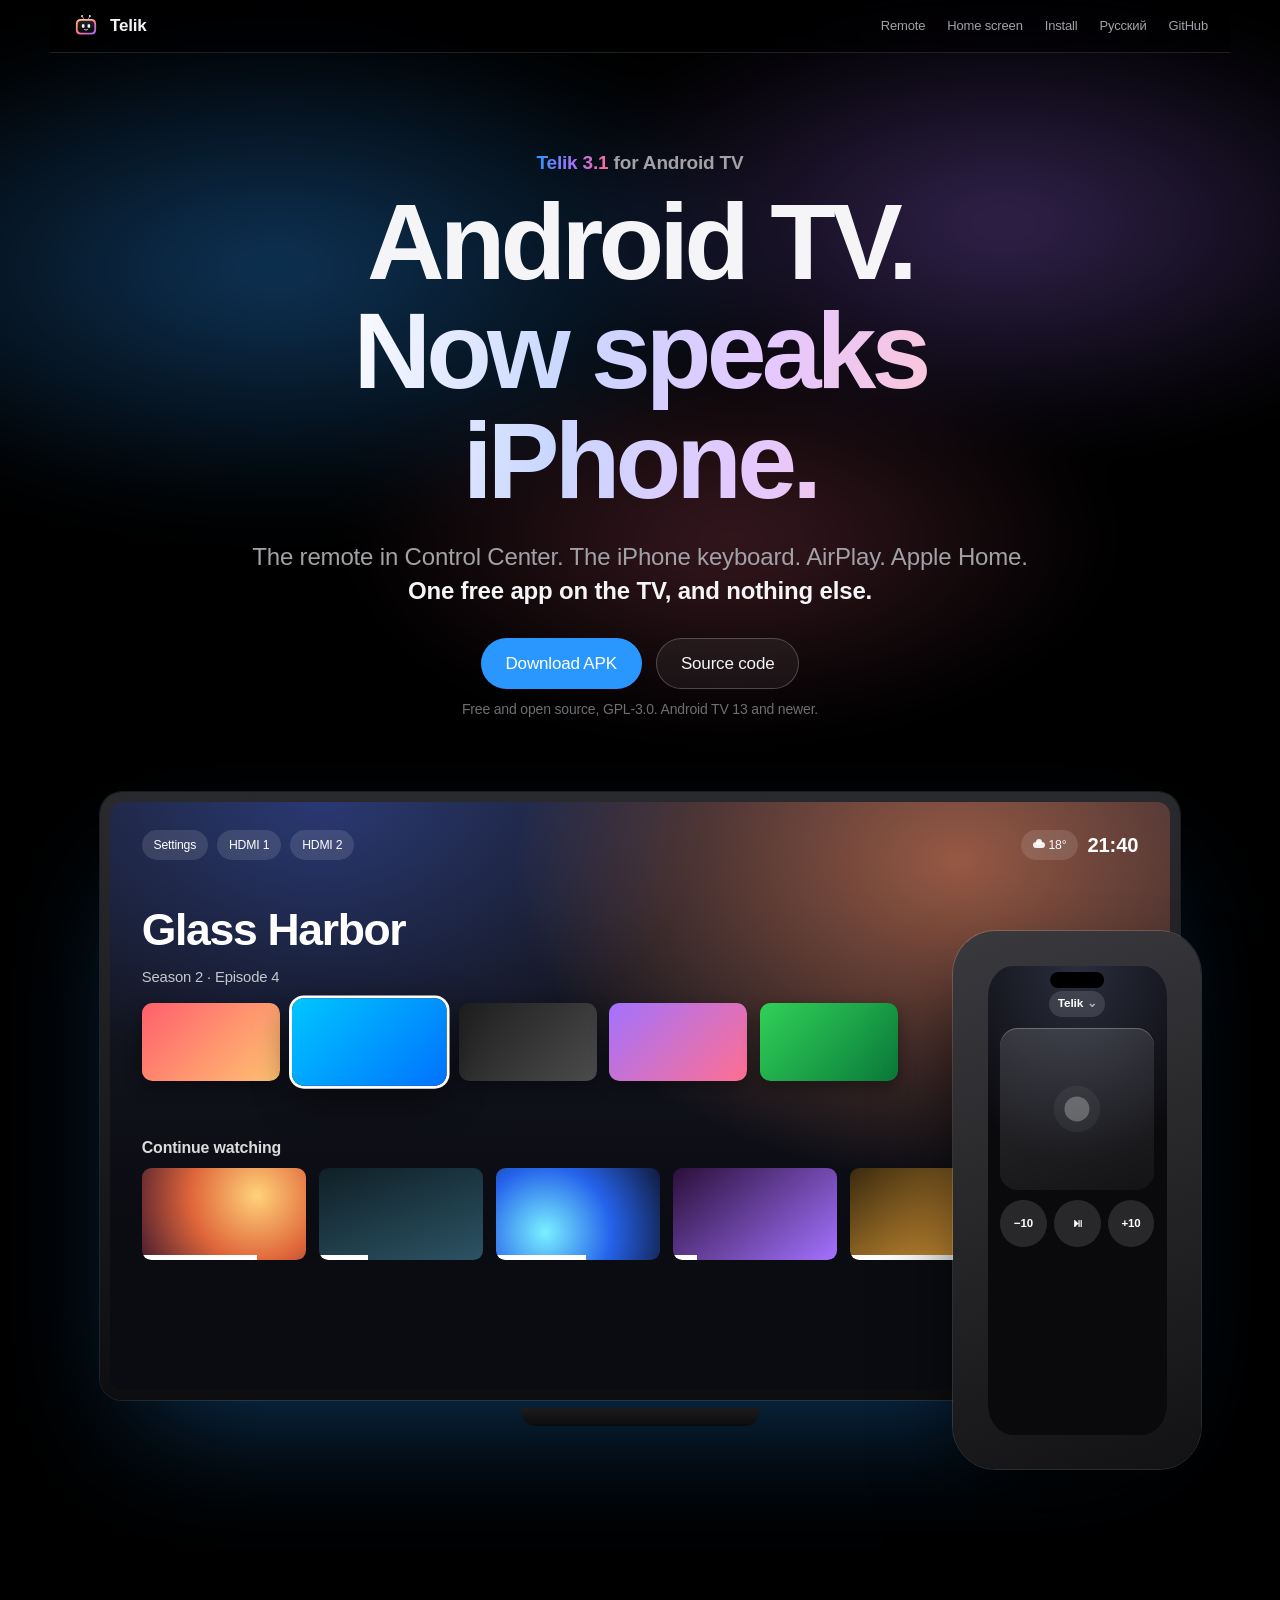
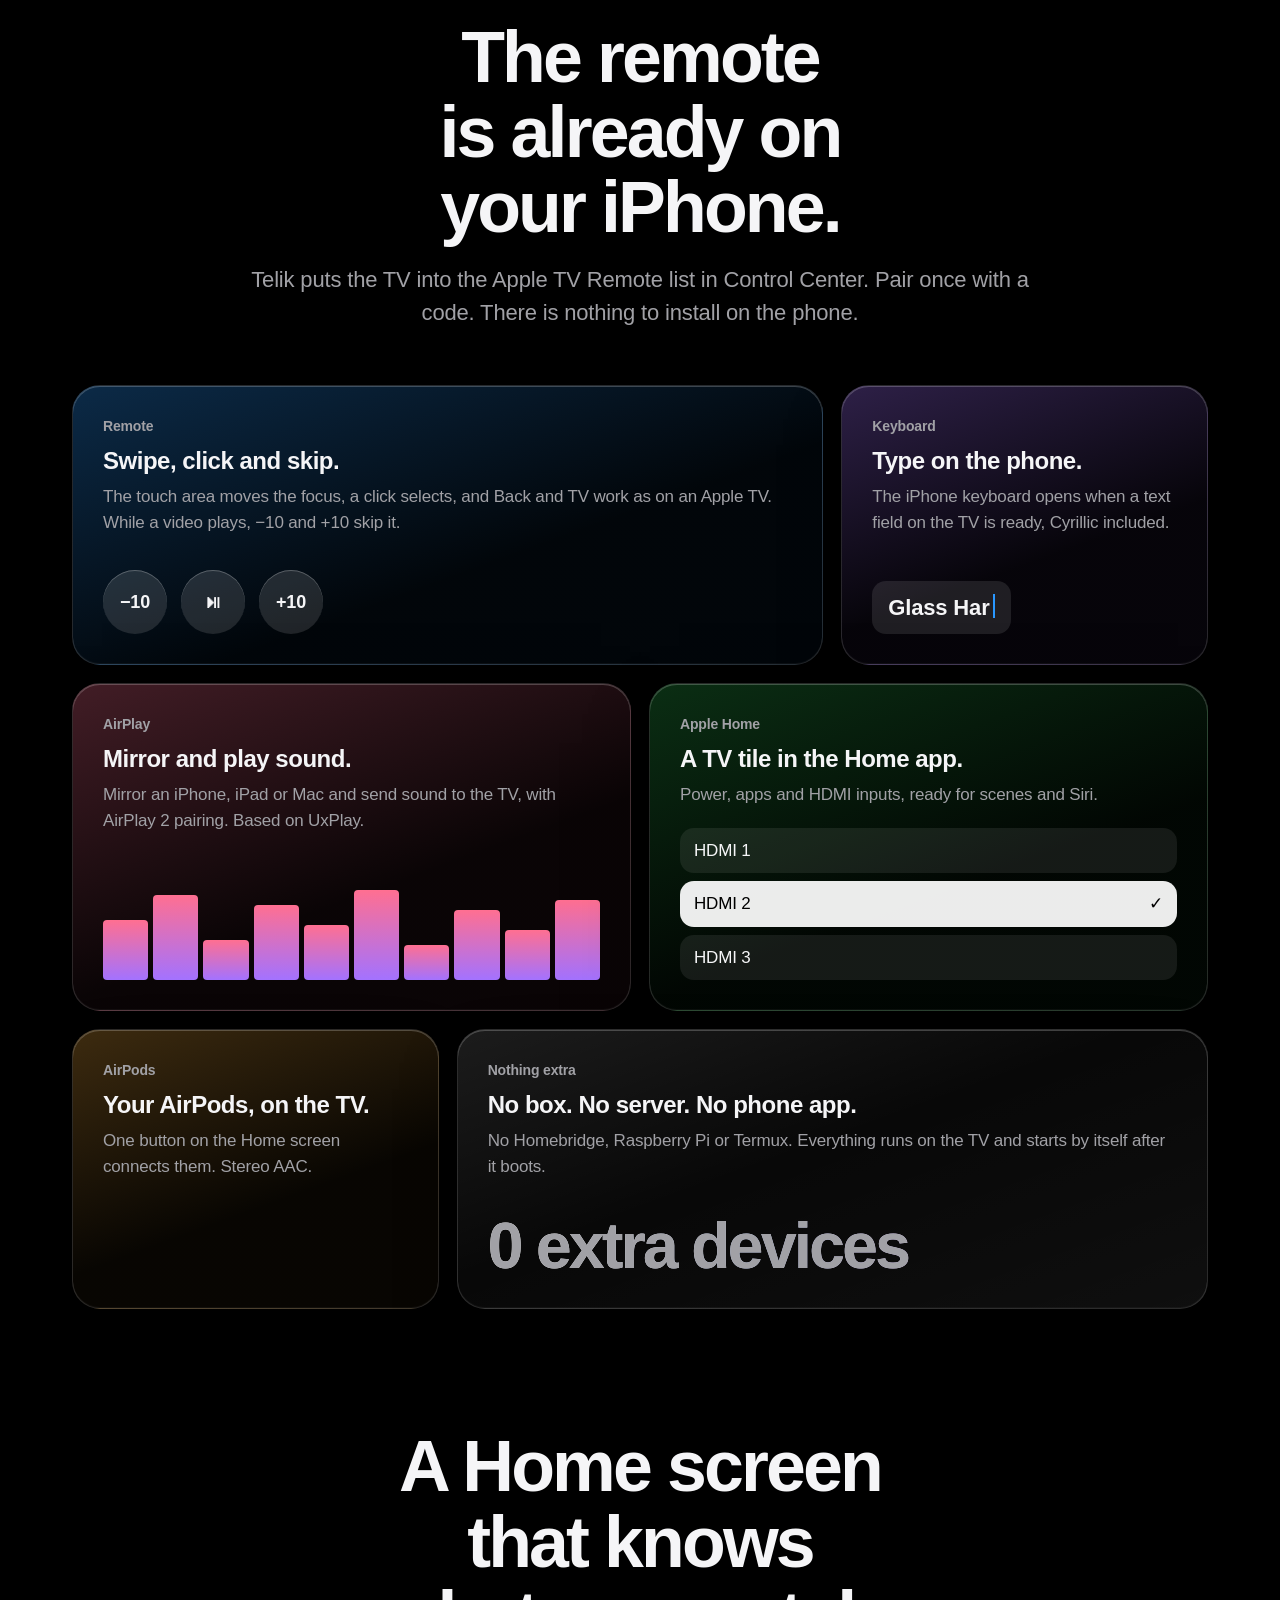
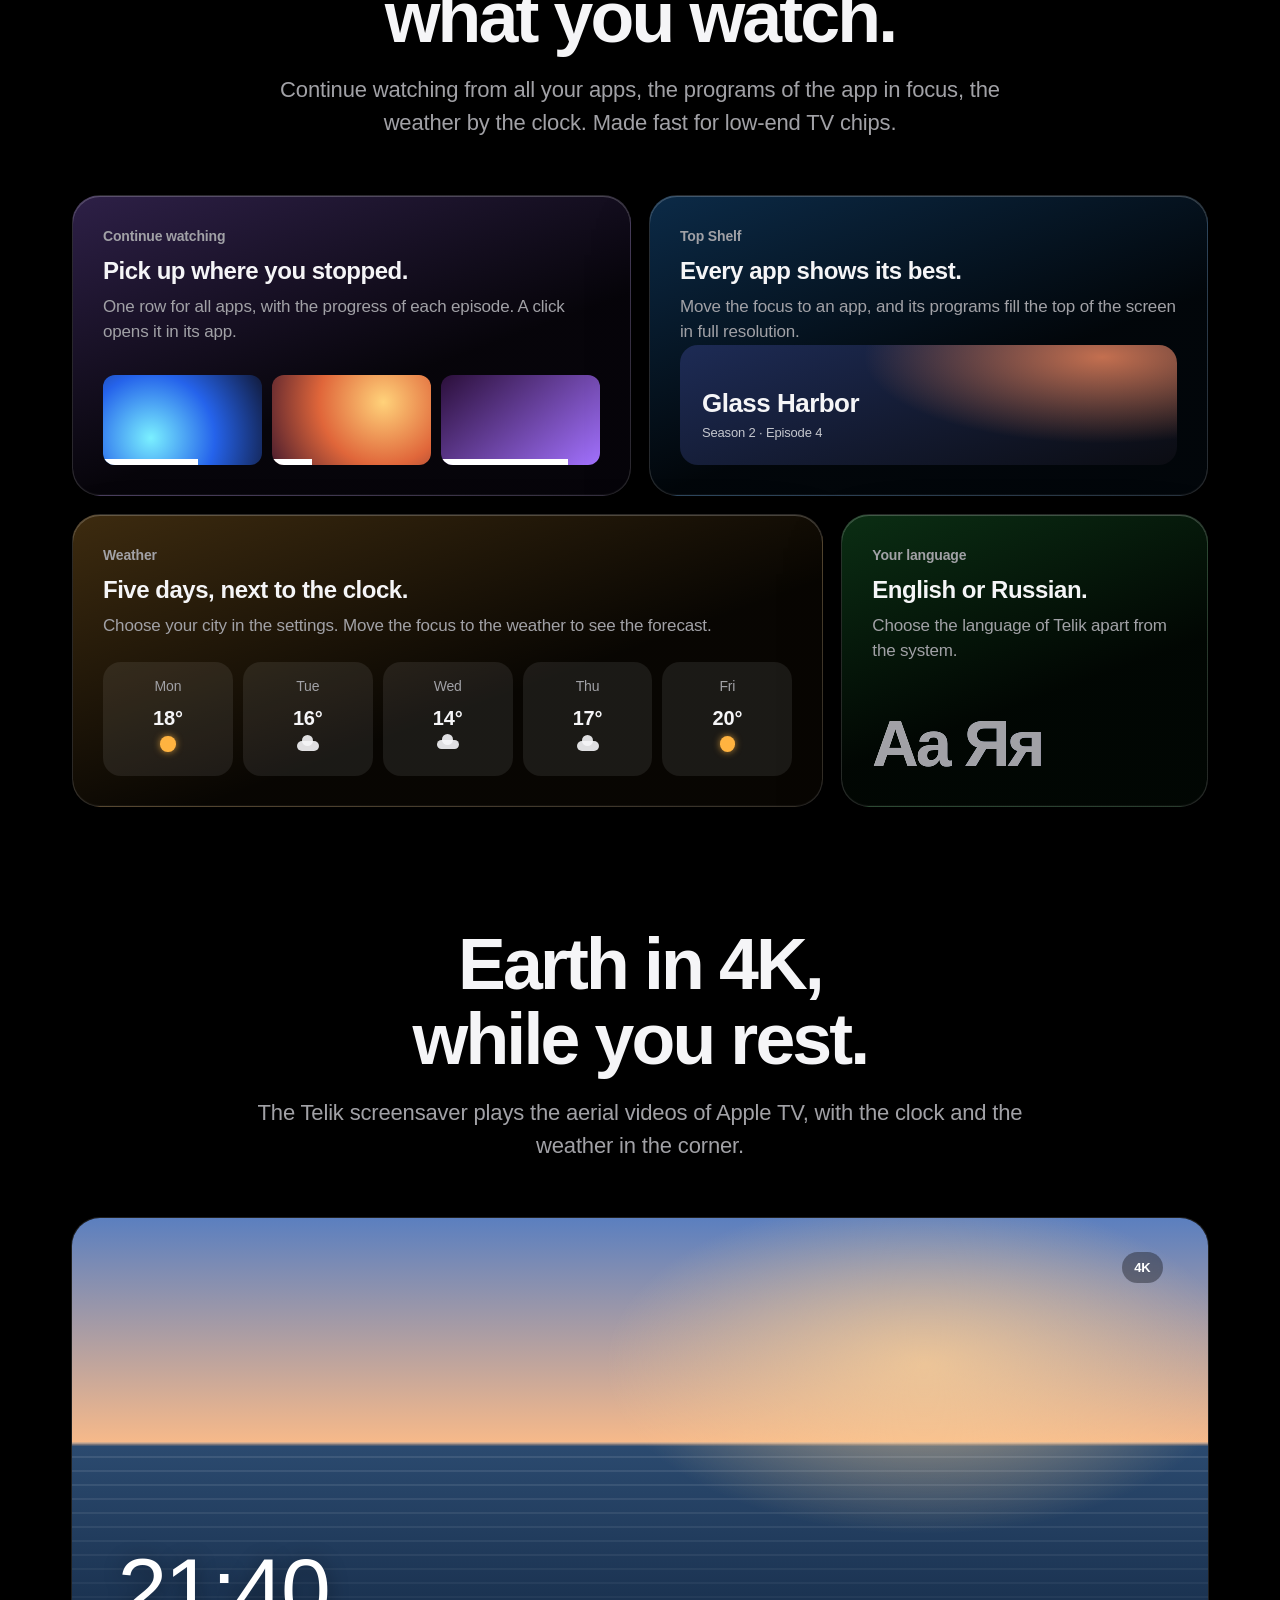
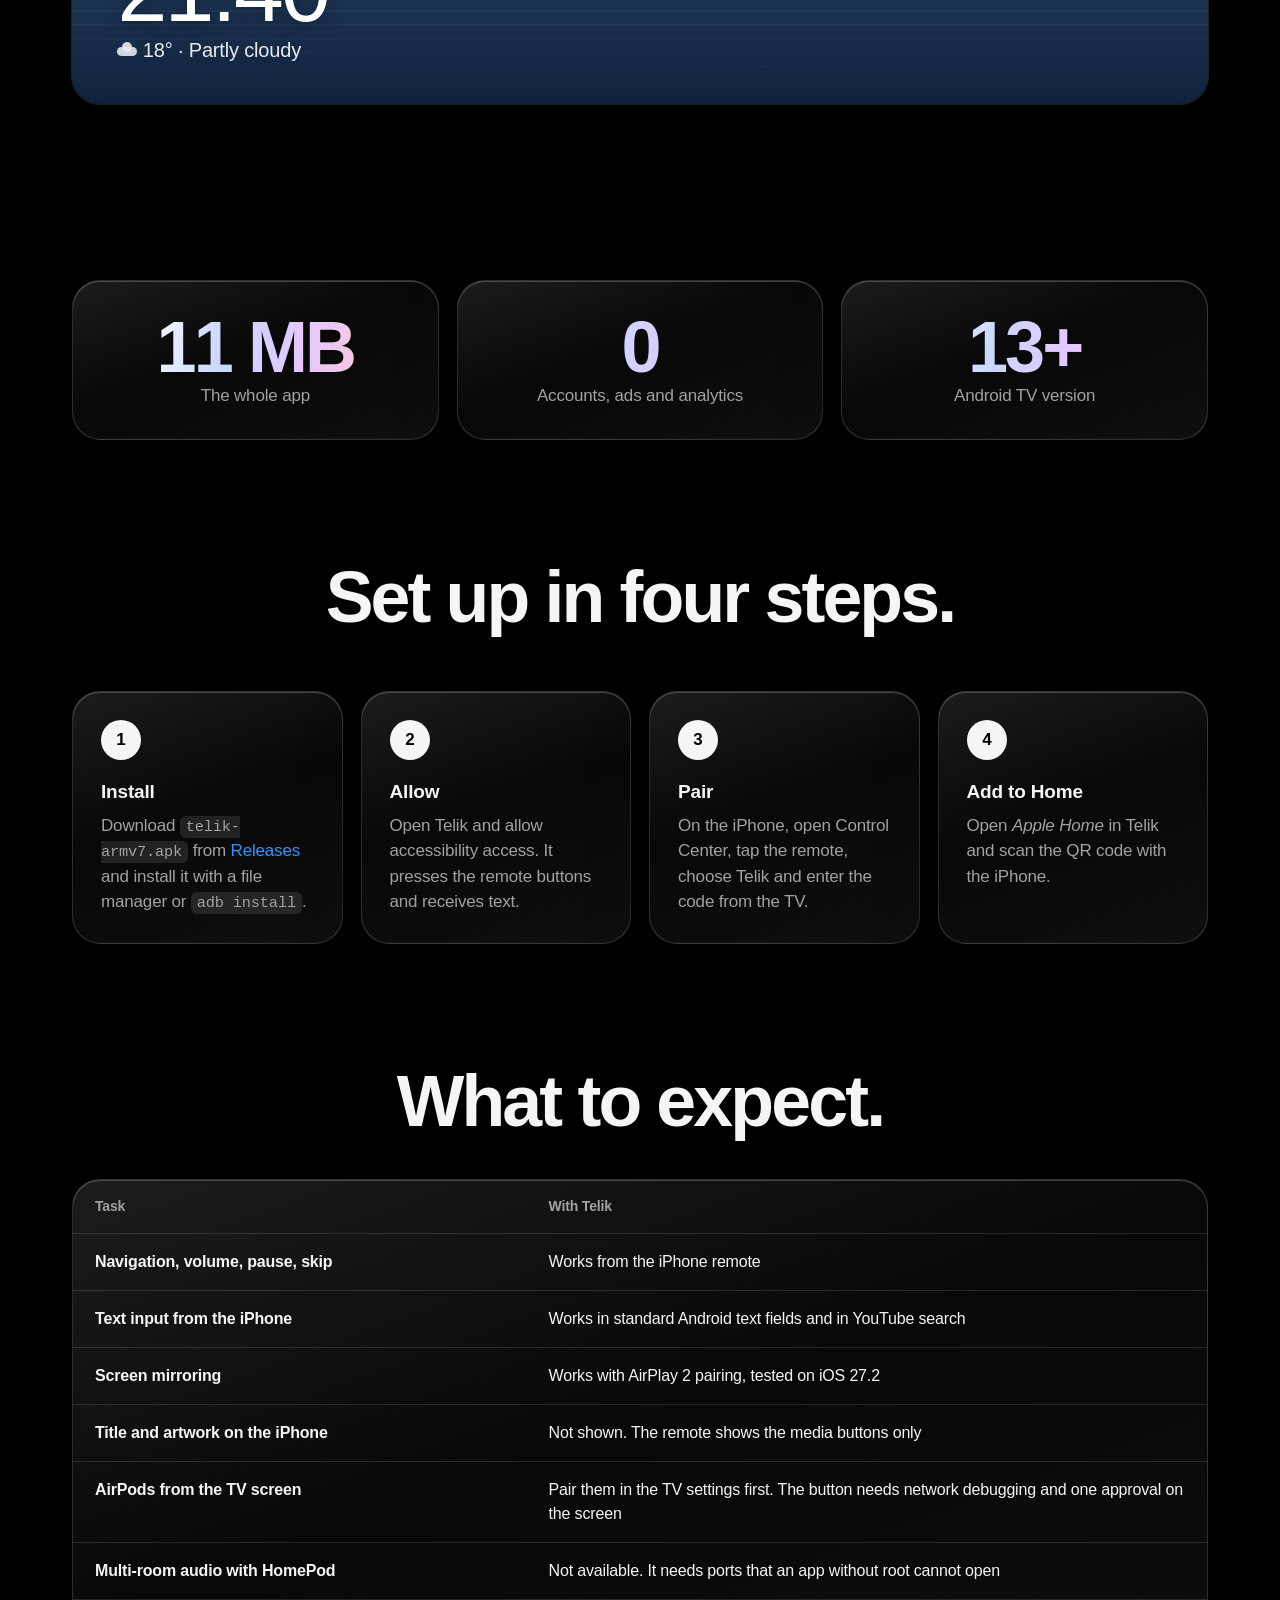
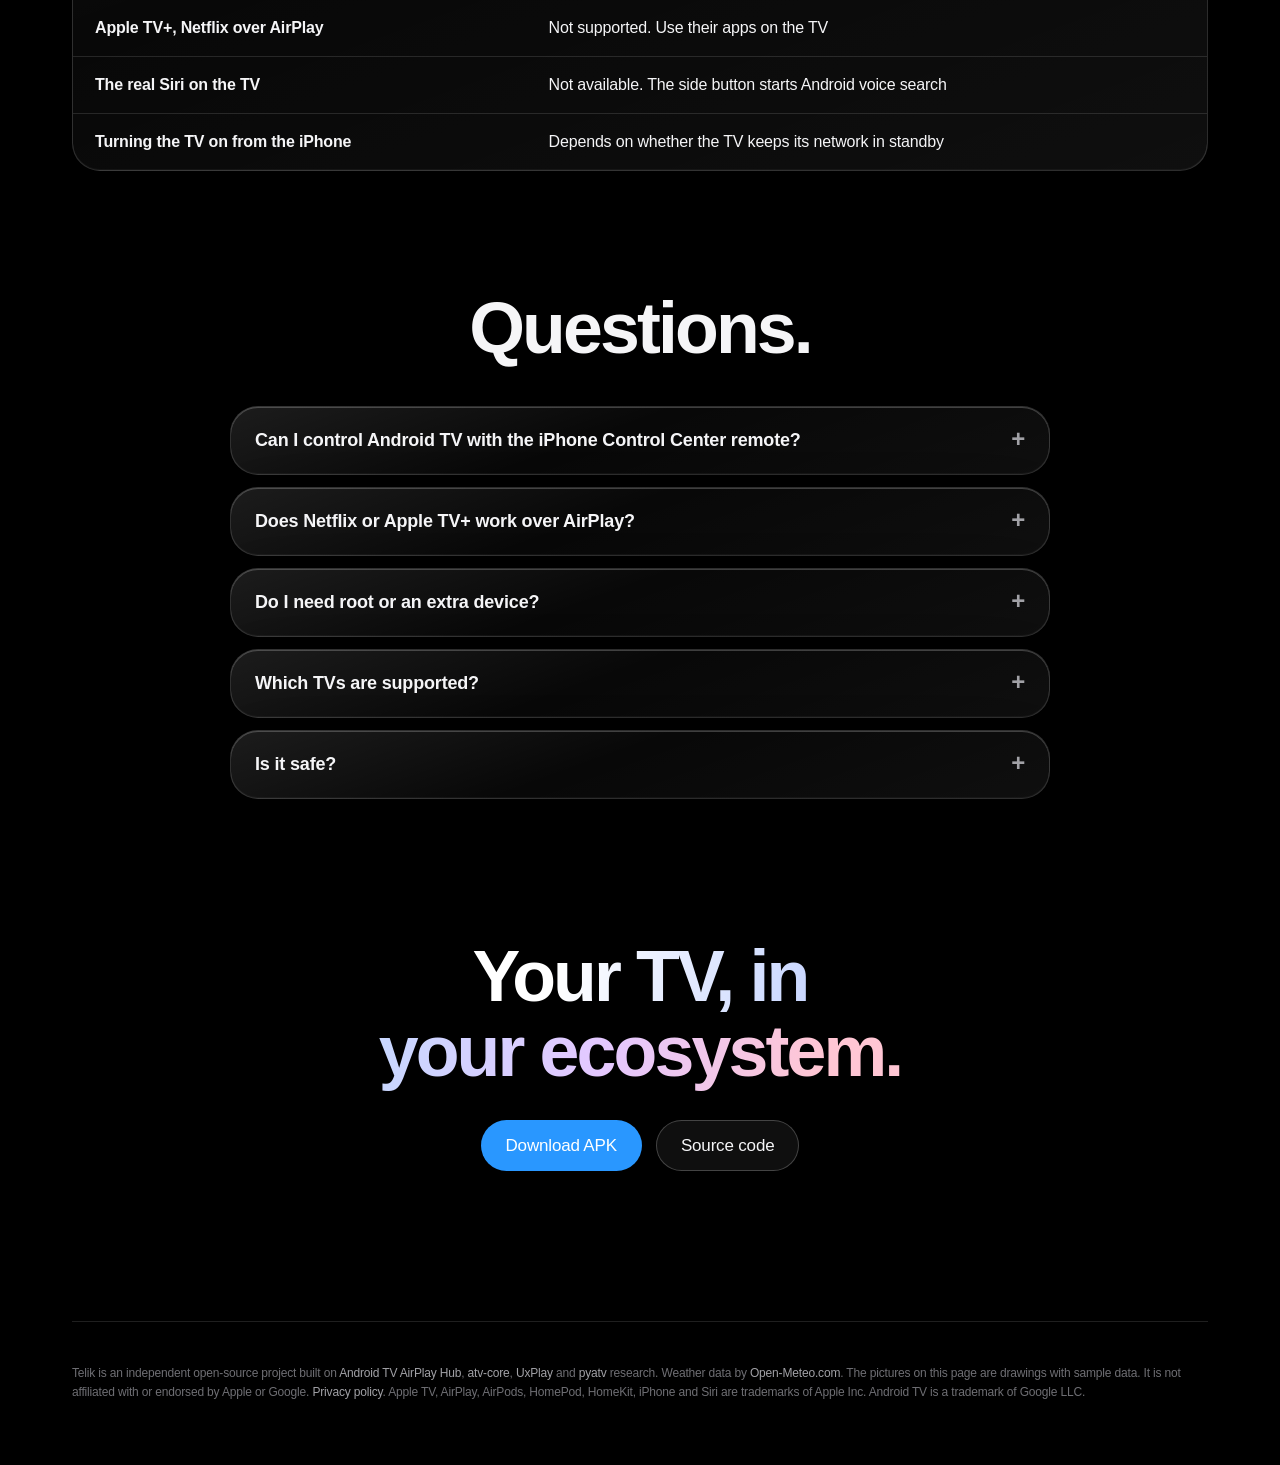
==== index.html @ 6d09947b "feat: add the telik product page" ====
<!doctype html>
<html lang="en">
<head>
<meta charset="utf-8">
<meta name="viewport" content="width=device-width, initial-scale=1">
<title>Telik: control Android TV from iPhone with the built-in Apple TV Remote</title>
<meta name="description" content="Free open-source Android TV app. Use the iPhone Control Center remote with skip, type with the iPhone keyboard, mirror over AirPlay, add the TV to Apple Home, and get a Home screen with Continue watching, weather and 4K aerial screensavers.">
<link rel="canonical" href="https://telikapp.github.io/">
<link rel="alternate" hreflang="en" href="https://telikapp.github.io/">
<link rel="alternate" hreflang="ru" href="https://telikapp.github.io/ru/">
<link rel="alternate" hreflang="x-default" href="https://telikapp.github.io/">
<link rel="icon" href="assets/mascot.svg" type="image/svg+xml">
<meta name="theme-color" content="#000000">
<meta property="og:type" content="website">
<meta property="og:title" content="Telik. Android TV, now speaks iPhone.">
<meta property="og:description" content="The iPhone remote, keyboard, AirPlay and Apple Home for Android TV. One free app on the TV.">
<meta property="og:url" content="https://telikapp.github.io/">
<meta property="og:image" content="https://telikapp.github.io/assets/og.jpg">
<meta property="og:image:width" content="1200">
<meta property="og:image:height" content="630">
<meta name="twitter:card" content="summary_large_image">
<link rel="stylesheet" href="style.css">
<script type="application/ld+json">
{
  "@context": "https://schema.org",
  "@graph": [
    {
      "@type": "SoftwareApplication",
      "name": "Telik",
      "applicationCategory": "UtilitiesApplication",
      "operatingSystem": "Android TV 13 or newer",
      "softwareVersion": "3.1.0",
      "description": "Control Android TV with the built-in iPhone Apple TV Remote and keyboard, mirror over AirPlay, add the TV to Apple Home, and use a Home screen with Continue watching, weather and 4K aerial screensavers.",
      "url": "https://telikapp.github.io/",
      "downloadUrl": "https://github.com/telikapp/telik/releases/latest",
      "license": "https://www.gnu.org/licenses/gpl-3.0.html",
      "offers": { "@type": "Offer", "price": "0", "priceCurrency": "USD" }
    },
    {
      "@type": "FAQPage",
      "mainEntity": [
        {
          "@type": "Question",
          "name": "Can I control Android TV with the iPhone Control Center remote?",
          "acceptedAnswer": { "@type": "Answer", "text": "Yes. Telik makes the TV appear in the Apple TV Remote list in iPhone Control Center. Pair once with the code on the TV screen." }
        },
        {
          "@type": "Question",
          "name": "Does Netflix or Apple TV+ work over AirPlay?",
          "acceptedAnswer": { "@type": "Answer", "text": "No. Telik does not decrypt protected video. Open those services in their own apps on the TV and control them from the iPhone remote." }
        },
        {
          "@type": "Question",
          "name": "Do I need root or an extra device?",
          "acceptedAnswer": { "@type": "Answer", "text": "No. The app runs on the TV without root, a server, Homebridge or an iPhone app." }
        }
      ]
    }
  ]
}
</script>
</head>
<body>
<div class="wrap">
  <header class="top">
    <a class="brand" href="./"><img src="assets/mascot.svg" alt="" width="28" height="28">Telik</a>
    <nav aria-label="Main">
      <a class="optional" href="#remote">Remote</a>
      <a class="optional" href="#home">Home screen</a>
      <a class="optional" href="#install">Install</a>
      <a href="ru/" hreflang="ru" lang="ru">Русский</a>
      <a href="https://github.com/telikapp/telik">GitHub</a>
    </nav>
  </header>

  <main>
    <div class="hero">
      <p class="eyebrow"><b>Telik 3.1</b> for Android TV</p>
      <h1>Android TV. <span class="grad">Now speaks iPhone.</span></h1>
      <p class="lead">The remote in Control Center. The iPhone keyboard. AirPlay. Apple Home. <strong>One free app on the TV, and nothing else.</strong></p>
      <div class="cta">
        <a class="button primary" href="https://github.com/telikapp/telik/releases/latest">Download APK</a>
        <a class="button" href="https://github.com/telikapp/telik">Source code</a>
      </div>
      <p class="note">Free and open source, GPL-3.0. Android TV 13 and newer.</p>

      <div class="scene" role="img" aria-label="A TV with the Telik Home screen and an iPhone with the Apple TV Remote in front of it">
        <div class="tv">
          <div class="screen">
            <div class="ui-bar"><span class="pill">Settings</span><span class="pill">HDMI 1</span><span class="pill">HDMI 2</span><span class="spacer"></span><span class="pill"><i class="wx cloud"></i> 18°</span><span class="clock">21:40</span></div>
            <div class="ui-title"><b>Glass Harbor</b><span>Season 2 · Episode 4</span></div>
            <div class="ui-apps"><div class="app a1"></div><div class="app a3 focus"></div><div class="app a2"></div><div class="app a4"></div><div class="app a5"></div></div>
            <div class="ui-row-label">Continue watching</div>
            <div class="ui-row"><div class="card16 c1" style="--p:70%"></div><div class="card16 c2" style="--p:30%"></div><div class="card16 c3" style="--p:55%"></div><div class="card16 c4" style="--p:15%"></div><div class="card16 c5" style="--p:85%"></div></div>
          </div>
        </div>
        <div class="phone">
          <div class="phone-screen">
            <span class="island"></span>
            <span class="device">Telik</span>
            <div class="touchpad"></div>
            <div class="keys"><span class="key">−10</span><span class="key">⏯︎</span><span class="key">+10</span></div>
          </div>
        </div>
      </div>
    </div>

    <section id="remote" class="chapter">
      <h2 class="reveal">The remote is already on your iPhone.</h2>
      <p class="sub reveal">Telik puts the TV into the Apple TV Remote list in Control Center. Pair once with a code. There is nothing to install on the phone.</p>
      <div class="bento">
        <article class="glass tile s4 t-blue reveal">
          <span class="k">Remote</span>
          <h3>Swipe, click and skip.</h3>
          <p>The touch area moves the focus, a click selects, and Back and TV work as on an Apple TV. While a video plays, −10 and +10 skip it.</p>
          <div class="skip" aria-hidden="true"><span>−10</span><span>⏯︎</span><span>+10</span></div>
        </article>
        <article class="glass tile s2 t-violet reveal">
          <span class="k">Keyboard</span>
          <h3>Type on the phone.</h3>
          <p>The iPhone keyboard opens when a text field on the TV is ready, Cyrillic included.</p>
          <div class="typing" aria-hidden="true"><span>Glass Har</span></div>
        </article>
        <article class="glass tile s3 t-pink reveal">
          <span class="k">AirPlay</span>
          <h3>Mirror and play sound.</h3>
          <p>Mirror an iPhone, iPad or Mac and send sound to the TV, with AirPlay 2 pairing. Based on UxPlay.</p>
          <div class="waves" aria-hidden="true"><i style="--h:60px;--d:0s"></i><i style="--h:85px;--d:.2s"></i><i style="--h:40px;--d:.4s"></i><i style="--h:75px;--d:.1s"></i><i style="--h:55px;--d:.3s"></i><i style="--h:90px;--d:.5s"></i><i style="--h:35px;--d:.15s"></i><i style="--h:70px;--d:.35s"></i><i style="--h:50px;--d:.25s"></i><i style="--h:80px;--d:.45s"></i></div>
        </article>
        <article class="glass tile s3 t-green reveal">
          <span class="k">Apple Home</span>
          <h3>A TV tile in the Home app.</h3>
          <p>Power, apps and HDMI inputs, ready for scenes and Siri.</p>
          <ul class="inputs" aria-hidden="true"><li>HDMI 1</li><li class="on">HDMI 2</li><li>HDMI 3</li></ul>
        </article>
        <article class="glass tile s2 t-amber reveal">
          <span class="k">AirPods</span>
          <h3>Your AirPods, on the TV.</h3>
          <p>One button on the Home screen connects them. Stereo AAC.</p>
        </article>
        <article class="glass tile s4 reveal">
          <span class="k">Nothing extra</span>
          <h3>No box. No server. No phone app.</h3>
          <p>No Homebridge, Raspberry Pi or Termux. Everything runs on the TV and starts by itself after it boots.</p>
          <p class="big grad">0 extra devices</p>
        </article>
      </div>
    </section>

    <section id="home" class="chapter">
      <h2 class="reveal">A Home screen that knows what you watch.</h2>
      <p class="sub reveal">Continue watching from all your apps, the programs of the app in focus, the weather by the clock. Made fast for low-end TV chips.</p>
      <div class="bento">
        <article class="glass tile s3 t-violet reveal">
          <span class="k">Continue watching</span>
          <h3>Pick up where you stopped.</h3>
          <p>One row for all apps, with the progress of each episode. A click opens it in its app.</p>
          <div class="ui-row" style="position:static;display:flex;gap:10px;margin-top:auto;padding-top:24px" aria-hidden="true"><div class="card16 c3" style="--p:60%;width:33%;border-radius:12px"></div><div class="card16 c1" style="--p:25%;width:33%;border-radius:12px"></div><div class="card16 c4" style="--p:80%;width:33%;border-radius:12px"></div></div>
        </article>
        <article class="glass tile s3 t-blue reveal">
          <span class="k">Top Shelf</span>
          <h3>Every app shows its best.</h3>
          <p>Move the focus to an app, and its programs fill the top of the screen in full resolution.</p>
          <div class="shelf" aria-hidden="true"><b>Glass Harbor</b><span>Season 2 · Episode 4</span></div>
        </article>
        <article class="glass tile s4 t-amber reveal">
          <span class="k">Weather</span>
          <h3>Five days, next to the clock.</h3>
          <p>Choose your city in the settings. Move the focus to the weather to see the forecast.</p>
          <div class="forecast" aria-hidden="true"><div>Mon<b>18°</b><i class="wx sun"></i></div><div>Tue<b>16°</b><i class="wx cloud"></i></div><div>Wed<b>14°</b><i class="wx rain"></i></div><div>Thu<b>17°</b><i class="wx cloud"></i></div><div>Fri<b>20°</b><i class="wx sun"></i></div></div>
        </article>
        <article class="glass tile s2 t-green reveal">
          <span class="k">Your language</span>
          <h3>English or Russian.</h3>
          <p>Choose the language of Telik apart from the system.</p>
          <p class="big grad" aria-hidden="true">Aa Яя</p>
        </article>
      </div>
    </section>

    <section id="screensaver" class="chapter">
      <h2 class="reveal">Earth in 4K, while you rest.</h2>
      <p class="sub reveal">The Telik screensaver plays the aerial videos of Apple TV, with the clock and the weather in the corner.</p>
      <div class="aerial reveal" role="img" aria-label="Screensaver with a coast at sunset, the clock and the weather">
        <span class="badge">4K</span>
        <div class="over"><b>21:40</b><span><i class="wx cloud"></i> 18° · Partly cloudy</span></div>
      </div>
    </section>

    <section class="chapter">
      <div class="stats">
        <div class="glass stat reveal"><b class="grad">11 MB</b><span>The whole app</span></div>
        <div class="glass stat reveal"><b class="grad">0</b><span>Accounts, ads and analytics</span></div>
        <div class="glass stat reveal"><b class="grad">13+</b><span>Android TV version</span></div>
      </div>
    </section>

    <section id="install" class="chapter">
      <h2 class="reveal">Set up in four steps.</h2>
      <ol class="steps">
        <li class="glass reveal"><strong>Install</strong>Download <code>telik-armv7.apk</code> from <a href="https://github.com/telikapp/telik/releases/latest">Releases</a> and install it with a file manager or <code>adb install</code>.</li>
        <li class="glass reveal"><strong>Allow</strong>Open Telik and allow accessibility access. It presses the remote buttons and receives text.</li>
        <li class="glass reveal"><strong>Pair</strong>On the iPhone, open Control Center, tap the remote, choose Telik and enter the code from the TV.</li>
        <li class="glass reveal"><strong>Add to Home</strong>Open <em>Apple Home</em> in Telik and scan the QR code with the iPhone.</li>
      </ol>
    </section>

    <section id="compare" class="chapter">
      <h2 class="reveal">What to expect.</h2>
      <div class="table-scroll glass reveal">
        <table>
          <thead><tr><th scope="col">Task</th><th scope="col">With Telik</th></tr></thead>
          <tbody>
            <tr><td>Navigation, volume, pause, skip</td><td>Works from the iPhone remote</td></tr>
            <tr><td>Text input from the iPhone</td><td>Works in standard Android text fields and in YouTube search</td></tr>
            <tr><td>Screen mirroring</td><td>Works with AirPlay 2 pairing, tested on iOS 27.2</td></tr>
            <tr><td>Title and artwork on the iPhone</td><td>Not shown. The remote shows the media buttons only</td></tr>
            <tr><td>AirPods from the TV screen</td><td>Pair them in the TV settings first. The button needs network debugging and one approval on the screen</td></tr>
            <tr><td>Multi-room audio with HomePod</td><td>Not available. It needs ports that an app without root cannot open</td></tr>
            <tr><td>Apple TV+, Netflix over AirPlay</td><td>Not supported. Use their apps on the TV</td></tr>
            <tr><td>The real Siri on the TV</td><td>Not available. The side button starts Android voice search</td></tr>
            <tr><td>Turning the TV on from the iPhone</td><td>Depends on whether the TV keeps its network in standby</td></tr>
          </tbody>
        </table>
      </div>
    </section>

    <section id="faq" class="chapter">
      <h2 class="reveal">Questions.</h2>
      <div class="faq">
        <details class="glass"><summary>Can I control Android TV with the iPhone Control Center remote?</summary><p>Yes. Telik makes the TV appear in the Apple TV Remote list. Pair once with the code on the TV screen.</p></details>
        <details class="glass"><summary>Does Netflix or Apple TV+ work over AirPlay?</summary><p>No. Telik does not decrypt protected video. Open those services in their own apps on the TV and control them from the iPhone remote.</p></details>
        <details class="glass"><summary>Do I need root or an extra device?</summary><p>No. The app runs on the TV without root, a server, Homebridge or an iPhone app.</p></details>
        <details class="glass"><summary>Which TVs are supported?</summary><p>Tested on a 32-bit 4K TV with Android 14 and an iPhone on iOS 27. Other Android TV 13+ models should work, and reports are welcome in the issue tracker.</p></details>
        <details class="glass"><summary>Is it safe?</summary><p>The source is public. Accessibility access lets the app operate the TV, so install only builds you trust. Telik has no analytics and needs no account. See the <a href="privacy.html">privacy policy</a>.</p></details>
      </div>
    </section>

    <section class="closing">
      <h2 class="reveal"><span class="grad">Your TV, in your ecosystem.</span></h2>
      <div class="cta reveal">
        <a class="button primary" href="https://github.com/telikapp/telik/releases/latest">Download APK</a>
        <a class="button" href="https://github.com/telikapp/telik">Source code</a>
      </div>
    </section>
  </main>

  <footer>
    <p>Telik is an independent open-source project built on <a href="https://github.com/henry753951/android-tv-airplay-hub">Android TV AirPlay Hub</a>, <a href="https://github.com/corvofeng/atv-core">atv-core</a>, <a href="https://github.com/FDH2/UxPlay">UxPlay</a> and <a href="https://github.com/postlund/pyatv">pyatv</a> research. Weather data by <a href="https://open-meteo.com/">Open-Meteo.com</a>. The pictures on this page are drawings with sample data. It is not affiliated with or endorsed by Apple or Google. <a href="privacy.html">Privacy policy</a>. Apple TV, AirPlay, AirPods, HomePod, HomeKit, iPhone and Siri are trademarks of Apple Inc. Android TV is a trademark of Google LLC.</p>
  </footer>
</div>
</body>
</html>
---- style.css ----
/* Telik site. Concept: an Apple-style product page in liquid glass (spec 009). */
:root {
  color-scheme: dark;
  --bg: #000;
  --ink: #f5f5f7;
  --muted: #a1a1a6;
  --dim: #6e6e73;
  --line: rgb(255 255 255 / 12%);
  --glass: rgb(255 255 255 / 6%);
  --glass-2: rgb(255 255 255 / 10%);
  --blue: #2997ff;
  --violet: #a372ff;
  --pink: #ff6f91;
  --amber: #ffb340;
  --green: #30d158;
  --radius: 28px;
  --font: -apple-system, BlinkMacSystemFont, "SF Pro Display", "SF Pro Text", "Inter", "Segoe UI", Roboto, sans-serif;
}

* { box-sizing: border-box; }
html { scroll-behavior: smooth; }
body {
  margin: 0;
  background: var(--bg);
  color: var(--ink);
  font: 400 17px/1.5 var(--font);
  letter-spacing: -0.01em;
  -webkit-font-smoothing: antialiased;
}
html, body { overflow-x: clip; }
a { color: var(--blue); text-decoration: none; }
a:hover { text-decoration: underline; }
img { max-width: 100%; height: auto; }
code { font: 0.9em ui-monospace, "SF Mono", Menlo, monospace; background: var(--glass-2); padding: 2px 6px; border-radius: 6px; }

.wrap { width: min(1180px, 100%); margin: 0 auto; padding: 0 22px; }

/* Glass: a blurred panel with an inner highlight and a light edge. */
.glass {
  position: relative;
  background: linear-gradient(160deg, rgb(255 255 255 / 11%), rgb(255 255 255 / 3%) 45%, rgb(255 255 255 / 6%));
  backdrop-filter: blur(24px) saturate(170%);
  -webkit-backdrop-filter: blur(24px) saturate(170%);
  border: 1px solid rgb(255 255 255 / 14%);
  box-shadow: inset 0 1px 0 rgb(255 255 255 / 22%), inset 0 -1px 0 rgb(255 255 255 / 4%), 0 30px 80px -30px rgb(0 0 0 / 80%);
  border-radius: var(--radius);
}

/* Navigation */
header.top {
  position: sticky;
  top: 0;
  z-index: 20;
  display: flex;
  align-items: center;
  justify-content: space-between;
  gap: 16px;
  padding: 12px 0;
  margin: 0 -22px;
  padding-inline: 22px;
  background: rgb(0 0 0 / 55%);
  backdrop-filter: blur(20px) saturate(180%);
  -webkit-backdrop-filter: blur(20px) saturate(180%);
  border-bottom: 1px solid var(--line);
}
.brand { display: flex; align-items: center; gap: 10px; font-weight: 600; color: var(--ink); }
.brand:hover { text-decoration: none; }
.brand img { width: 28px; height: 28px; }
header.top nav { display: flex; gap: 22px; font-size: 13px; }
header.top nav a { color: var(--muted); }
header.top nav a:hover { color: var(--ink); text-decoration: none; }

/* Buttons */
.cta { display: flex; flex-wrap: wrap; gap: 14px; justify-content: center; margin: 30px 0 10px; }
.button {
  display: inline-flex; align-items: center; gap: 8px;
  padding: 12px 24px; border-radius: 999px;
  font-size: 17px; font-weight: 500; color: var(--ink);
  border: 1px solid rgb(255 255 255 / 22%);
  background: rgb(255 255 255 / 6%);
}
.button:hover { text-decoration: none; background: rgb(255 255 255 / 12%); }
.button.primary { background: var(--blue); border-color: transparent; color: #fff; }
.button.primary:hover { background: #4aa8ff; }

/* Hero */
.hero { position: relative; text-align: center; padding: 96px 0 40px; }
.hero::before {
  content: "";
  position: absolute; inset: -10% -30% auto; height: 900px; z-index: -1;
  background:
    radial-gradient(40% 40% at 30% 40%, rgb(41 151 255 / 34%), transparent 70%),
    radial-gradient(35% 35% at 70% 35%, rgb(163 114 255 / 30%), transparent 70%),
    radial-gradient(30% 30% at 55% 70%, rgb(255 111 145 / 22%), transparent 70%);
  filter: blur(30px);
  animation: drift 18s ease-in-out infinite alternate;
}
@keyframes drift { to { transform: translate3d(3%, 2%, 0) scale(1.06); } }
.eyebrow { font-size: 19px; font-weight: 600; color: var(--muted); margin: 0 0 10px; }
.eyebrow b { background: linear-gradient(90deg, var(--blue), var(--violet), var(--pink)); -webkit-background-clip: text; background-clip: text; color: transparent; }
h1 {
  font-size: clamp(44px, 8.4vw, 112px);
  line-height: 1.02;
  letter-spacing: -0.045em;
  font-weight: 700;
  margin: 0 auto;
  max-width: 13ch;
}
.grad {
  background: linear-gradient(100deg, #fff 10%, #c9d7ff 40%, #e4c8ff 65%, #ffc6d4 90%);
  -webkit-background-clip: text; background-clip: text; color: transparent;
}
.lead { font-size: clamp(19px, 2.2vw, 24px); line-height: 1.4; color: var(--muted); max-width: 34em; margin: 24px auto 0; font-weight: 500; }
.lead strong { color: var(--ink); font-weight: 600; }
.note { font-size: 14px; color: var(--dim); margin: 6px 0 0; }

/* Scene: the TV and the iPhone */
.scene { position: relative; margin: 72px auto 0; width: min(1080px, 100%); padding-bottom: 60px; }
.tv {
  position: relative;
  aspect-ratio: 16 / 9;
  border-radius: 22px;
  padding: 10px;
  background: linear-gradient(180deg, #2a2a2e, #0e0e10);
  box-shadow: 0 0 0 1px rgb(255 255 255 / 10%), 0 60px 120px -40px rgb(41 151 255 / 35%), 0 40px 80px -20px rgb(0 0 0 / 90%);
}
.tv::after { content: ""; position: absolute; left: 50%; bottom: -26px; width: 22%; height: 18px; transform: translateX(-50%); border-radius: 0 0 14px 14px; background: linear-gradient(#1c1c1f, #0b0b0c); }
.screen {
  position: relative; width: 100%; height: 100%; border-radius: 13px; overflow: hidden;
  container-type: inline-size;
  background:
    radial-gradient(70% 90% at 80% 10%, rgb(255 140 90 / 55%), transparent 60%),
    radial-gradient(60% 80% at 20% 0%, rgb(60 90 200 / 45%), transparent 60%),
    linear-gradient(180deg, #1a1d2b, #0b0c12 70%);
  color: #fff; text-align: left;
}
/* The TV UI scales with the screen width (cqw). */
.ui-bar { position: absolute; left: 3cqw; right: 3cqw; top: 2.6cqw; display: flex; gap: 0.9cqw; align-items: center; }
.pill { font-size: 1.15cqw; padding: 0.55cqw 1.1cqw; border-radius: 99px; background: rgb(255 255 255 / 12%); backdrop-filter: blur(6px); white-space: nowrap; }
.ui-bar .spacer { flex: 1; }
.ui-bar .clock { font-size: 1.9cqw; font-weight: 600; }
.ui-title { position: absolute; left: 3cqw; top: 9cqw; }
.ui-title b { display: block; font-size: 4.2cqw; letter-spacing: -0.03em; }
.ui-title span { font-size: 1.4cqw; opacity: 0.75; }
.ui-apps { position: absolute; left: 3cqw; top: 19cqw; display: flex; gap: 1.2cqw; }
.app { width: 13cqw; aspect-ratio: 16 / 9; border-radius: 1cqw; box-shadow: 0 0.6cqw 1.6cqw rgb(0 0 0 / 40%); }
.app.focus { transform: scale(1.12); transform-origin: left center; margin-right: 1.5cqw; box-shadow: 0 0 0 0.25cqw #fff, 0 1cqw 3cqw rgb(0 0 0 / 60%); }
.a1 { background: linear-gradient(135deg, #ff5f6d, #ffc371); }
.a2 { background: linear-gradient(135deg, #1e1e1e, #4b4b4b); }
.a3 { background: linear-gradient(135deg, #00c6ff, #0072ff); }
.a4 { background: linear-gradient(135deg, #a372ff, #ff6f91); }
.a5 { background: linear-gradient(135deg, #30d158, #0a7a3a); }
.ui-row-label { position: absolute; left: 3cqw; top: 31.5cqw; font-size: 1.5cqw; font-weight: 600; opacity: 0.85; }
.ui-row { position: absolute; left: 3cqw; top: 34.5cqw; display: flex; gap: 1.2cqw; }
.card16 { position: relative; width: 15.5cqw; aspect-ratio: 16 / 9; border-radius: 0.9cqw; overflow: hidden; }
.card16::after { content: ""; position: absolute; left: 0; bottom: 0; height: 0.45cqw; width: var(--p, 40%); background: #fff; }
.c1 { background: radial-gradient(circle at 70% 30%, #ffd27a, #e0663a 50%, #4a1d2e); }
.c2 { background: linear-gradient(160deg, #0f2027, #2c5364); }
.c3 { background: radial-gradient(circle at 30% 70%, #7af0ff, #2563eb 50%, #111a3a); }
.c4 { background: linear-gradient(140deg, #2b0f3a, #a372ff); }
.c5 { background: linear-gradient(140deg, #3a2a0f, #ffb340); }

/* The iPhone */
.phone {
  position: absolute; right: -2%; bottom: -10px;
  width: clamp(150px, 23%, 250px); aspect-ratio: 9 / 19.5;
  border-radius: 17% / 8%;
  padding: 3.2%;
  background: linear-gradient(160deg, #3a3a3e, #121214);
  box-shadow: 0 0 0 1px rgb(255 255 255 / 16%), 0 50px 90px -20px rgb(0 0 0 / 95%);
  container-type: inline-size;
}
.phone-screen {
  position: relative; height: 100%; border-radius: 14% / 6.5%; overflow: hidden;
  background: radial-gradient(120% 60% at 50% 0%, #2a2d3d, #0a0a0d 70%);
  display: flex; flex-direction: column; align-items: center; padding: 14cqw 7cqw 8cqw; gap: 6cqw;
  color: #fff;
}
.island { position: absolute; top: 3.5cqw; left: 50%; transform: translateX(-50%); width: 30cqw; height: 9cqw; border-radius: 99px; background: #000; }
.device { font-size: 6.6cqw; font-weight: 600; display: flex; align-items: center; gap: 2cqw; padding: 2.4cqw 5cqw; border-radius: 99px; background: rgb(255 255 255 / 12%); }
.device::after { content: "⌄"; opacity: 0.6; }
.touchpad {
  width: 100%; aspect-ratio: 1 / 1.05; border-radius: 10cqw;
  background: linear-gradient(160deg, rgb(255 255 255 / 14%), rgb(255 255 255 / 4%));
  box-shadow: inset 0 1px 0 rgb(255 255 255 / 25%);
  position: relative;
}
.touchpad::after { content: ""; position: absolute; left: 50%; top: 50%; width: 14cqw; height: 14cqw; transform: translate(-50%, -50%); border-radius: 50%; background: rgb(255 255 255 / 30%); box-shadow: 0 0 0 6cqw rgb(255 255 255 / 5%); animation: tap 3.2s ease-out infinite; }
@keyframes tap { 0%, 60% { opacity: 0; transform: translate(-50%, -50%) scale(0.6); } 70% { opacity: 1; } 100% { opacity: 0; transform: translate(-50%, -50%) scale(1.3); } }
.keys { display: grid; grid-template-columns: repeat(3, 1fr); gap: 4cqw; width: 100%; }
.key { aspect-ratio: 1; border-radius: 50%; background: rgb(255 255 255 / 12%); display: grid; place-items: center; font-size: 6.4cqw; font-weight: 600; }

/* Sections */
section { padding: 120px 0 0; }
.chapter { text-align: center; }
h2 {
  font-size: clamp(36px, 5.6vw, 72px);
  line-height: 1.05; letter-spacing: -0.04em; font-weight: 700;
  margin: 0 auto 18px; max-width: 16ch;
}
h3 { font-size: 24px; letter-spacing: -0.02em; line-height: 1.2; margin: 0 0 8px; }
.sub { font-size: clamp(18px, 2vw, 22px); color: var(--muted); max-width: 36em; margin: 0 auto; font-weight: 500; }

/* Bento */
.bento { display: grid; grid-template-columns: repeat(6, 1fr); gap: 18px; margin-top: 56px; text-align: left; }
.tile { padding: 30px; overflow: hidden; min-height: 280px; display: flex; flex-direction: column; }
.tile p { color: var(--muted); margin: 0; }
.tile .k { font-size: 14px; font-weight: 600; text-transform: none; color: var(--muted); margin-bottom: 10px; display: block; }
.tile .big { font-size: clamp(40px, 5vw, 64px); font-weight: 700; letter-spacing: -0.04em; line-height: 1; margin: auto 0 0; }
.s2 { grid-column: span 2; } .s3 { grid-column: span 3; } .s4 { grid-column: span 4; } .s6 { grid-column: span 6; }
.t-blue { background: linear-gradient(160deg, rgb(41 151 255 / 28%), rgb(41 151 255 / 4%) 60%); }
.t-violet { background: linear-gradient(160deg, rgb(163 114 255 / 28%), rgb(163 114 255 / 4%) 60%); }
.t-pink { background: linear-gradient(160deg, rgb(255 111 145 / 26%), rgb(255 111 145 / 4%) 60%); }
.t-amber { background: linear-gradient(160deg, rgb(255 179 64 / 24%), rgb(255 179 64 / 3%) 60%); }
.t-green { background: linear-gradient(160deg, rgb(48 209 88 / 22%), rgb(48 209 88 / 3%) 60%); }

/* Mini visuals inside tiles */
.skip { display: flex; gap: 14px; margin-top: auto; padding-top: 24px; }
.skip span { width: 64px; height: 64px; border-radius: 50%; display: grid; place-items: center; font-weight: 700; font-size: 18px; background: rgb(255 255 255 / 12%); box-shadow: inset 0 1px 0 rgb(255 255 255 / 25%); }
.typing { margin-top: auto; padding-top: 24px; font-size: 22px; font-weight: 600; }
.typing span { display: inline-block; padding: 10px 16px; border-radius: 14px; background: rgb(255 255 255 / 10%); }
.typing span::after { content: ""; display: inline-block; width: 2px; height: 1.1em; margin-left: 3px; vertical-align: -3px; background: var(--blue); animation: blink 1s steps(1) infinite; }
@keyframes blink { 50% { opacity: 0; } }
.inputs { list-style: none; padding: 0; margin: auto 0 0; padding-top: 20px; display: grid; gap: 8px; }
.inputs li { display: flex; justify-content: space-between; padding: 10px 14px; border-radius: 14px; background: rgb(255 255 255 / 8%); font-weight: 500; }
.inputs li.on { background: rgb(255 255 255 / 92%); color: #000; }
.inputs li.on::after { content: "✓"; }
.waves { margin-top: auto; height: 90px; display: flex; align-items: flex-end; gap: 5px; padding-top: 20px; }
.waves i { flex: 1; border-radius: 4px; background: linear-gradient(var(--pink), var(--violet)); height: var(--h); animation: eq 1.4s ease-in-out infinite alternate; animation-delay: var(--d); }
@keyframes eq { to { height: calc(var(--h) * 0.35); } }

/* Home screen chapter */
.stage { margin-top: 56px; }
.stage .tv { max-width: 1080px; margin: 0 auto; }

/* Weather */
.forecast { display: grid; grid-template-columns: repeat(5, 1fr); gap: 10px; margin-top: auto; padding-top: 24px; text-align: center; }
.forecast div { padding: 14px 6px; border-radius: 18px; background: rgb(255 255 255 / 8%); font-size: 14px; color: var(--muted); }
.forecast b { display: block; color: var(--ink); font-size: 20px; margin: 6px 0 2px; }
.forecast .ic { font-size: 22px; }

/* Screensaver */
.aerial {
  position: relative; aspect-ratio: 21 / 9; border-radius: var(--radius); overflow: hidden; margin-top: 56px; text-align: left;
  background:
    radial-gradient(40% 50% at 75% 30%, rgb(255 210 150 / 70%), transparent 70%),
    linear-gradient(180deg, #5b7fbf 0%, #f6b98a 46%, #2b4a6f 47%, #10233d 100%);
  box-shadow: 0 0 0 1px var(--line);
}
.aerial::before {
  content: ""; position: absolute; inset: 46% -10% 0;
  background: repeating-linear-gradient(180deg, rgb(255 255 255 / 10%) 0 2px, transparent 2px 14px);
  mask-image: linear-gradient(180deg, #000, transparent);
  animation: swell 9s ease-in-out infinite alternate;
}
@keyframes swell { to { transform: translateY(10px) scaleY(1.08); } }
.aerial .over { position: absolute; left: 4%; bottom: 8%; color: #fff; text-shadow: 0 2px 20px rgb(0 0 0 / 40%); }
.aerial .over b { display: block; font-size: clamp(40px, 7vw, 96px); font-weight: 300; letter-spacing: -0.03em; line-height: 1; }
.aerial .over span { font-size: clamp(14px, 1.6vw, 20px); opacity: 0.9; }
.badge { position: absolute; right: 4%; top: 7%; font-size: 13px; font-weight: 700; padding: 6px 12px; border-radius: 99px; background: rgb(0 0 0 / 35%); backdrop-filter: blur(10px); color: #fff; }

/* Stats */
.stats { display: grid; grid-template-columns: repeat(3, 1fr); gap: 18px; margin-top: 56px; }
.stat { padding: 30px; text-align: center; }
.stat b { display: block; font-size: clamp(44px, 6vw, 72px); letter-spacing: -0.04em; line-height: 1; }
.stat span { color: var(--muted); }

/* Install */
.steps { list-style: none; counter-reset: s; padding: 0; margin: 56px 0 0; display: grid; grid-template-columns: repeat(4, 1fr); gap: 18px; text-align: left; }
.steps li { counter-increment: s; padding: 28px; color: var(--muted); }
.steps li::before { content: counter(s); display: grid; place-items: center; width: 40px; height: 40px; border-radius: 50%; background: var(--ink); color: #000; font-weight: 700; margin-bottom: 18px; }
.steps li strong { color: var(--ink); display: block; margin-bottom: 6px; font-size: 19px; }

/* Fine print table */
.table-scroll { overflow-x: auto; margin-top: 40px; border-radius: var(--radius); }
table { width: 100%; border-collapse: collapse; text-align: left; font-size: 16px; }
th, td { padding: 16px 22px; border-bottom: 1px solid var(--line); vertical-align: top; }
th { color: var(--muted); font-weight: 600; font-size: 14px; }
td:first-child { font-weight: 600; width: 40%; }
tr:last-child td { border-bottom: 0; }

/* FAQ */
.faq { max-width: 820px; margin: 40px auto 0; text-align: left; display: grid; gap: 12px; }
details { padding: 0 24px; border-radius: 20px; }
summary { cursor: pointer; padding: 20px 0; font-weight: 600; font-size: 18px; list-style: none; display: flex; justify-content: space-between; gap: 16px; }
summary::-webkit-details-marker { display: none; }
summary::after { content: "+"; color: var(--muted); font-size: 24px; line-height: 1; transition: transform 0.3s; }
details[open] summary::after { transform: rotate(45deg); }
details p { color: var(--muted); margin: 0 0 20px; }

/* Closing call */
.closing { text-align: center; padding: 140px 0 40px; }

footer { margin-top: 100px; padding: 30px 0 50px; border-top: 1px solid var(--line); font-size: 12px; color: var(--dim); line-height: 1.6; }
footer a { color: var(--muted); }

/* The privacy pages: plain document layout. */
main.doc { max-width: 760px; margin: 0 auto; padding: 60px 0 0; }
main.doc h1 { font-size: clamp(36px, 6vw, 56px); max-width: none; margin-bottom: 12px; }
main.doc h2 { font-size: 26px; max-width: none; margin: 40px 0 10px; letter-spacing: -0.02em; }
main.doc p, main.doc li { color: var(--muted); }

/* Motion on scroll, where the browser supports it. */
@supports (animation-timeline: view()) {
  .reveal { animation: rise linear both; animation-timeline: view(); animation-range: entry 0% cover 28%; }
  .scene .phone { animation: float-in linear both; animation-timeline: view(); animation-range: entry 10% cover 45%; }
}
@keyframes rise { from { opacity: 0; transform: translateY(48px) scale(0.98); } to { opacity: 1; transform: none; } }
@keyframes float-in { from { transform: translate(30%, 18%) rotate(6deg); opacity: 0; } to { transform: none; opacity: 1; } }

@media (prefers-reduced-motion: reduce) {
  *, *::before, *::after { animation: none !important; transition: none !important; }
  html { scroll-behavior: auto; }
}

/* Layout for narrow screens */
@media (max-width: 900px) {
  .bento { grid-template-columns: 1fr 1fr; }
  .s2, .s3 { grid-column: span 1; } .s4, .s6 { grid-column: span 2; }
  .steps { grid-template-columns: 1fr 1fr; }
}
@media (max-width: 640px) {
  .wrap { padding: 0 16px; }
  header.top { margin: 0 -16px; padding-inline: 16px; }
  header.top nav { gap: 14px; }
  header.top nav .optional { display: none; }
  .hero { padding-top: 56px; }
  section { padding-top: 88px; }
  .bento, .steps, .stats { grid-template-columns: 1fr; }
  .s2, .s3, .s4, .s6 { grid-column: span 1; }
  .tile { min-height: 0; padding: 24px; }
  .scene { padding-bottom: 150px; }
  .phone { right: 4%; bottom: 0; width: 34%; }
  .aerial { aspect-ratio: 4 / 5; }
  .forecast { gap: 6px; }
  .forecast div { padding: 10px 2px; }
  td:first-child { width: auto; }
}

/* Weather icons drawn in CSS. */
.wx { display: inline-block; position: relative; width: 1em; height: 0.8em; vertical-align: -0.05em; font-style: normal; }
.wx.sun::before { content: ""; position: absolute; inset: 0.05em 0.15em; border-radius: 50%; background: var(--amber); box-shadow: 0 0 0.35em rgb(255 179 64 / 70%); }
.wx.cloud::before, .wx.rain::before { content: ""; position: absolute; left: 0; right: 0; bottom: 0.1em; height: 0.45em; border-radius: 0.3em; background: currentColor; opacity: 0.9; }
.wx.cloud::after, .wx.rain::after { content: ""; position: absolute; left: 0.25em; bottom: 0.3em; width: 0.5em; height: 0.5em; border-radius: 50%; background: currentColor; opacity: 0.9; }
.wx.rain { height: 1em; }
.wx.rain::before { bottom: 0.35em; }
.wx.rain::after { bottom: 0.55em; box-shadow: none; }
.forecast .wx { font-size: 22px; color: var(--ink); }

h1 .grad { display: block; }
h1, h2, h3 { text-wrap: balance; }
.sub, .lead { text-wrap: pretty; }
.shelf {
  margin-top: auto; padding: 22px; border-radius: 18px; min-height: 120px; display: flex; flex-direction: column; justify-content: flex-end;
  background: radial-gradient(80% 120% at 85% 10%, rgb(255 140 90 / 75%), transparent 60%), linear-gradient(160deg, #1d2b55, #0b0c12);
}
.shelf b { font-size: 26px; letter-spacing: -0.02em; }
.shelf span { font-size: 13px; color: rgb(255 255 255 / 75%); }
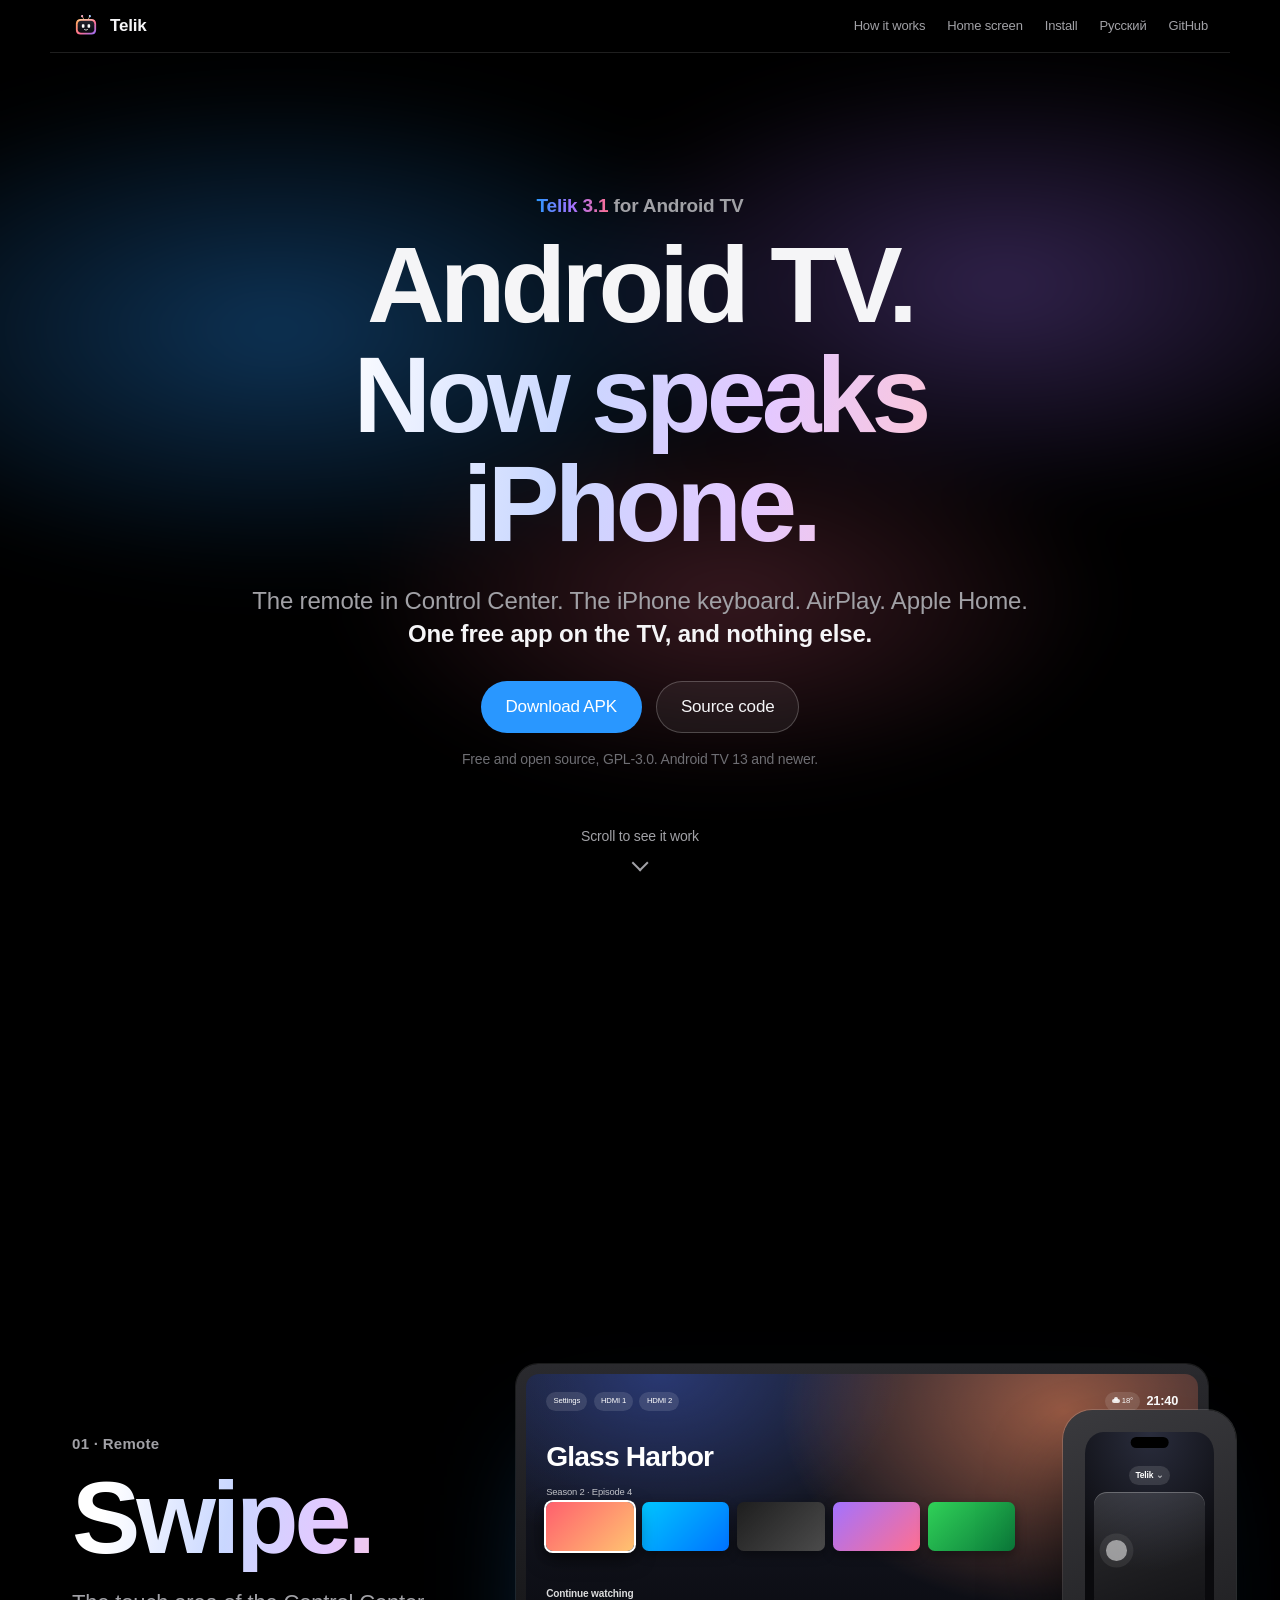
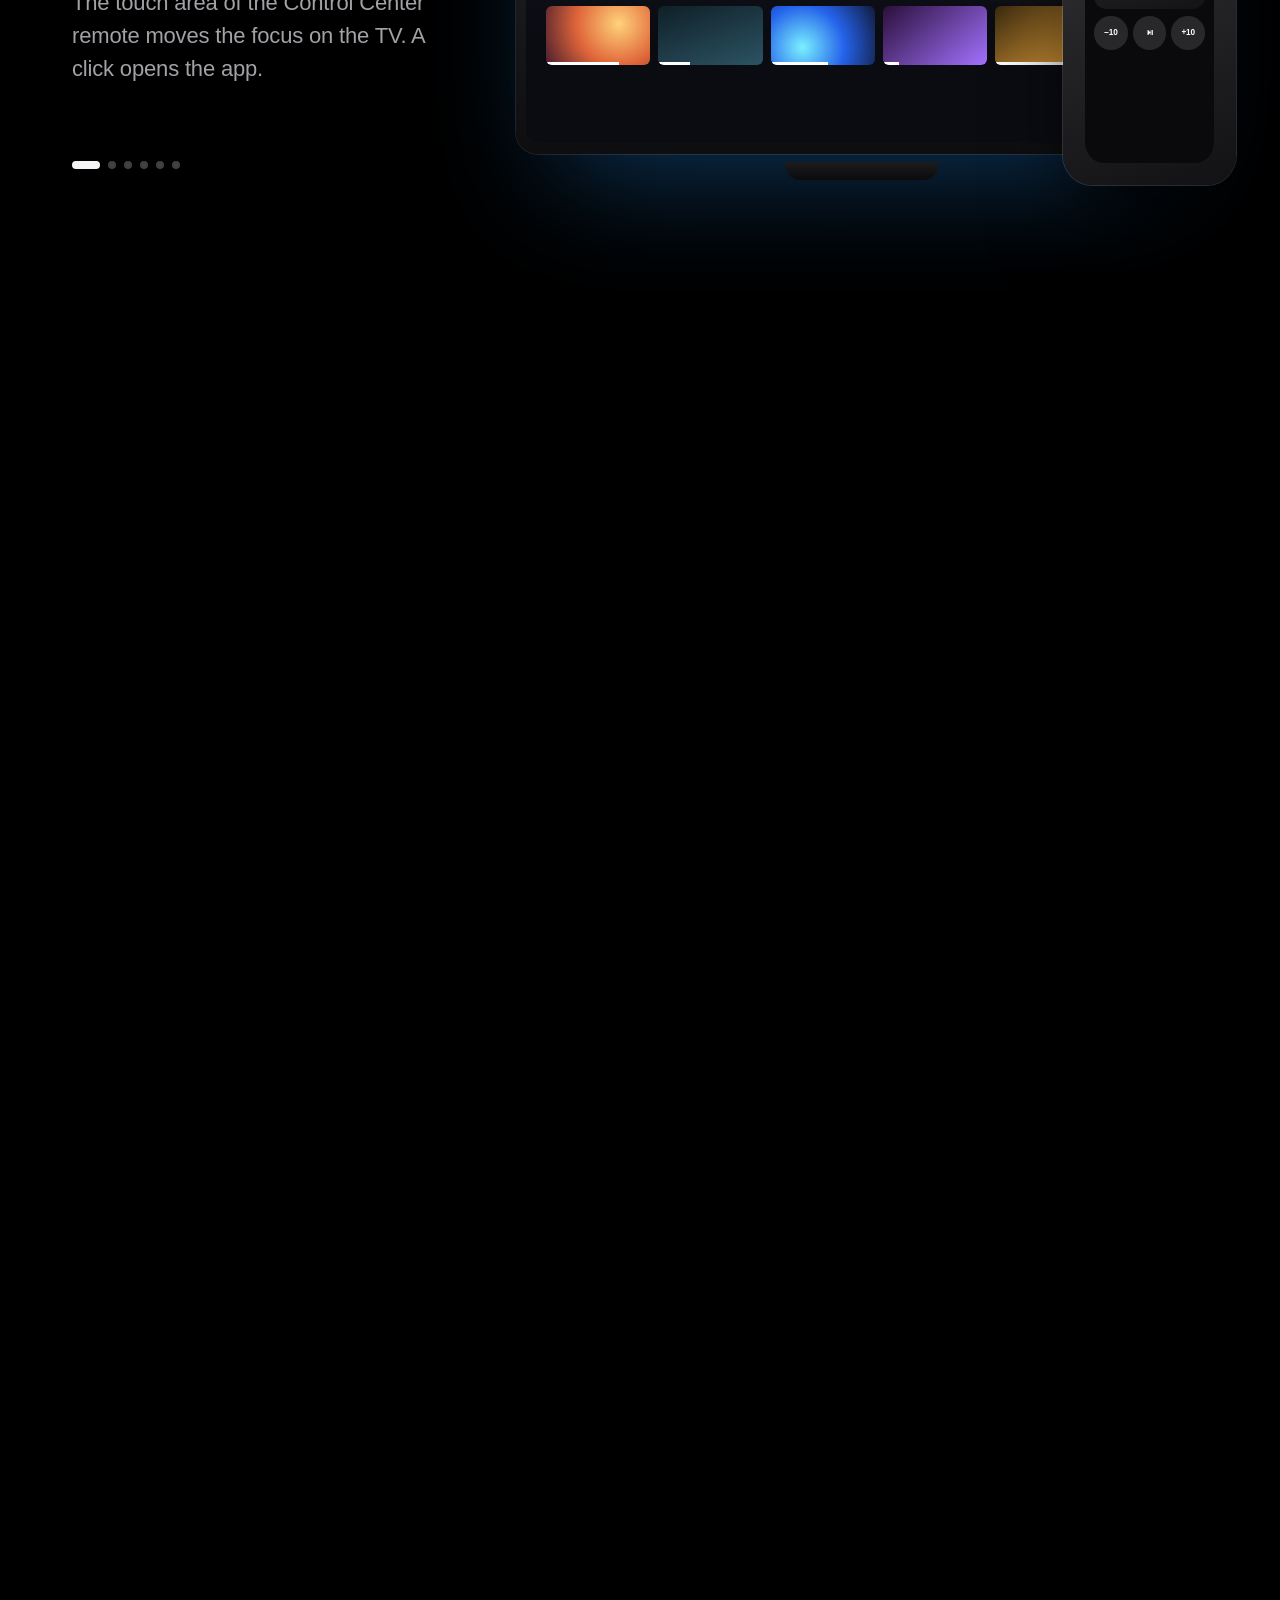
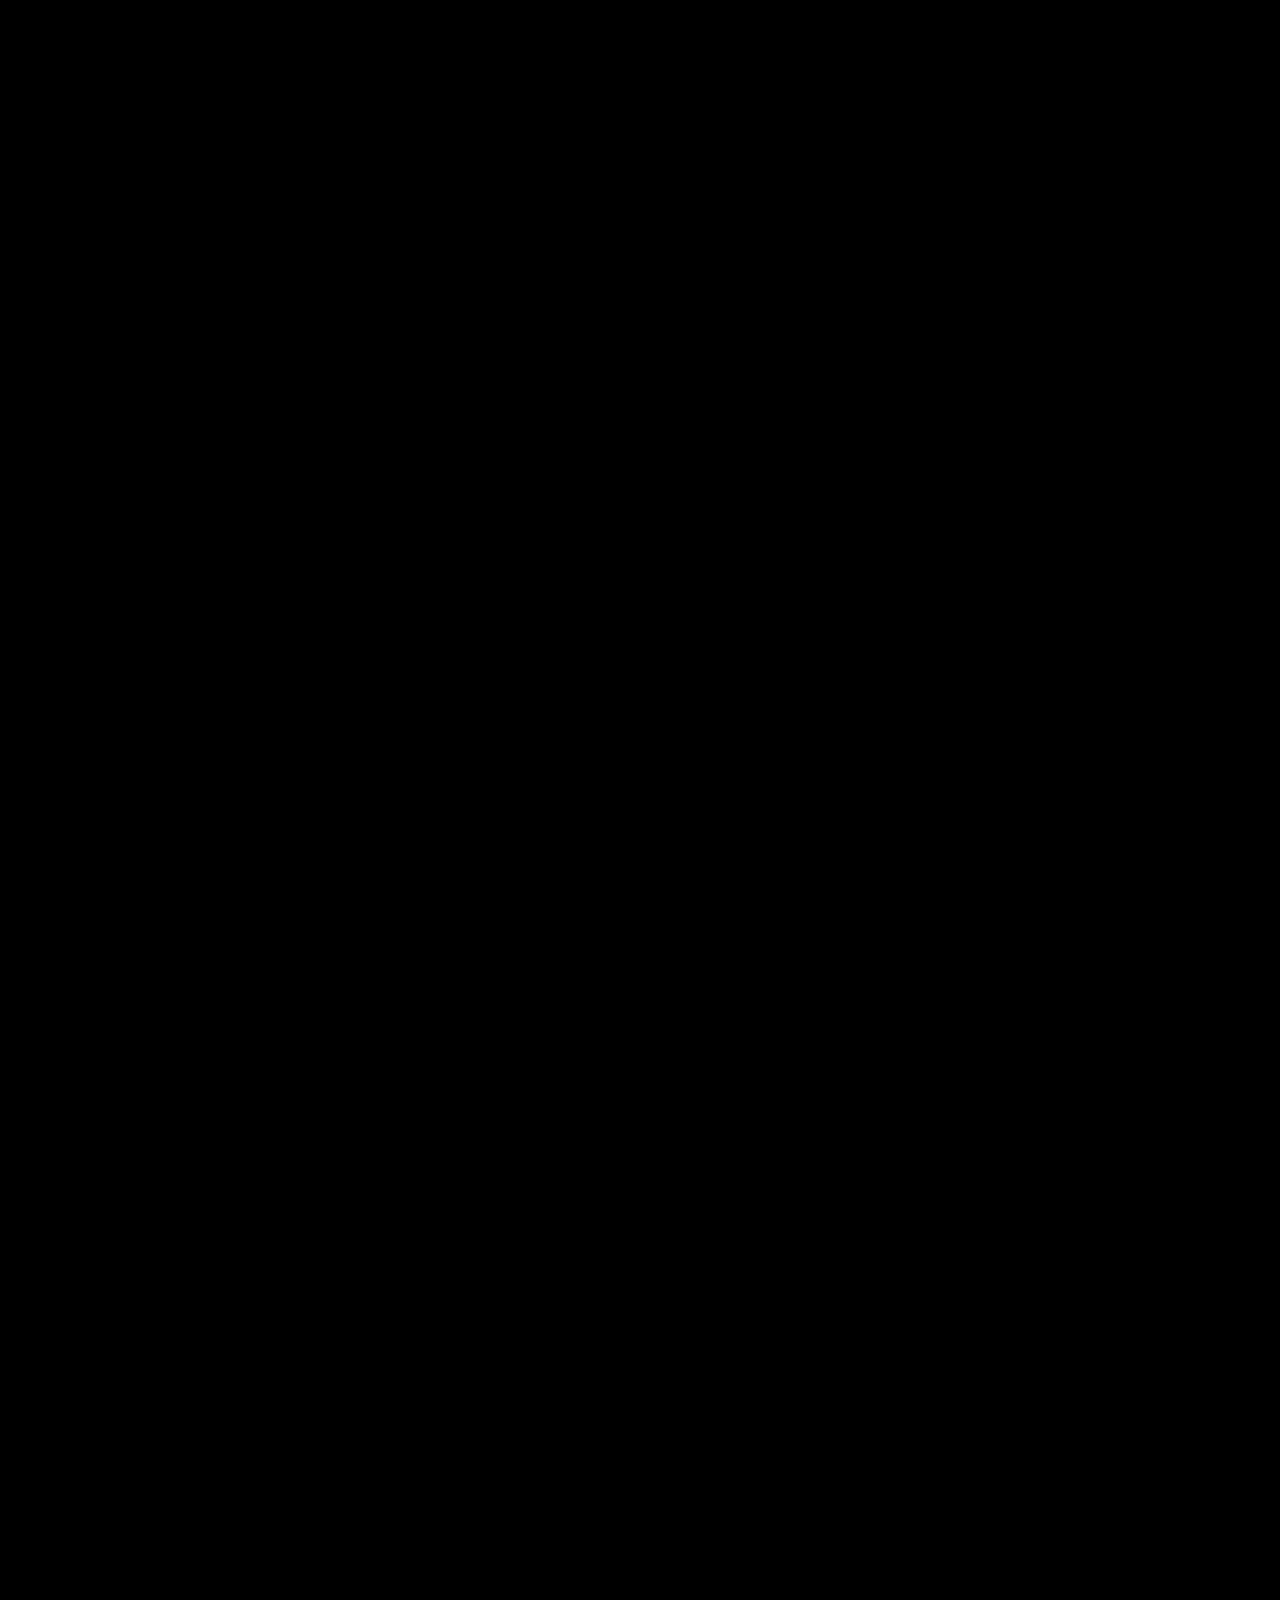
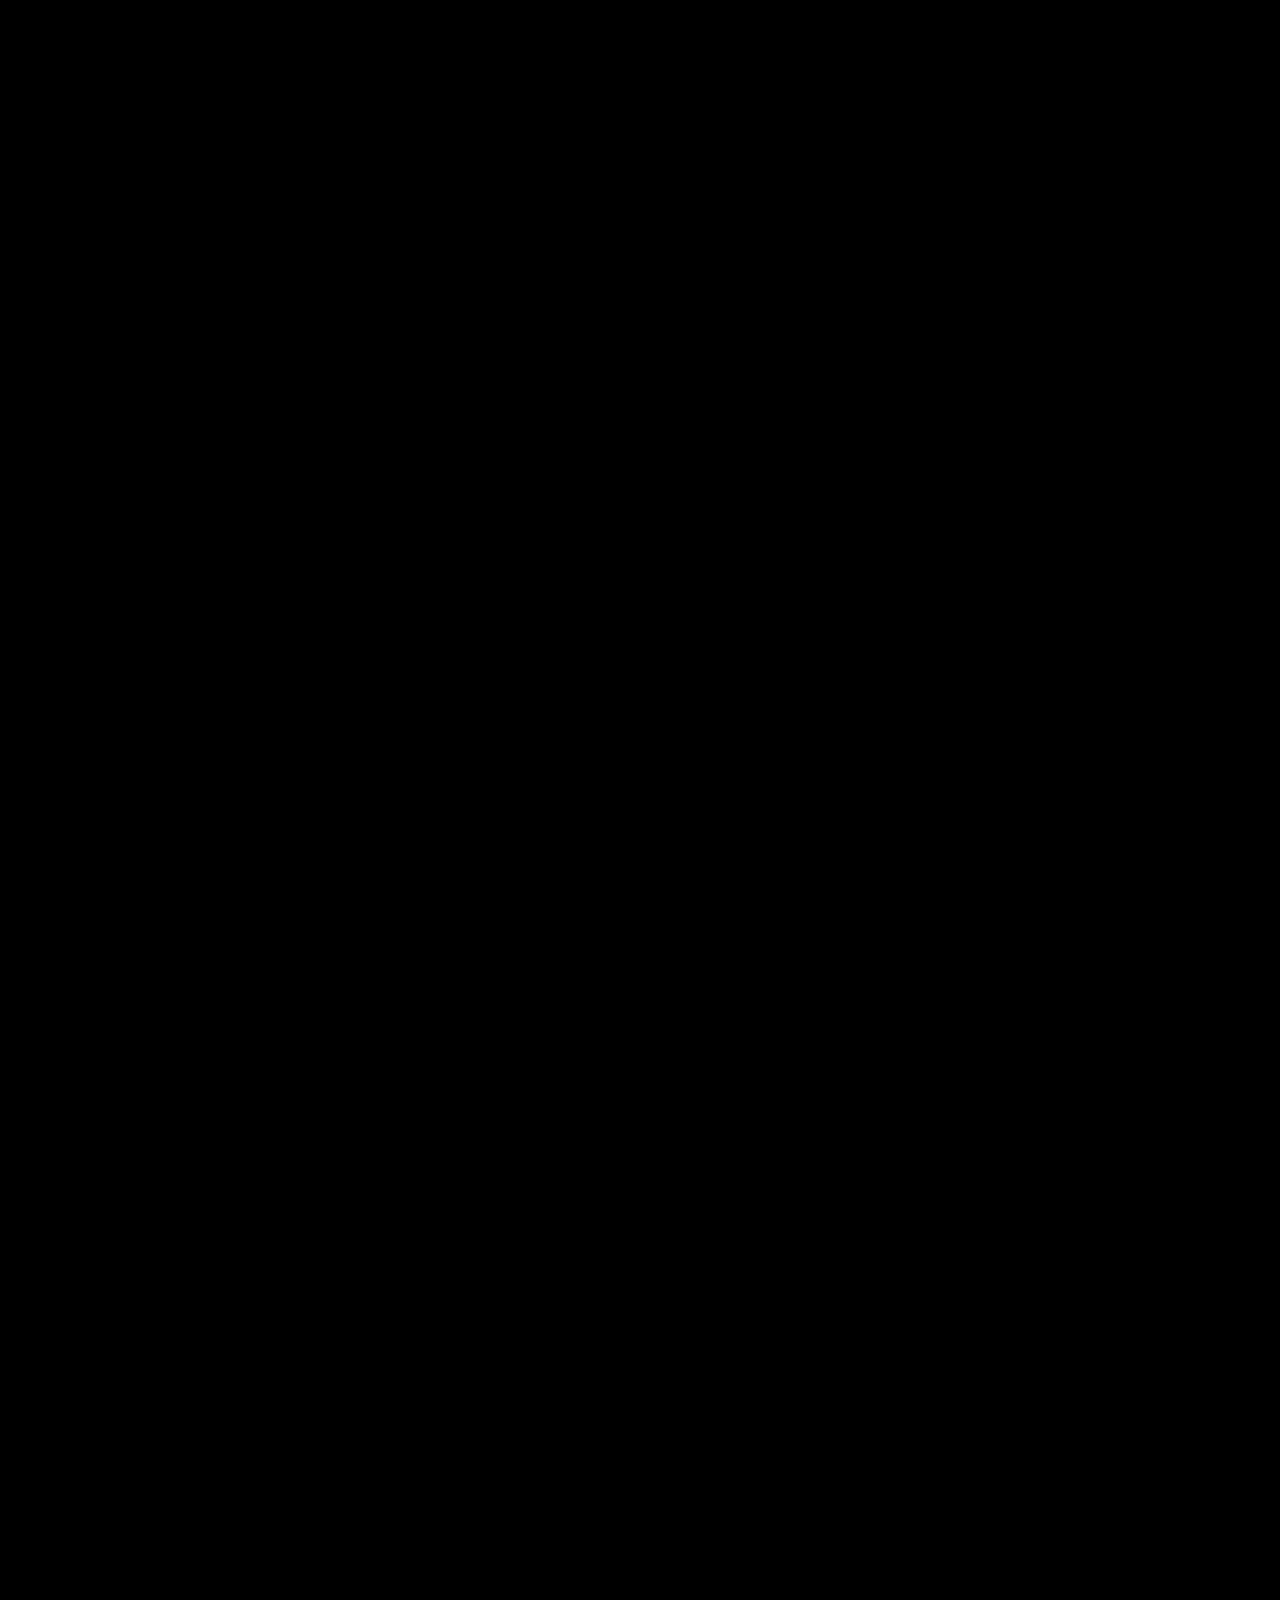
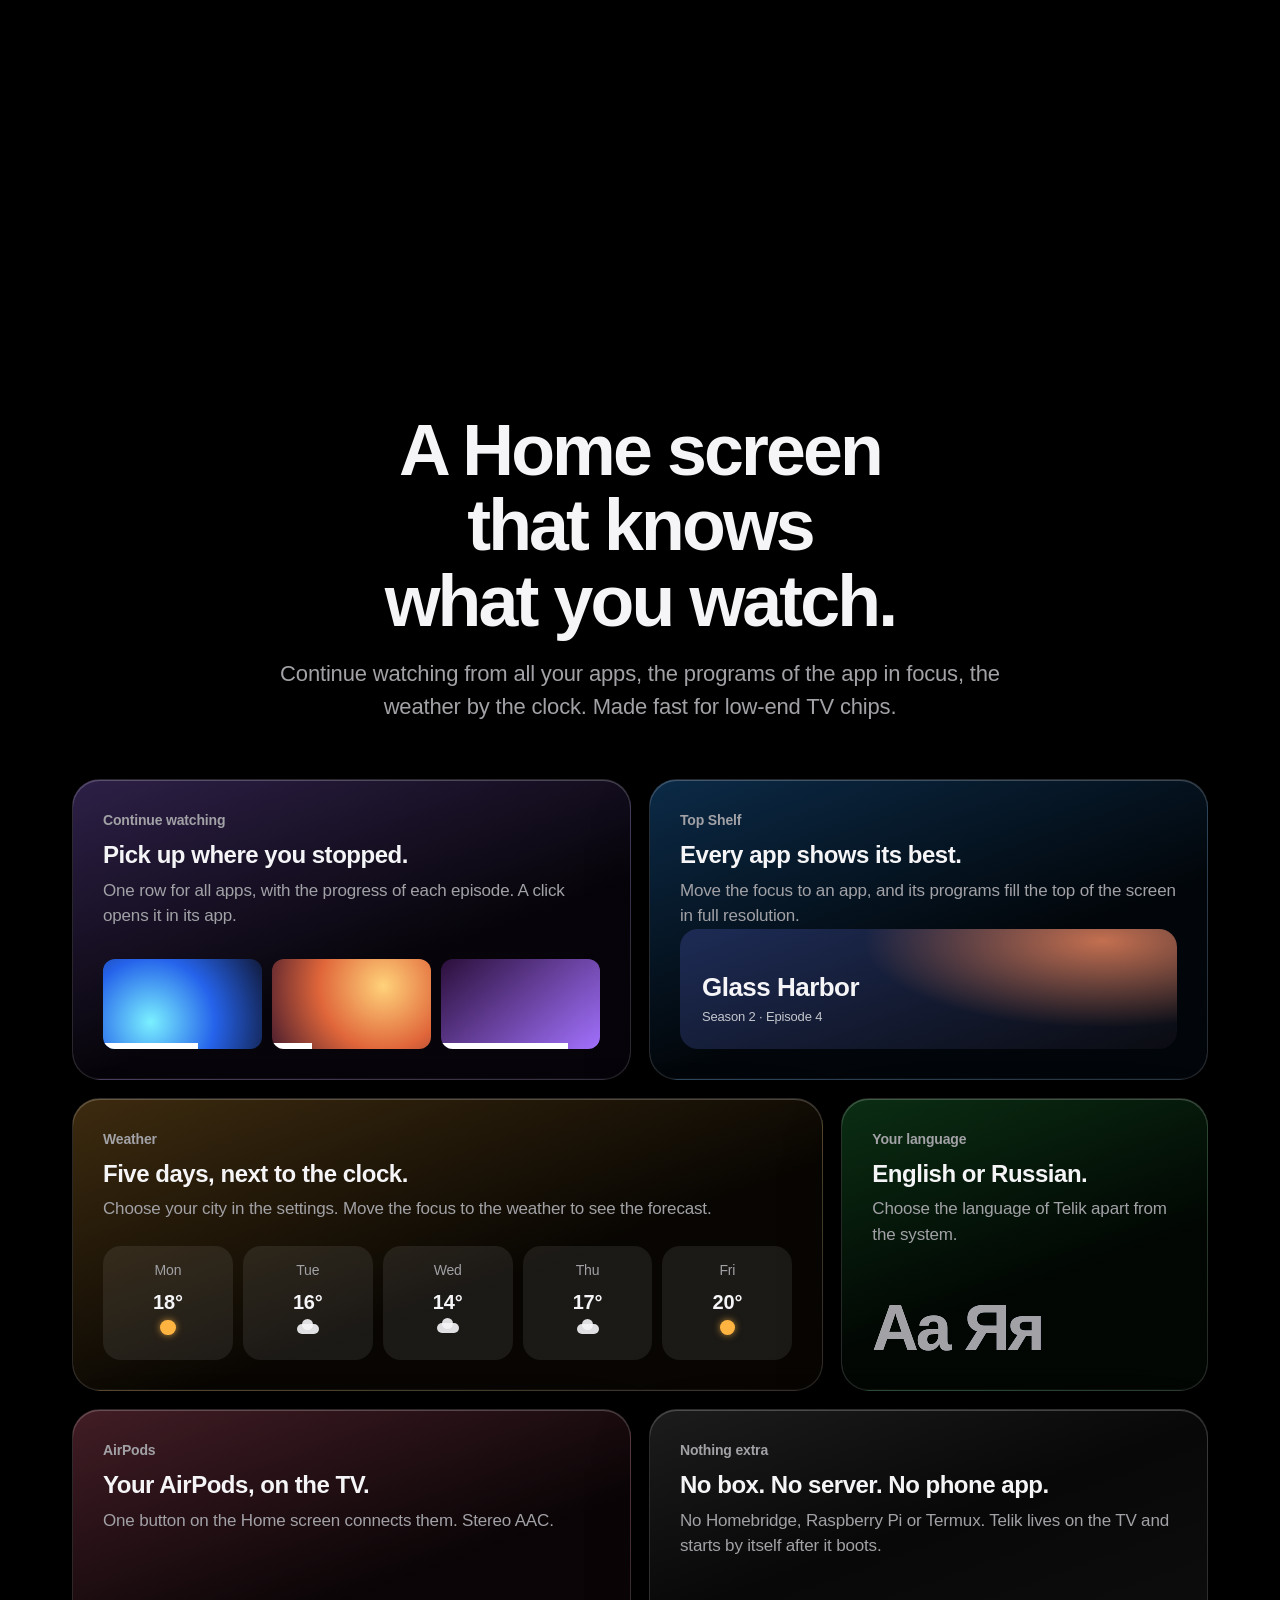
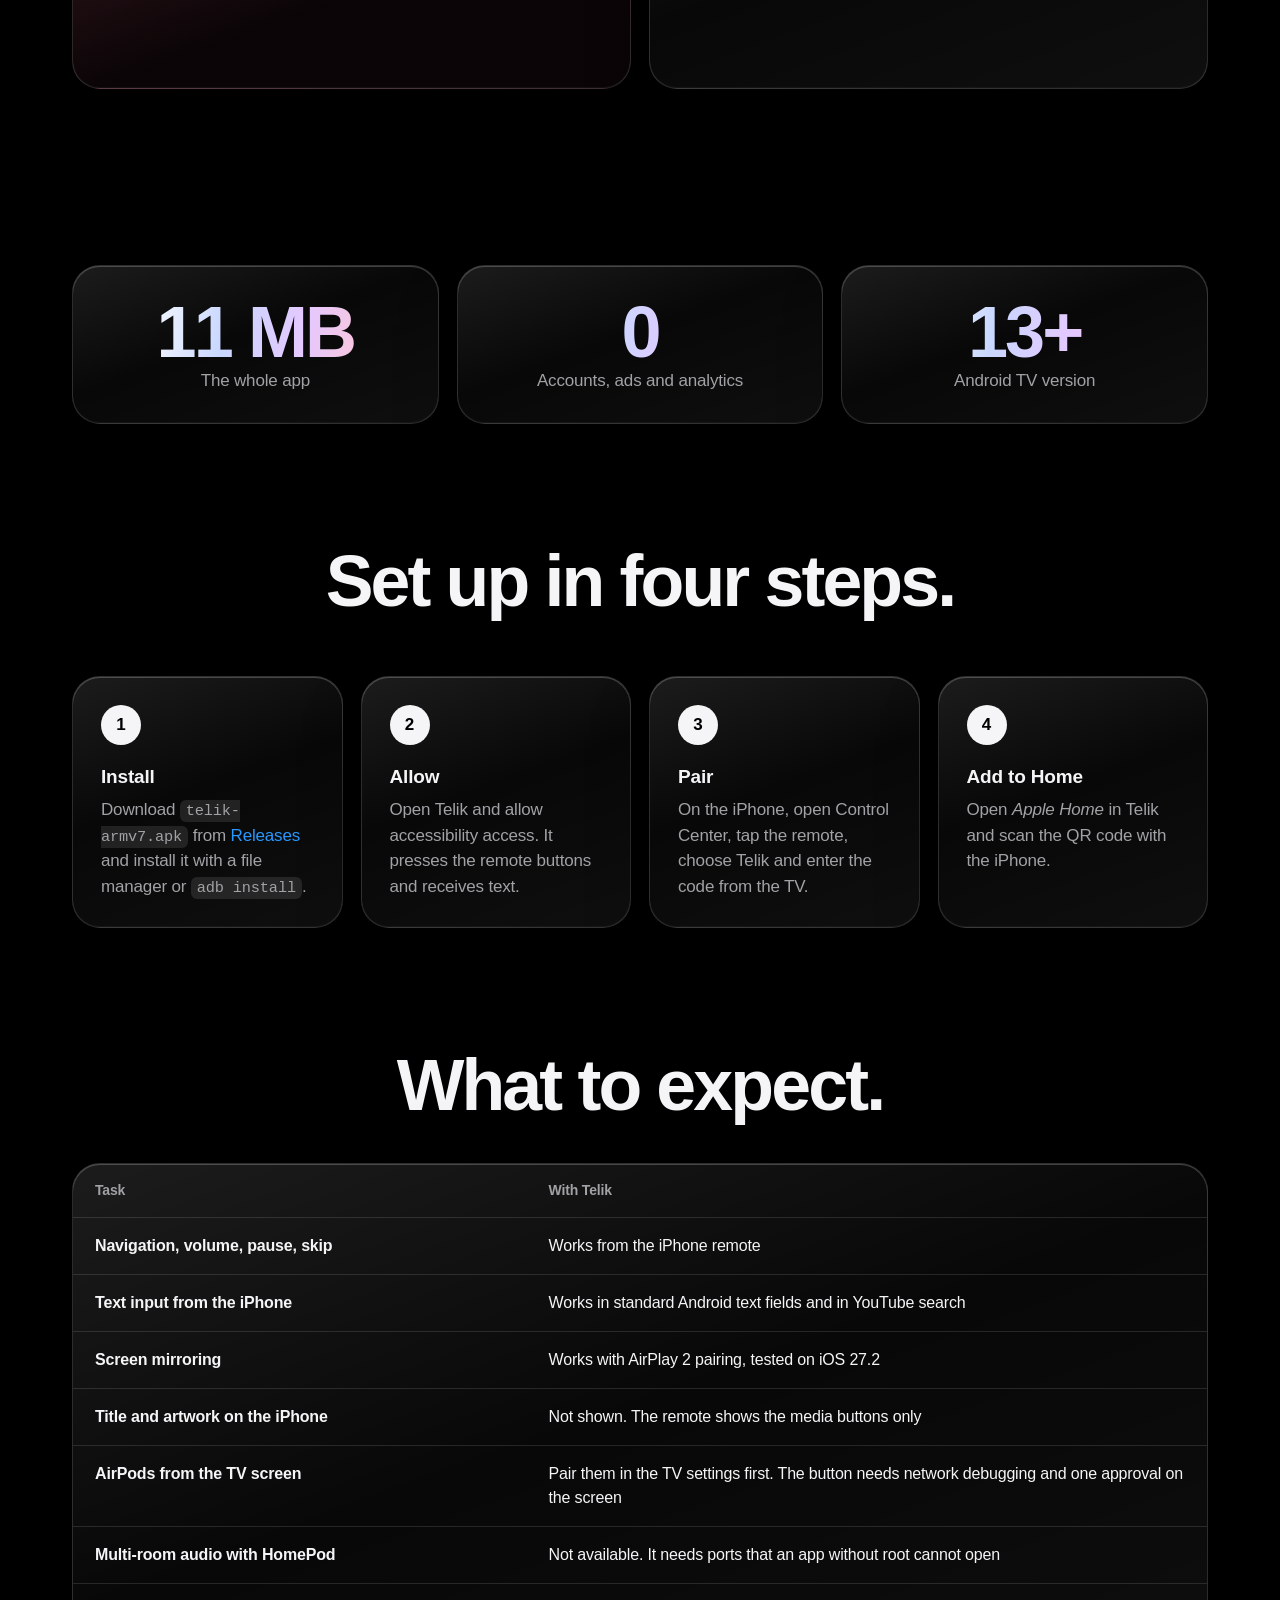
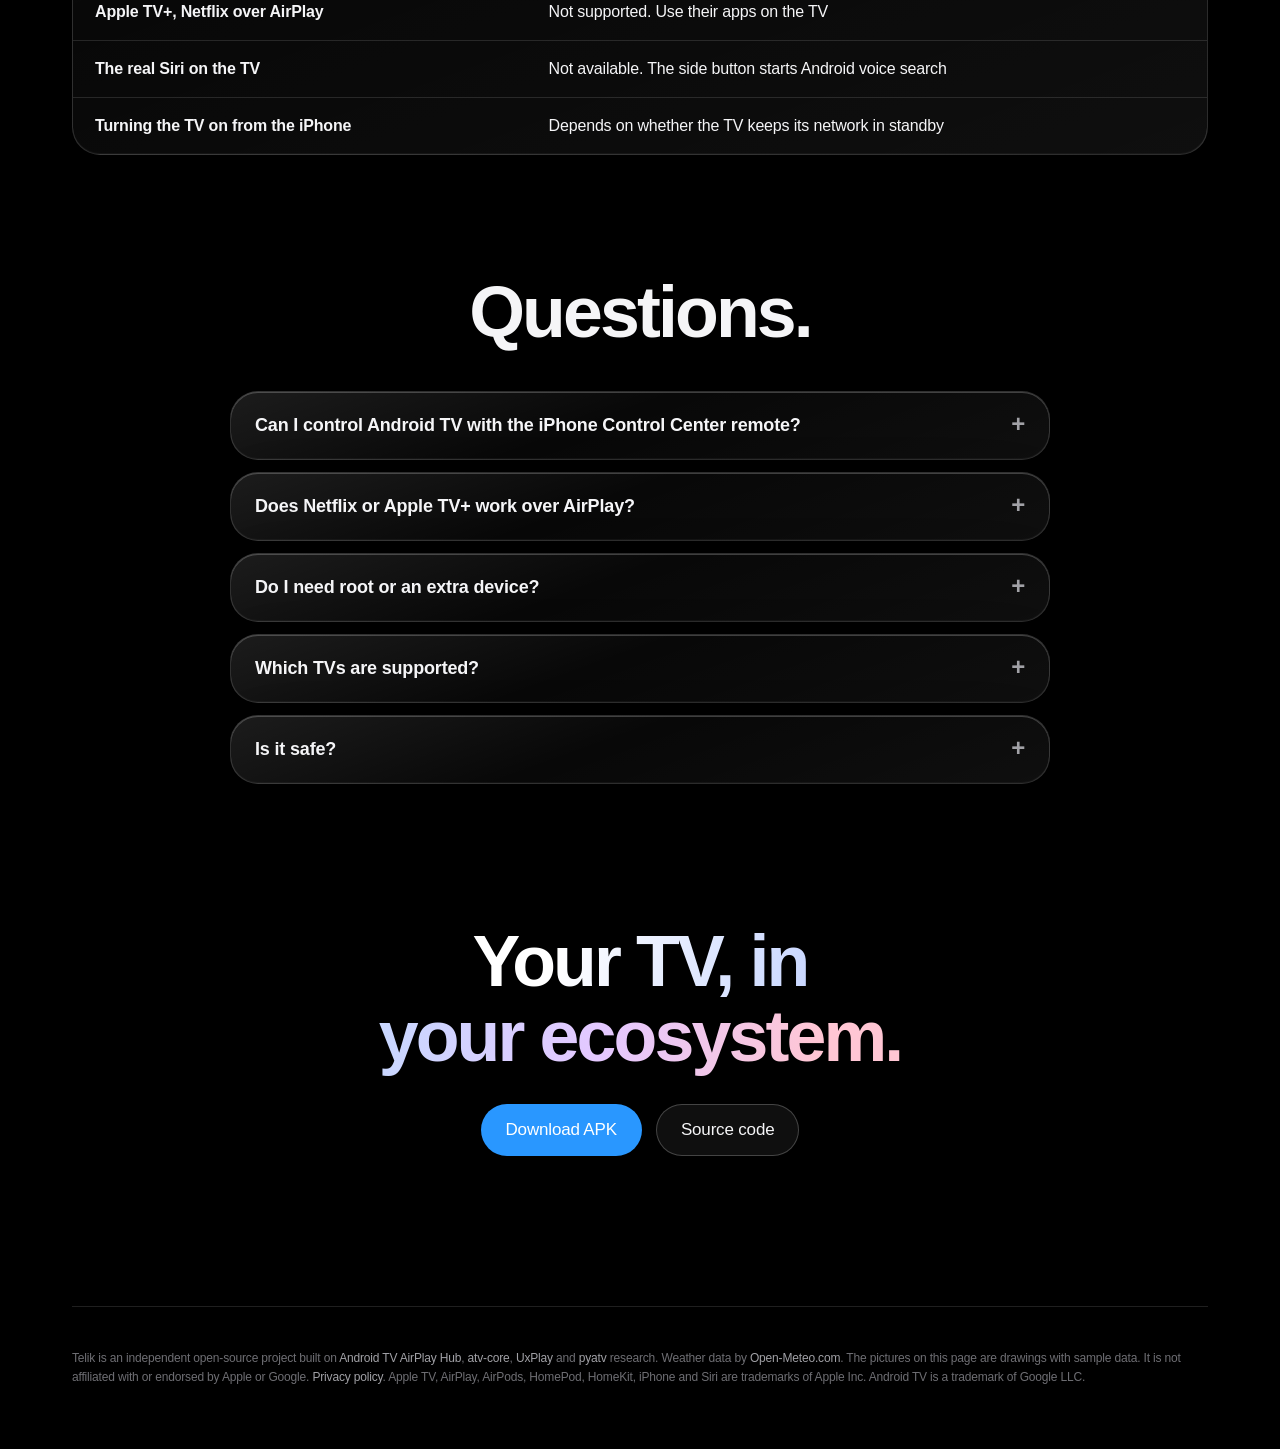
==== commit 0fb6a4eb: "feat: tell the story of the iphone and the tv on scroll The TV and the iPhone stay on the screen whi" ====
--- a/index.html
+++ b/index.html
@@ -59,13 +59,32 @@
   ]
 }
 </script>
+<script>
+document.documentElement.classList.add('js');
+addEventListener('DOMContentLoaded', () => {
+  const story = document.getElementById('story');
+  const stage = story && story.querySelector('.stage');
+  if (!stage) return;
+  let last = -1;
+  const update = () => {
+    const r = story.getBoundingClientRect();
+    const span = story.offsetHeight - innerHeight;
+    const p = Math.min(Math.max(-r.top / span, 0), 0.999);
+    const step = Math.floor(p * 6);
+    if (step !== last) { stage.dataset.step = step; last = step; }
+  };
+  addEventListener('scroll', () => requestAnimationFrame(update), { passive: true });
+  addEventListener('resize', update);
+  update();
+});
+</script>
 </head>
 <body>
 <div class="wrap">
   <header class="top">
     <a class="brand" href="./"><img src="assets/mascot.svg" alt="" width="28" height="28">Telik</a>
     <nav aria-label="Main">
-      <a class="optional" href="#remote">Remote</a>
+      <a class="optional" href="#story">How it works</a>
       <a class="optional" href="#home">Home screen</a>
       <a class="optional" href="#install">Install</a>
       <a href="ru/" hreflang="ru" lang="ru">Русский</a>
@@ -83,67 +102,50 @@
         <a class="button" href="https://github.com/telikapp/telik">Source code</a>
       </div>
       <p class="note">Free and open source, GPL-3.0. Android TV 13 and newer.</p>
-
-      <div class="scene" role="img" aria-label="A TV with the Telik Home screen and an iPhone with the Apple TV Remote in front of it">
-        <div class="tv">
-          <div class="screen">
-            <div class="ui-bar"><span class="pill">Settings</span><span class="pill">HDMI 1</span><span class="pill">HDMI 2</span><span class="spacer"></span><span class="pill"><i class="wx cloud"></i> 18°</span><span class="clock">21:40</span></div>
-            <div class="ui-title"><b>Glass Harbor</b><span>Season 2 · Episode 4</span></div>
-            <div class="ui-apps"><div class="app a1"></div><div class="app a3 focus"></div><div class="app a2"></div><div class="app a4"></div><div class="app a5"></div></div>
-            <div class="ui-row-label">Continue watching</div>
-            <div class="ui-row"><div class="card16 c1" style="--p:70%"></div><div class="card16 c2" style="--p:30%"></div><div class="card16 c3" style="--p:55%"></div><div class="card16 c4" style="--p:15%"></div><div class="card16 c5" style="--p:85%"></div></div>
+      <a class="cue" href="#story">Scroll to see it work</a>
+    </div>
+
+    <section class="story" id="story" aria-label="How Telik works with an iPhone, in six steps">
+      <div class="stage" data-step="0">
+        <div class="copy">
+          <div class="step S0"><span class="n">01 · Remote</span><h2 class="grad">Swipe.</h2><p>The touch area of the Control Center remote moves the focus on the TV. A click opens the app.</p></div>
+          <div class="step S1"><span class="n">02 · Remote</span><h2 class="grad">Skip.</h2><p>While a video plays, −10 and +10 jump through it.</p></div>
+          <div class="step S2"><span class="n">03 · Keyboard</span><h2 class="grad">Type.</h2><p>When the TV is ready for text, the iPhone keyboard opens. Cyrillic too.</p></div>
+          <div class="step S3"><span class="n">04 · AirPlay</span><h2 class="grad">Mirror.</h2><p>Send the screen of an iPhone, iPad or Mac to the TV with AirPlay 2.</p></div>
+          <div class="step S4"><span class="n">05 · Apple Home</span><h2 class="grad">Switch.</h2><p>The TV is a tile in the Home app. Choose HDMI 2, and the console is on the screen.</p></div>
+          <div class="step S5"><span class="n">06 · Screensaver</span><h2 class="grad">Rest.</h2><p>When nobody watches, the TV shows Earth in 4K, with the clock and the weather.</p></div>
+          <div class="dots" aria-hidden="true"><i></i><i></i><i></i><i></i><i></i><i></i></div>
+        </div>
+        <div class="devices" aria-hidden="true">
+          <div class="tv">
+            <div class="screen">
+              <div class="layer L-home">
+                <div class="ui-bar"><span class="pill">Settings</span><span class="pill">HDMI 1</span><span class="pill">HDMI 2</span><span class="spacer"></span><span class="pill"><i class="wx cloud"></i> 18°</span><span class="clock">21:40</span></div>
+                <div class="ui-title"><b>Glass Harbor</b><span>Season 2 · Episode 4</span></div>
+                <div class="ui-apps"><div class="app a1"></div><div class="app a3"></div><div class="app a2"></div><div class="app a4"></div><div class="app a5"></div></div>
+                <div class="ring"></div>
+                <div class="ui-row-label">Continue watching</div>
+                <div class="ui-row"><div class="card16 c1" style="--p:70%"></div><div class="card16 c2" style="--p:30%"></div><div class="card16 c3" style="--p:55%"></div><div class="card16 c4" style="--p:15%"></div><div class="card16 c5" style="--p:85%"></div></div>
+              </div>
+              <div class="layer L-video"><span class="ten">+10</span><div class="bar"><i></i></div></div>
+              <div class="layer L-search"><div class="field"><span>Glass Harbor</span></div><div class="results"><i class="c1"></i><i class="c3"></i><i class="c4"></i></div></div>
+              <div class="layer L-mirror photo"><span class="badge">AirPlay</span></div>
+              <div class="layer L-hdmi"><span class="banner">HDMI 2</span><div class="logo">PLAY</div></div>
+              <div class="layer L-aerial"><div class="over"><b>21:40</b><span><i class="wx cloud"></i> 18°</span></div></div>
+            </div>
+          </div>
+          <div class="phone">
+            <div class="phone-screen">
+              <span class="island"></span>
+              <div class="ph-layer P-touch"><span class="device">Telik</span><div class="touchpad"><span class="finger"></span></div><div class="keys"><span class="key">−10</span><span class="key">⏯︎</span><span class="key">+10</span></div></div>
+              <div class="ph-layer P-skip"><span class="device">Telik</span><div class="touchpad"></div><div class="keys"><span class="key">−10</span><span class="key">⏯︎</span><span class="key">+10</span></div></div>
+              <div class="ph-layer P-keys"><span class="device">Telik</span><div class="ph-text">Glass Harbor</div><div class="kbd"><b style="--i:0"></b><b style="--i:1"></b><b style="--i:2"></b><b style="--i:3"></b><b style="--i:0"></b><b style="--i:1"></b><b style="--i:2"></b><b style="--i:3"></b><b style="--i:0"></b><b style="--i:1"></b><b style="--i:2"></b><b style="--i:3"></b><b style="--i:0"></b><b style="--i:1"></b><b style="--i:2"></b><b style="--i:3"></b><b style="--i:0"></b><b style="--i:1"></b><b style="--i:2"></b><b style="--i:3"></b><b style="--i:0"></b><b style="--i:1"></b><b style="--i:2"></b><b style="--i:3"></b><b style="--i:0"></b><b style="--i:1"></b><b style="--i:2"></b><b style="--i:3"></b><b style="--i:0"></b><b style="--i:1"></b></div></div>
+              <div class="ph-layer P-mirror"><div class="shot photo"></div><span class="air">Mirroring to Telik</span></div>
+              <div class="ph-layer P-home"><div class="tile-h">Telik<small>HDMI 2</small></div><ul><li>HDMI 1</li><li class="on">HDMI 2</li><li>HDMI 3</li></ul></div>
+              <div class="ph-layer P-sleep"><b>21:40</b><span>Tuesday, 18 November</span></div>
+            </div>
           </div>
         </div>
-        <div class="phone">
-          <div class="phone-screen">
-            <span class="island"></span>
-            <span class="device">Telik</span>
-            <div class="touchpad"></div>
-            <div class="keys"><span class="key">−10</span><span class="key">⏯︎</span><span class="key">+10</span></div>
-          </div>
-        </div>
-      </div>
-    </div>
-
-    <section id="remote" class="chapter">
-      <h2 class="reveal">The remote is already on your iPhone.</h2>
-      <p class="sub reveal">Telik puts the TV into the Apple TV Remote list in Control Center. Pair once with a code. There is nothing to install on the phone.</p>
-      <div class="bento">
-        <article class="glass tile s4 t-blue reveal">
-          <span class="k">Remote</span>
-          <h3>Swipe, click and skip.</h3>
-          <p>The touch area moves the focus, a click selects, and Back and TV work as on an Apple TV. While a video plays, −10 and +10 skip it.</p>
-          <div class="skip" aria-hidden="true"><span>−10</span><span>⏯︎</span><span>+10</span></div>
-        </article>
-        <article class="glass tile s2 t-violet reveal">
-          <span class="k">Keyboard</span>
-          <h3>Type on the phone.</h3>
-          <p>The iPhone keyboard opens when a text field on the TV is ready, Cyrillic included.</p>
-          <div class="typing" aria-hidden="true"><span>Glass Har</span></div>
-        </article>
-        <article class="glass tile s3 t-pink reveal">
-          <span class="k">AirPlay</span>
-          <h3>Mirror and play sound.</h3>
-          <p>Mirror an iPhone, iPad or Mac and send sound to the TV, with AirPlay 2 pairing. Based on UxPlay.</p>
-          <div class="waves" aria-hidden="true"><i style="--h:60px;--d:0s"></i><i style="--h:85px;--d:.2s"></i><i style="--h:40px;--d:.4s"></i><i style="--h:75px;--d:.1s"></i><i style="--h:55px;--d:.3s"></i><i style="--h:90px;--d:.5s"></i><i style="--h:35px;--d:.15s"></i><i style="--h:70px;--d:.35s"></i><i style="--h:50px;--d:.25s"></i><i style="--h:80px;--d:.45s"></i></div>
-        </article>
-        <article class="glass tile s3 t-green reveal">
-          <span class="k">Apple Home</span>
-          <h3>A TV tile in the Home app.</h3>
-          <p>Power, apps and HDMI inputs, ready for scenes and Siri.</p>
-          <ul class="inputs" aria-hidden="true"><li>HDMI 1</li><li class="on">HDMI 2</li><li>HDMI 3</li></ul>
-        </article>
-        <article class="glass tile s2 t-amber reveal">
-          <span class="k">AirPods</span>
-          <h3>Your AirPods, on the TV.</h3>
-          <p>One button on the Home screen connects them. Stereo AAC.</p>
-        </article>
-        <article class="glass tile s4 reveal">
-          <span class="k">Nothing extra</span>
-          <h3>No box. No server. No phone app.</h3>
-          <p>No Homebridge, Raspberry Pi or Termux. Everything runs on the TV and starts by itself after it boots.</p>
-          <p class="big grad">0 extra devices</p>
-        </article>
       </div>
     </section>
 
@@ -175,17 +177,19 @@
           <p>Choose the language of Telik apart from the system.</p>
           <p class="big grad" aria-hidden="true">Aa Яя</p>
         </article>
-      </div>
-    </section>
-
-    <section id="screensaver" class="chapter">
-      <h2 class="reveal">Earth in 4K, while you rest.</h2>
-      <p class="sub reveal">The Telik screensaver plays the aerial videos of Apple TV, with the clock and the weather in the corner.</p>
-      <div class="aerial reveal" role="img" aria-label="Screensaver with a coast at sunset, the clock and the weather">
-        <span class="badge">4K</span>
-        <div class="over"><b>21:40</b><span><i class="wx cloud"></i> 18° · Partly cloudy</span></div>
-      </div>
-    </section>
+        <article class="glass tile s3 t-pink reveal">
+          <span class="k">AirPods</span>
+          <h3>Your AirPods, on the TV.</h3>
+          <p>One button on the Home screen connects them. Stereo AAC.</p>
+        </article>
+        <article class="glass tile s3 reveal">
+          <span class="k">Nothing extra</span>
+          <h3>No box. No server. No phone app.</h3>
+          <p>No Homebridge, Raspberry Pi or Termux. Telik lives on the TV and starts by itself after it boots.</p>
+        </article>
+      </div>
+    </section>
+
 
     <section class="chapter">
       <div class="stats">
--- a/style.css
+++ b/style.css
@@ -356,3 +356,145 @@
 }
 .shelf b { font-size: 26px; letter-spacing: -0.02em; }
 .shelf span { font-size: 13px; color: rgb(255 255 255 / 75%); }
+
+/* ---------- Story: one gesture, two screens ---------- */
+.story { position: relative; height: 640vh; margin-top: 40px; }
+.stage {
+  position: sticky; top: 0; height: 100vh; min-height: 560px;
+  display: grid; grid-template-columns: minmax(260px, 0.8fr) 1.4fr; gap: 48px; align-items: center;
+}
+.copy { position: relative; height: 340px; }
+.step {
+  position: absolute; inset: 0; display: flex; flex-direction: column; justify-content: center;
+  opacity: 0; transform: translateY(24px); transition: opacity 0.5s, transform 0.5s; pointer-events: none;
+}
+.step .n { font-size: 15px; font-weight: 600; color: var(--muted); letter-spacing: 0.02em; }
+.step h2 { text-align: left; margin: 8px 0 14px; font-size: clamp(56px, 8vw, 120px); max-width: none; }
+.step p { color: var(--muted); font-size: clamp(18px, 1.8vw, 22px); font-weight: 500; margin: 0; max-width: 22em; }
+.dots { position: absolute; left: 0; bottom: -40px; display: flex; gap: 8px; }
+.dots i { width: 8px; height: 8px; border-radius: 99px; background: rgb(255 255 255 / 25%); transition: width 0.4s, background 0.4s; }
+
+.devices { position: relative; }
+.devices .tv { width: 100%; }
+.devices .phone { right: -4%; bottom: -8%; width: clamp(130px, 25%, 240px); }
+
+/* Layers inside each screen. */
+.layer { position: absolute; inset: 0; opacity: 0; transition: opacity 0.6s; }
+.ph-layer { position: absolute; inset: 0; opacity: 0; transition: opacity 0.6s; display: flex; flex-direction: column; align-items: center; padding: 26cqw 7cqw 8cqw; gap: 6cqw; }
+
+/* Which layer each step shows. */
+.stage[data-step="0"] .L-home, .stage[data-step="0"] .P-touch,
+.stage[data-step="1"] .L-video, .stage[data-step="1"] .P-skip,
+.stage[data-step="2"] .L-search, .stage[data-step="2"] .P-keys,
+.stage[data-step="3"] .L-mirror, .stage[data-step="3"] .P-mirror,
+.stage[data-step="4"] .L-hdmi, .stage[data-step="4"] .P-home,
+.stage[data-step="5"] .L-aerial, .stage[data-step="5"] .P-sleep { opacity: 1; }
+.stage[data-step="0"] .S0, .stage[data-step="1"] .S1, .stage[data-step="2"] .S2,
+.stage[data-step="3"] .S3, .stage[data-step="4"] .S4, .stage[data-step="5"] .S5 { opacity: 1; transform: none; }
+.stage[data-step="0"] .dots i:nth-child(1), .stage[data-step="1"] .dots i:nth-child(2),
+.stage[data-step="2"] .dots i:nth-child(3), .stage[data-step="3"] .dots i:nth-child(4),
+.stage[data-step="4"] .dots i:nth-child(5), .stage[data-step="5"] .dots i:nth-child(6) { width: 28px; background: var(--ink); }
+.stage[data-step="5"] .devices .tv { box-shadow: 0 0 0 1px rgb(255 255 255 / 10%), 0 60px 140px -30px rgb(255 170 110 / 45%), 0 40px 80px -20px rgb(0 0 0 / 90%); }
+
+/* 0 Swipe: the finger and the focus ring move together (4 s loop). */
+.L-home .ring {
+  position: absolute; top: 19cqw; left: 3cqw; width: 13cqw; aspect-ratio: 16 / 9; border-radius: 1cqw;
+  box-shadow: 0 0 0 0.3cqw #fff, 0 1cqw 3cqw rgb(0 0 0 / 60%);
+  animation: ring 4s ease-in-out infinite;
+}
+@keyframes ring { 0%, 15% { transform: translateX(0); } 30%, 45% { transform: translateX(14.2cqw); } 60%, 75% { transform: translateX(28.4cqw); } 90%, 100% { transform: translateX(0); } }
+.P-touch .touchpad::after { animation: none; opacity: 0; }
+.finger {
+  position: absolute; top: 50%; left: 20%; width: 16cqw; height: 16cqw; margin: -8cqw 0 0 -8cqw; border-radius: 50%;
+  background: rgb(255 255 255 / 55%); box-shadow: 0 0 0 5cqw rgb(255 255 255 / 8%);
+  animation: swipe 4s ease-in-out infinite;
+}
+@keyframes swipe {
+  0%, 10% { transform: translateX(0); opacity: 0; } 14% { opacity: 1; } 28% { transform: translateX(40cqw); opacity: 1; } 32% { opacity: 0; transform: translateX(40cqw); }
+  42% { transform: translateX(0); opacity: 0; } 46% { opacity: 1; } 58% { transform: translateX(40cqw); opacity: 1; } 62%, 100% { opacity: 0; transform: translateX(40cqw); }
+}
+
+/* 1 Skip: the progress jumps when +10 lights up (3 s loop). */
+.L-video { background: radial-gradient(60% 80% at 70% 40%, #ff9a5a, #7a2a4a 45%, #120a1a 80%); }
+.L-video .bar { position: absolute; left: 4cqw; right: 4cqw; bottom: 4cqw; height: 0.7cqw; border-radius: 1cqw; background: rgb(255 255 255 / 25%); }
+.L-video .bar i { position: absolute; left: 0; top: 0; bottom: 0; border-radius: inherit; background: #fff; animation: prog 3s steps(1, end) infinite; }
+@keyframes prog { 0% { width: 32%; } 50% { width: 44%; } 100% { width: 32%; } }
+.L-video .ten { position: absolute; right: 6cqw; top: 40%; font-size: 5cqw; font-weight: 700; opacity: 0; animation: flash 3s infinite; }
+.P-skip .keys .key:last-child { animation: press 3s infinite; }
+@keyframes press { 0%, 44% { background: rgb(255 255 255 / 12%); color: #fff; } 48%, 60% { background: #fff; color: #000; } 64%, 100% { background: rgb(255 255 255 / 12%); color: #fff; } }
+@keyframes flash { 0%, 46% { opacity: 0; transform: scale(0.8); } 52% { opacity: 1; transform: scale(1); } 70%, 100% { opacity: 0; } }
+
+/* 2 Type: letters appear on the TV while the keys light up. */
+.L-search { background: linear-gradient(180deg, #13151f, #07080c); }
+.L-search .field {
+  position: absolute; left: 50%; top: 22%; transform: translateX(-50%); width: 60cqw; padding: 1.6cqw 2.4cqw; border-radius: 99px;
+  background: rgb(255 255 255 / 12%); font: 600 3.2cqw/1 ui-monospace, "SF Mono", Menlo, monospace; white-space: nowrap;
+}
+.L-search .field span { display: inline-block; overflow: hidden; vertical-align: bottom; width: 0; animation: typing 4s steps(12, end) infinite; }
+.L-search .field::after { content: ""; display: inline-block; width: 0.25cqw; height: 3.4cqw; vertical-align: -0.5cqw; background: var(--blue); animation: blink 1s steps(1) infinite; }
+@keyframes typing { 0% { width: 0; } 70%, 100% { width: 12ch; } }
+.L-search .results { position: absolute; left: 20cqw; right: 20cqw; top: 40%; display: grid; grid-template-columns: repeat(3, 1fr); gap: 1.4cqw; }
+.L-search .results i { aspect-ratio: 16 / 9; border-radius: 1cqw; opacity: 0; animation: res 4s infinite; }
+@keyframes res { 0%, 55% { opacity: 0; transform: translateY(2cqw); } 70%, 100% { opacity: 1; transform: none; } }
+.kbd { width: 100%; margin-top: auto; display: grid; grid-template-columns: repeat(10, 1fr); gap: 1.6cqw; }
+.kbd b { aspect-ratio: 0.8; border-radius: 1.6cqw; background: rgb(255 255 255 / 18%); }
+.kbd b:nth-child(4n + 1) { animation: tap-key 0.9s infinite; animation-delay: calc(var(--i, 0) * 0.15s); }
+@keyframes tap-key { 0%, 70%, 100% { background: rgb(255 255 255 / 18%); } 80% { background: rgb(255 255 255 / 85%); } }
+.ph-text { width: 100%; padding: 3cqw 4cqw; border-radius: 4cqw; background: rgb(255 255 255 / 10%); font-size: 6cqw; font-weight: 600; }
+
+/* 3 Mirror: the photo of the phone fills the TV. */
+.photo { background: radial-gradient(50% 60% at 70% 35%, #fff2c4, #ffb36b 25%, #e0566e 55%, #3a1f5a 85%); }
+.L-mirror { transform: scale(0.94); transition: opacity 0.6s, transform 0.8s; }
+.stage[data-step="3"] .L-mirror { transform: none; }
+.L-mirror .badge { font-size: 1.4cqw; }
+.P-mirror .shot { width: 100%; aspect-ratio: 3 / 4; border-radius: 6cqw; }
+.P-mirror .air { font-size: 6cqw; font-weight: 600; padding: 2.4cqw 5cqw; border-radius: 99px; background: rgb(255 255 255 / 92%); color: #000; }
+
+/* 4 Home: HDMI 2 is chosen, and the TV switches. */
+.L-hdmi { background: radial-gradient(60% 70% at 50% 45%, #2a6b4a, #0b2a1d 60%, #050a08); }
+.L-hdmi .banner { position: absolute; left: 3cqw; top: 3cqw; font-size: 1.6cqw; font-weight: 600; padding: 0.8cqw 1.6cqw; border-radius: 99px; background: rgb(0 0 0 / 40%); }
+.L-hdmi .logo { position: absolute; inset: 0; display: grid; place-items: center; font-size: 7cqw; font-weight: 800; letter-spacing: -0.04em; color: rgb(255 255 255 / 85%); }
+.P-home .tile-h { width: 100%; padding: 5cqw; border-radius: 6cqw; background: rgb(255 255 255 / 92%); color: #000; font-weight: 700; font-size: 6cqw; }
+.P-home .tile-h small { display: block; font-weight: 500; font-size: 4.6cqw; color: #555; }
+.P-home ul { list-style: none; margin: 0; padding: 0; width: 100%; display: grid; gap: 2.4cqw; font-size: 5.6cqw; font-weight: 600; }
+.P-home li { padding: 3.6cqw 5cqw; border-radius: 4cqw; background: rgb(255 255 255 / 10%); display: flex; justify-content: space-between; }
+.P-home li.on { background: var(--green); color: #000; }
+.P-home li.on::after { content: "✓"; }
+
+/* 5 Rest: the aerial screensaver. */
+.L-aerial { background: radial-gradient(40% 50% at 75% 30%, rgb(255 210 150 / 70%), transparent 70%), linear-gradient(180deg, #5b7fbf 0%, #f6b98a 46%, #2b4a6f 47%, #10233d 100%); }
+.L-aerial::before { content: ""; position: absolute; inset: 47% 0 0; background: repeating-linear-gradient(180deg, rgb(255 255 255 / 10%) 0 0.2cqw, transparent 0.2cqw 1.4cqw); animation: swell 9s ease-in-out infinite alternate; }
+.L-aerial .over { position: absolute; left: 4cqw; bottom: 4cqw; text-shadow: 0 0.2cqw 2cqw rgb(0 0 0 / 40%); }
+.L-aerial .over b { display: block; font-size: 7cqw; font-weight: 300; line-height: 1; }
+.L-aerial .over span { font-size: 1.6cqw; }
+.P-sleep { justify-content: flex-start; background: #000; }
+.P-sleep b { font-size: 22cqw; font-weight: 300; margin-top: 10cqw; color: rgb(255 255 255 / 85%); }
+.P-sleep span { font-size: 5cqw; color: rgb(255 255 255 / 55%); }
+
+/* Without JavaScript the story is a plain list of steps. */
+html:not(.js) .story { height: auto; }
+html:not(.js) .stage { position: static; height: auto; display: block; }
+html:not(.js) .copy { height: auto; }
+html:not(.js) .step { position: static; opacity: 1; transform: none; margin-bottom: 32px; }
+html:not(.js) .dots { display: none; }
+html:not(.js) .stage .L-home, html:not(.js) .stage .P-touch { opacity: 1; }
+
+@media (max-width: 860px) {
+  .story { height: 700vh; }
+  .stage { grid-template-columns: 1fr; grid-template-rows: auto auto; gap: 56px; align-content: center; padding-top: 48px; }
+  .devices { order: -1; margin-right: 14%; }
+  .devices .phone { right: -17%; bottom: -42%; width: 27%; }
+  .copy { height: 210px; }
+  .step h2 { font-size: clamp(48px, 13vw, 72px); margin: 4px 0 8px; }
+  .step p { font-size: 17px; }
+  .dots { bottom: -18px; }
+}
+
+.story .phone-screen { padding: 0; display: block; }
+.story .island { z-index: 2; }
+.hero { min-height: calc(100vh - 60px); display: flex; flex-direction: column; justify-content: center; padding-bottom: 80px; }
+.cue { position: absolute; left: 50%; bottom: 24px; transform: translateX(-50%); font-size: 14px; color: var(--muted); }
+.cue::after { content: ""; display: block; width: 10px; height: 10px; margin: 10px auto 0; border-right: 2px solid currentColor; border-bottom: 2px solid currentColor; transform: rotate(45deg); animation: nudge 1.6s ease-in-out infinite; }
+.cue:hover { color: var(--ink); text-decoration: none; }
+@keyframes nudge { 50% { transform: translateY(6px) rotate(45deg); } }
+.L-mirror .badge { left: 3cqw; right: auto; top: 3cqw; }
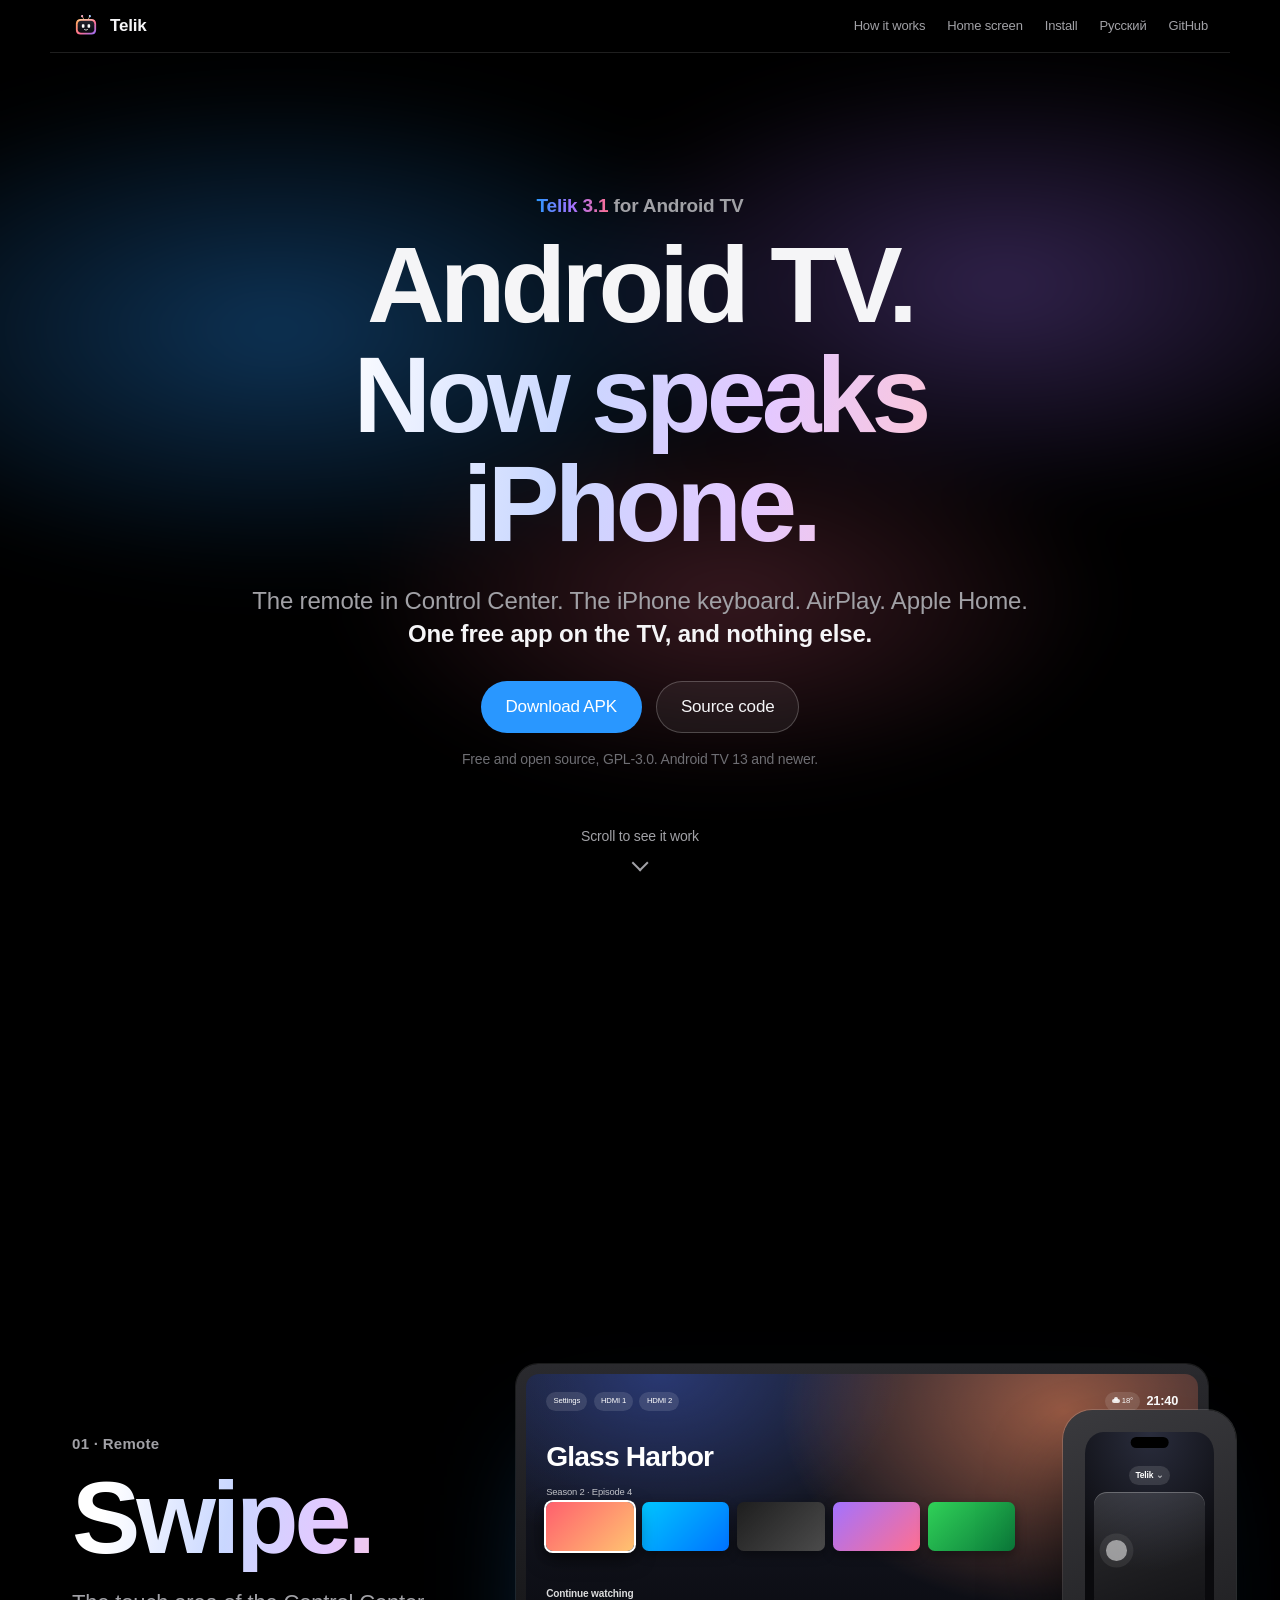
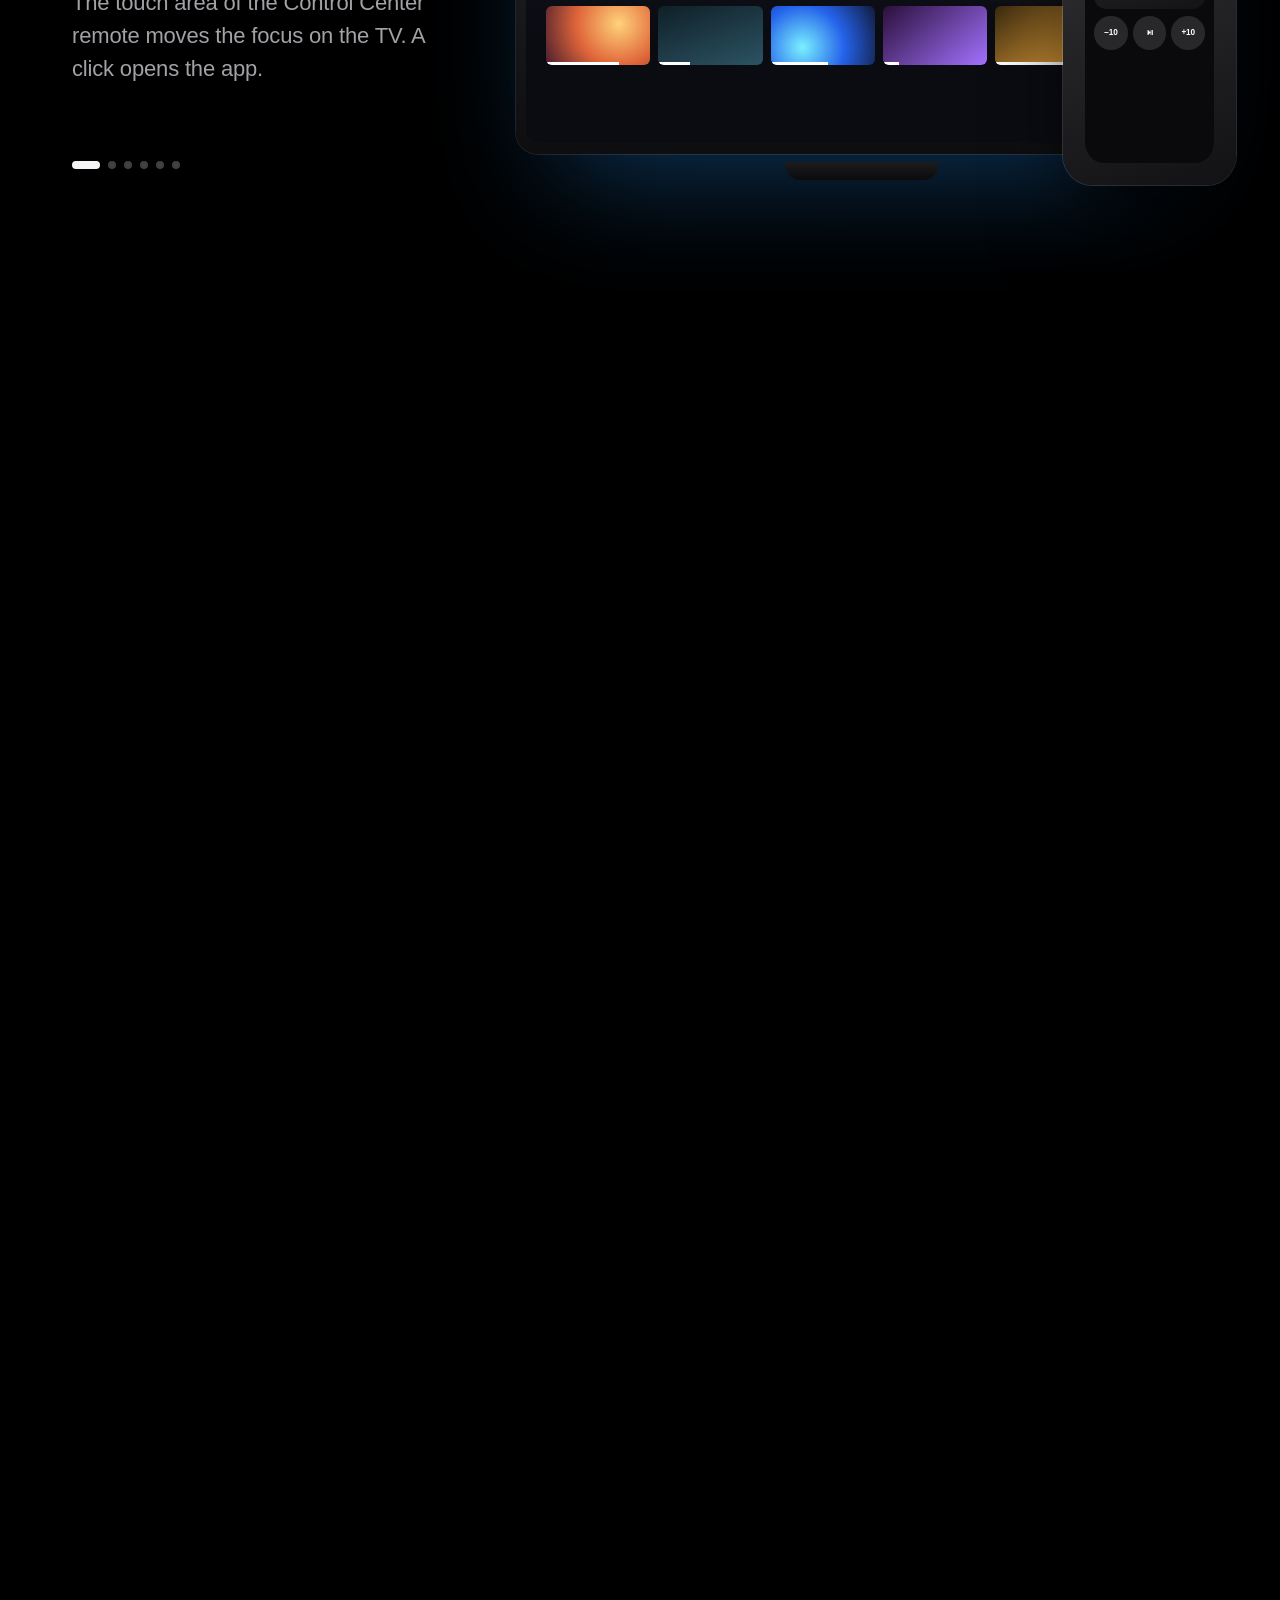
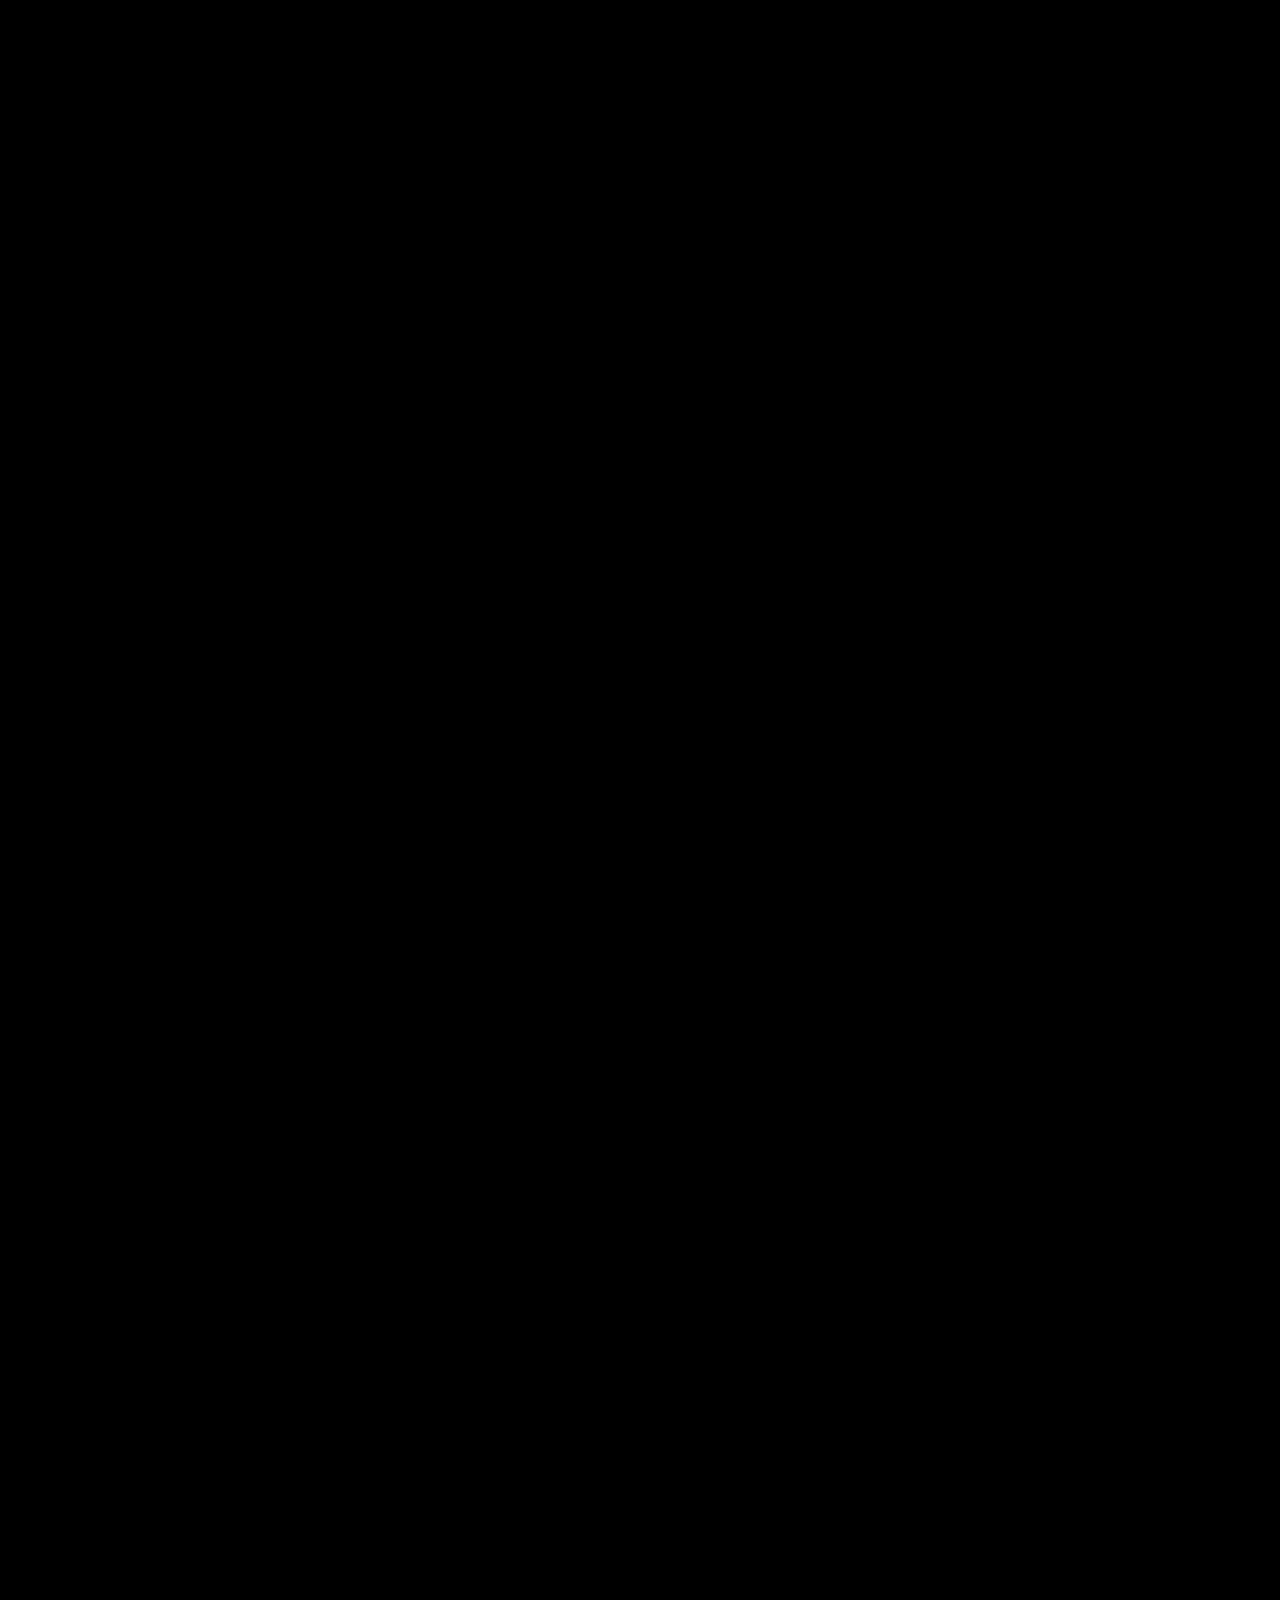
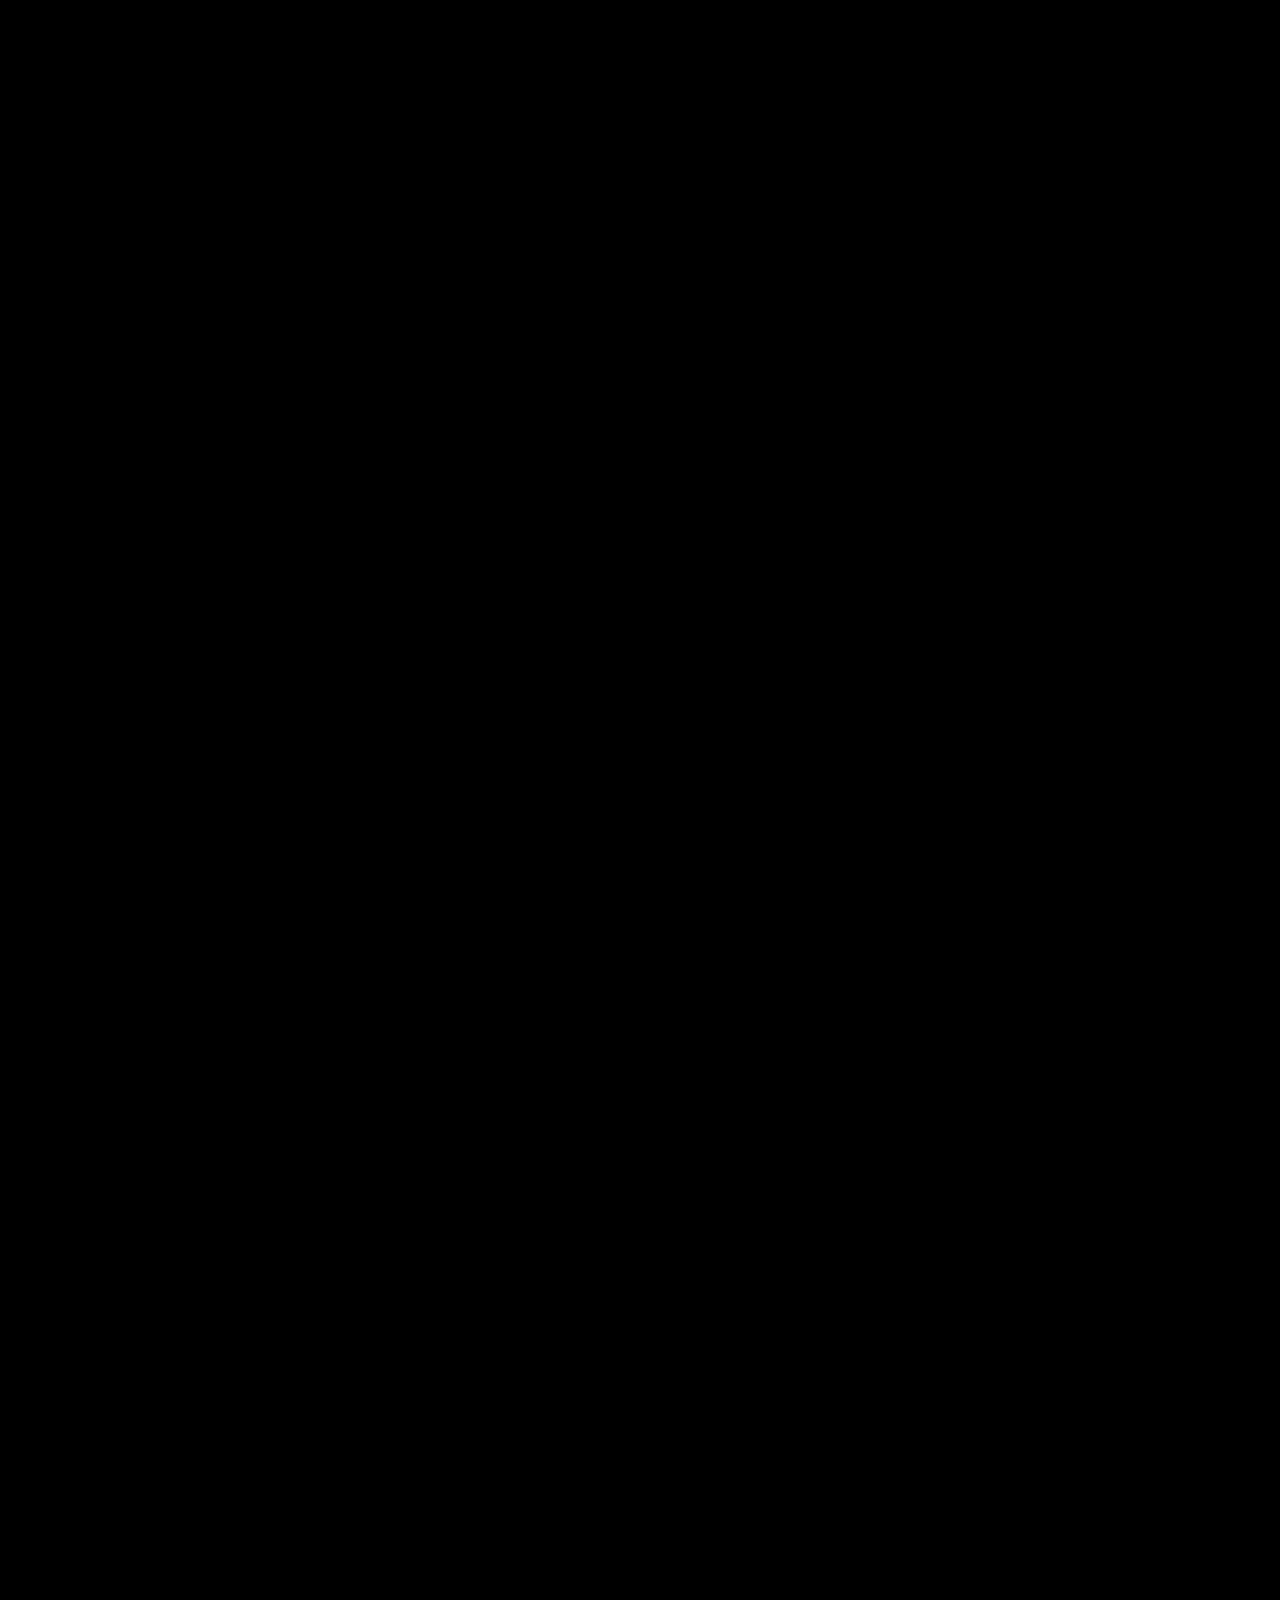
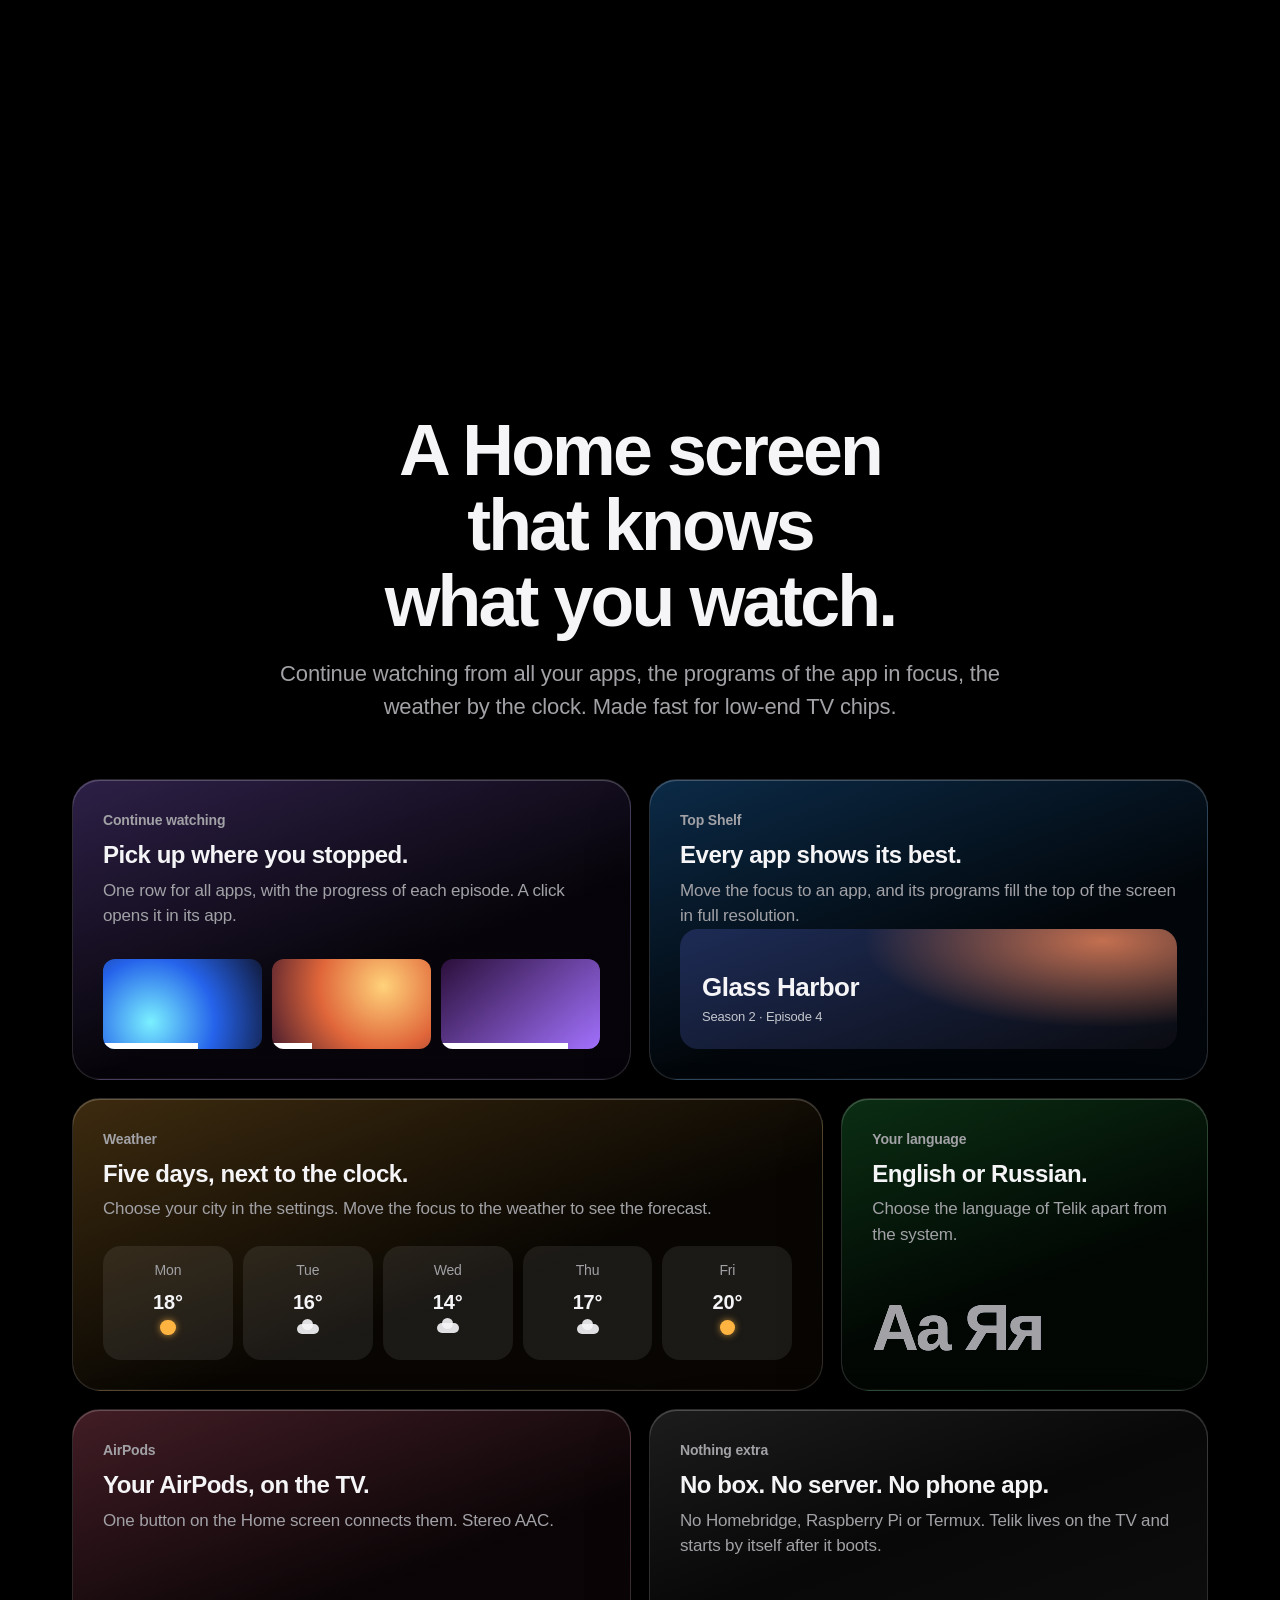
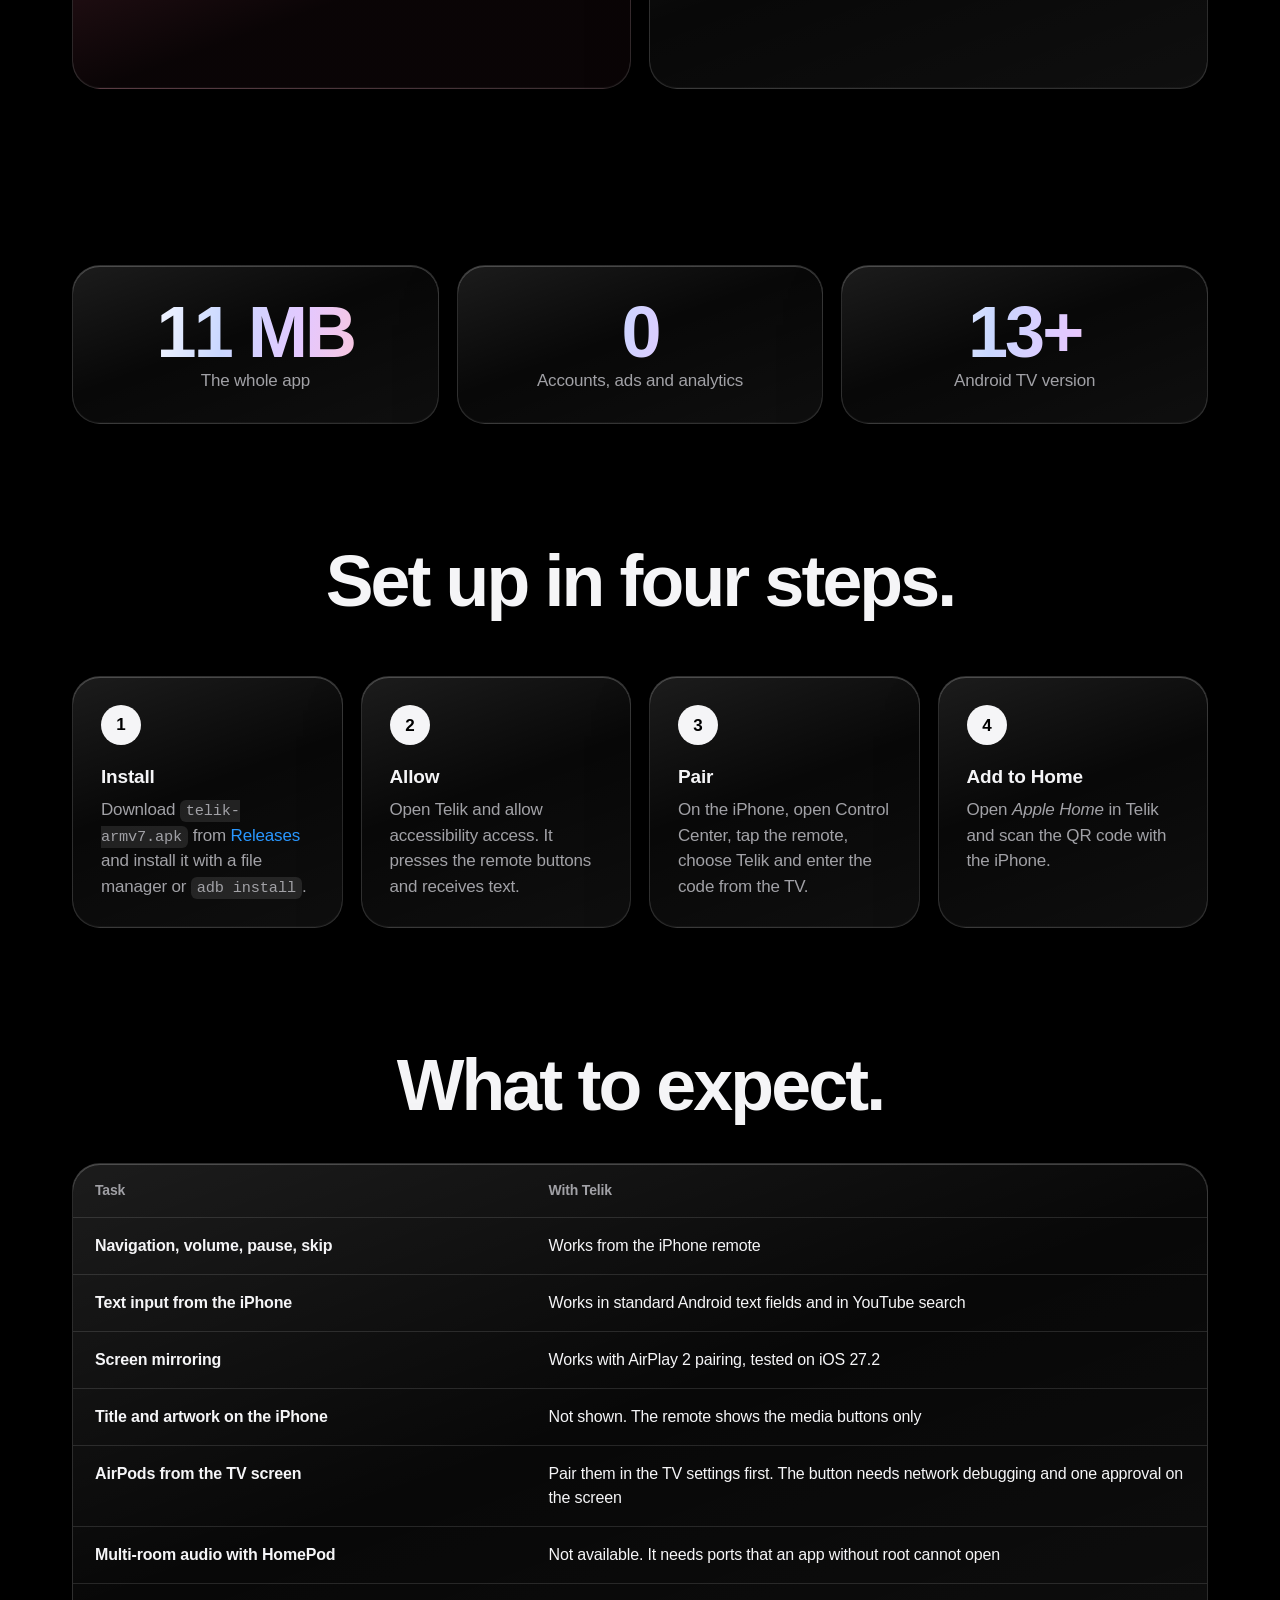
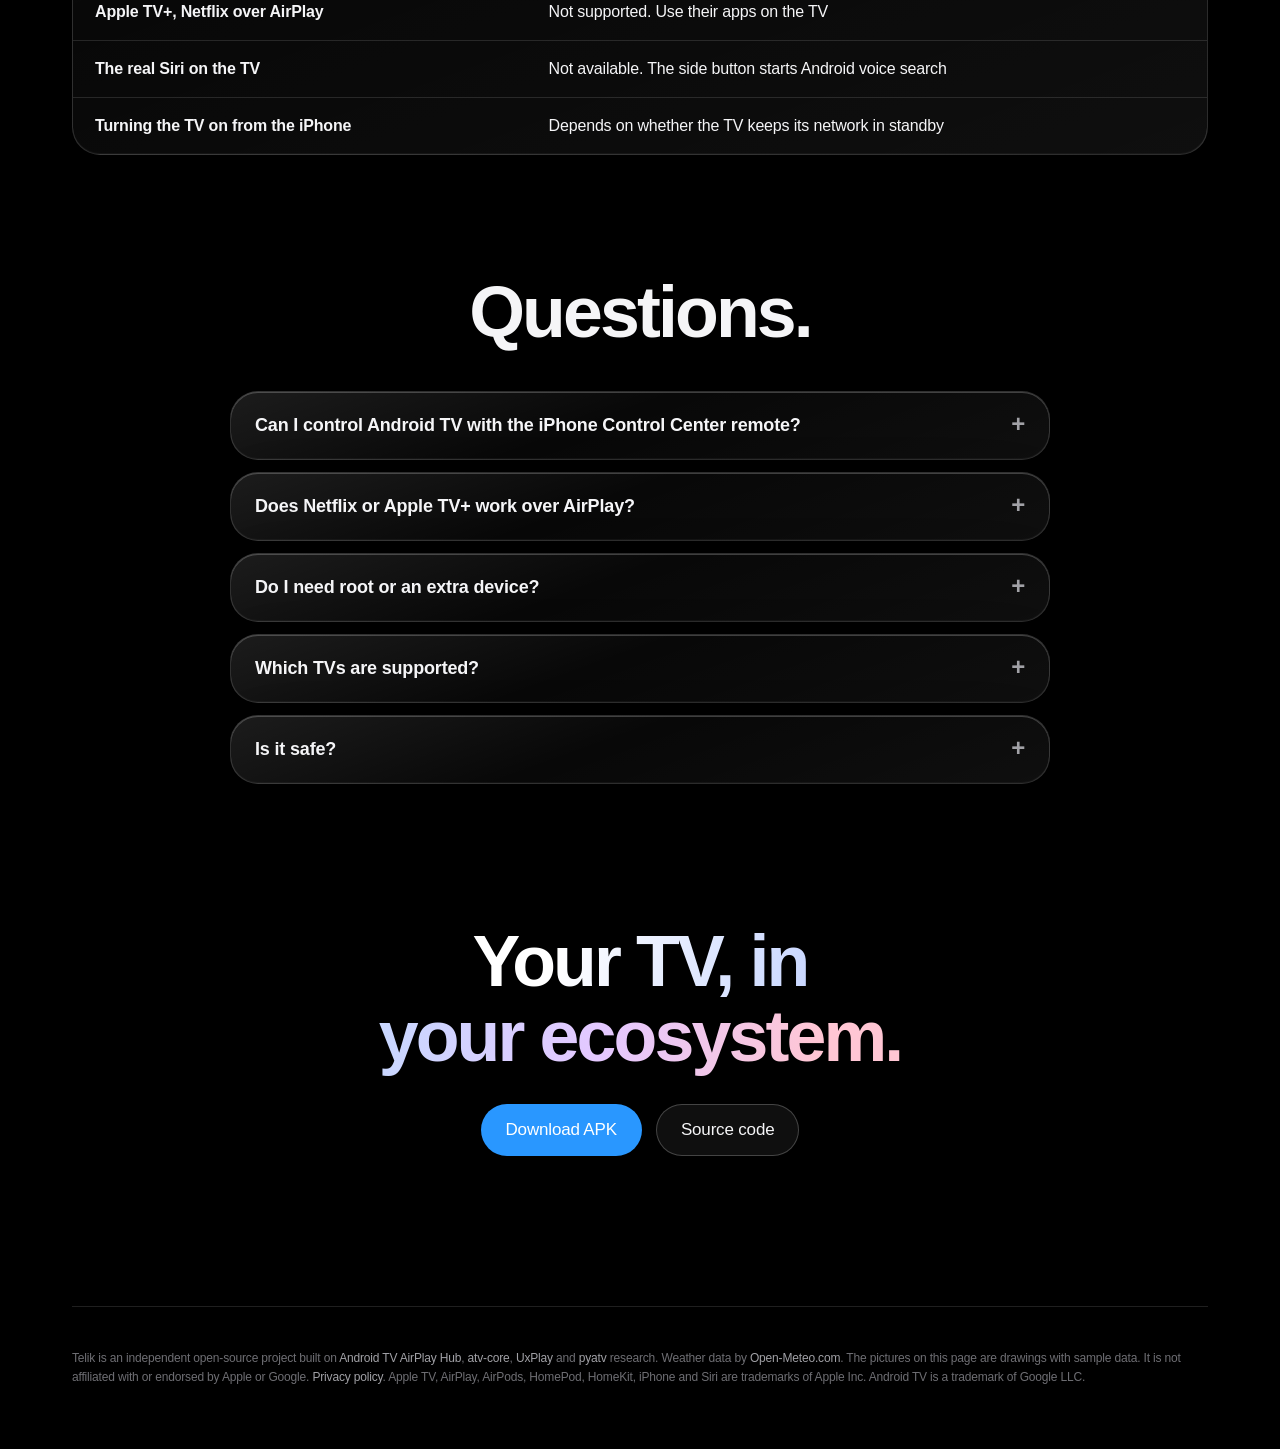
==== commit 920ec37c: "fix: add a version to the stylesheet link A browser kept the old stylesheet for up to 10 minutes wit" ====
--- a/index.html
+++ b/index.html
@@ -19,7 +19,7 @@
 <meta property="og:image:width" content="1200">
 <meta property="og:image:height" content="630">
 <meta name="twitter:card" content="summary_large_image">
-<link rel="stylesheet" href="style.css">
+<link rel="stylesheet" href="style.css?v=2026111702">
 <script type="application/ld+json">
 {
   "@context": "https://schema.org",
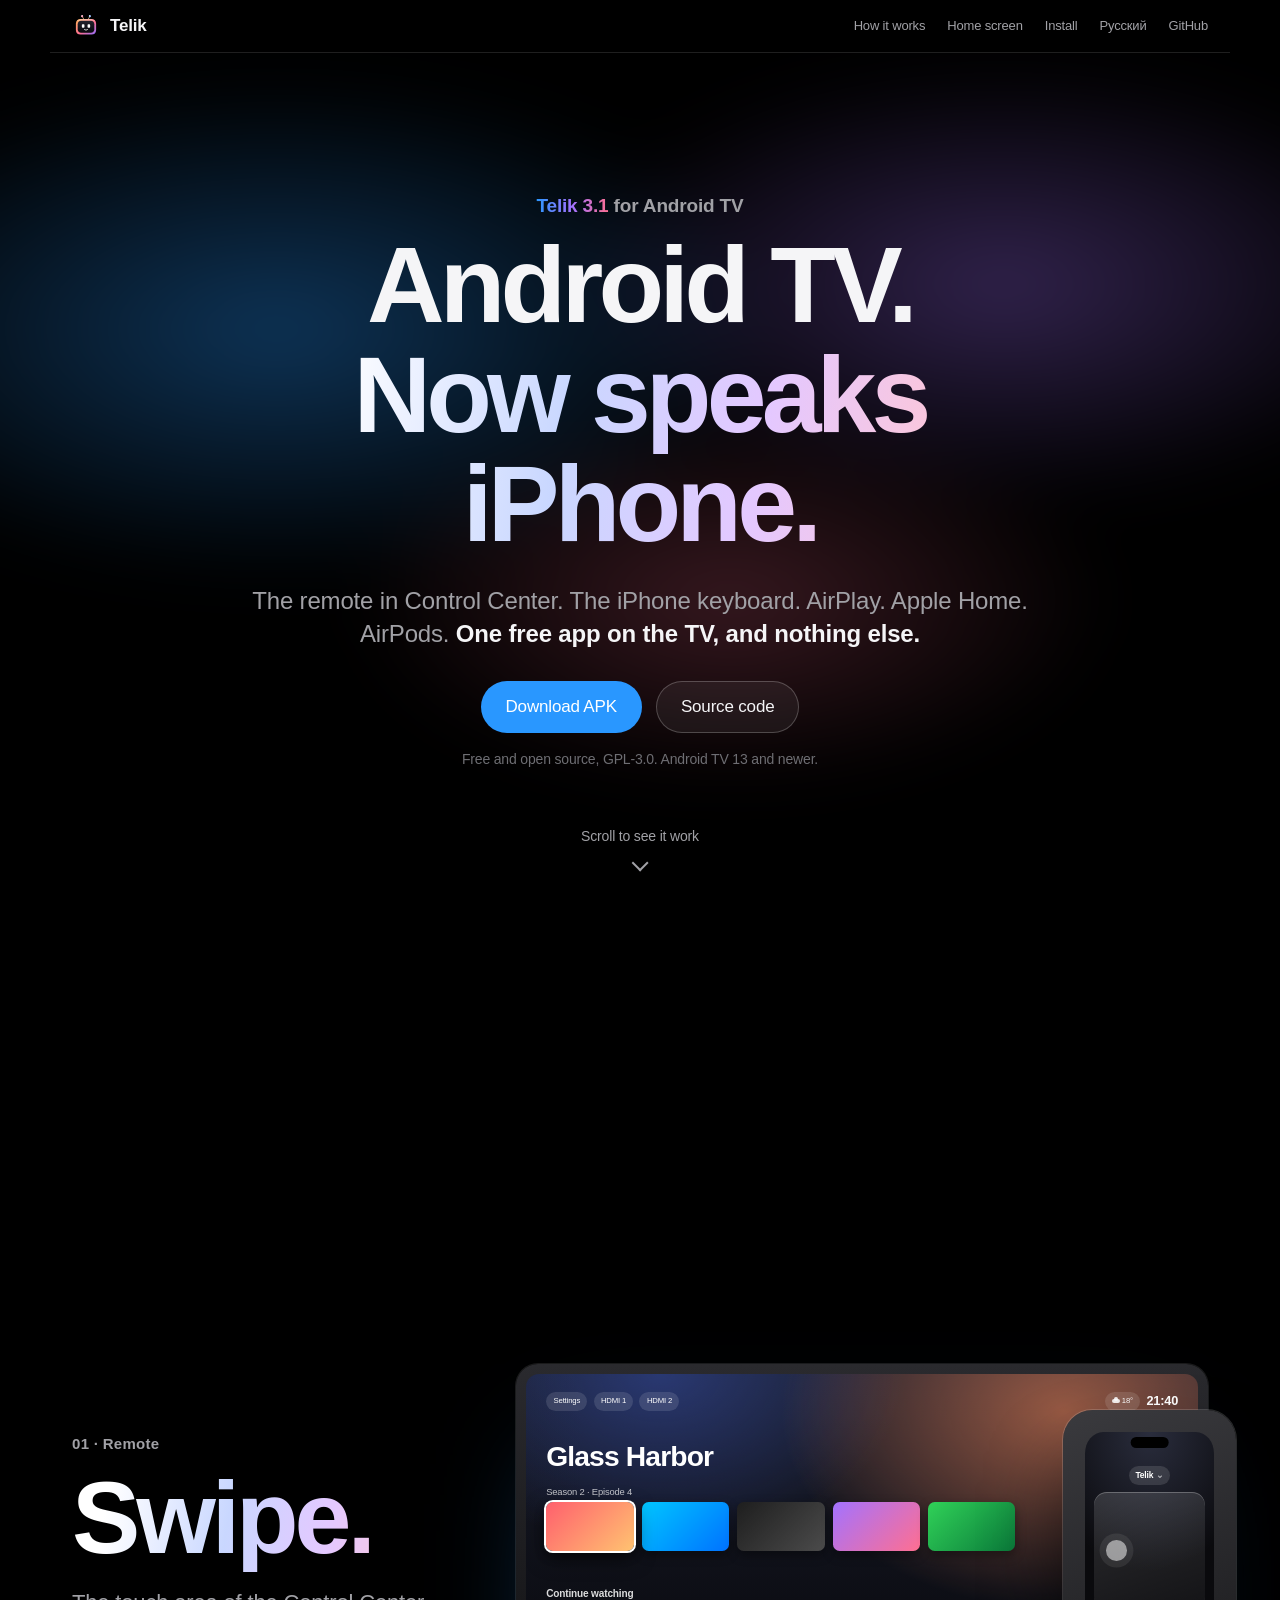
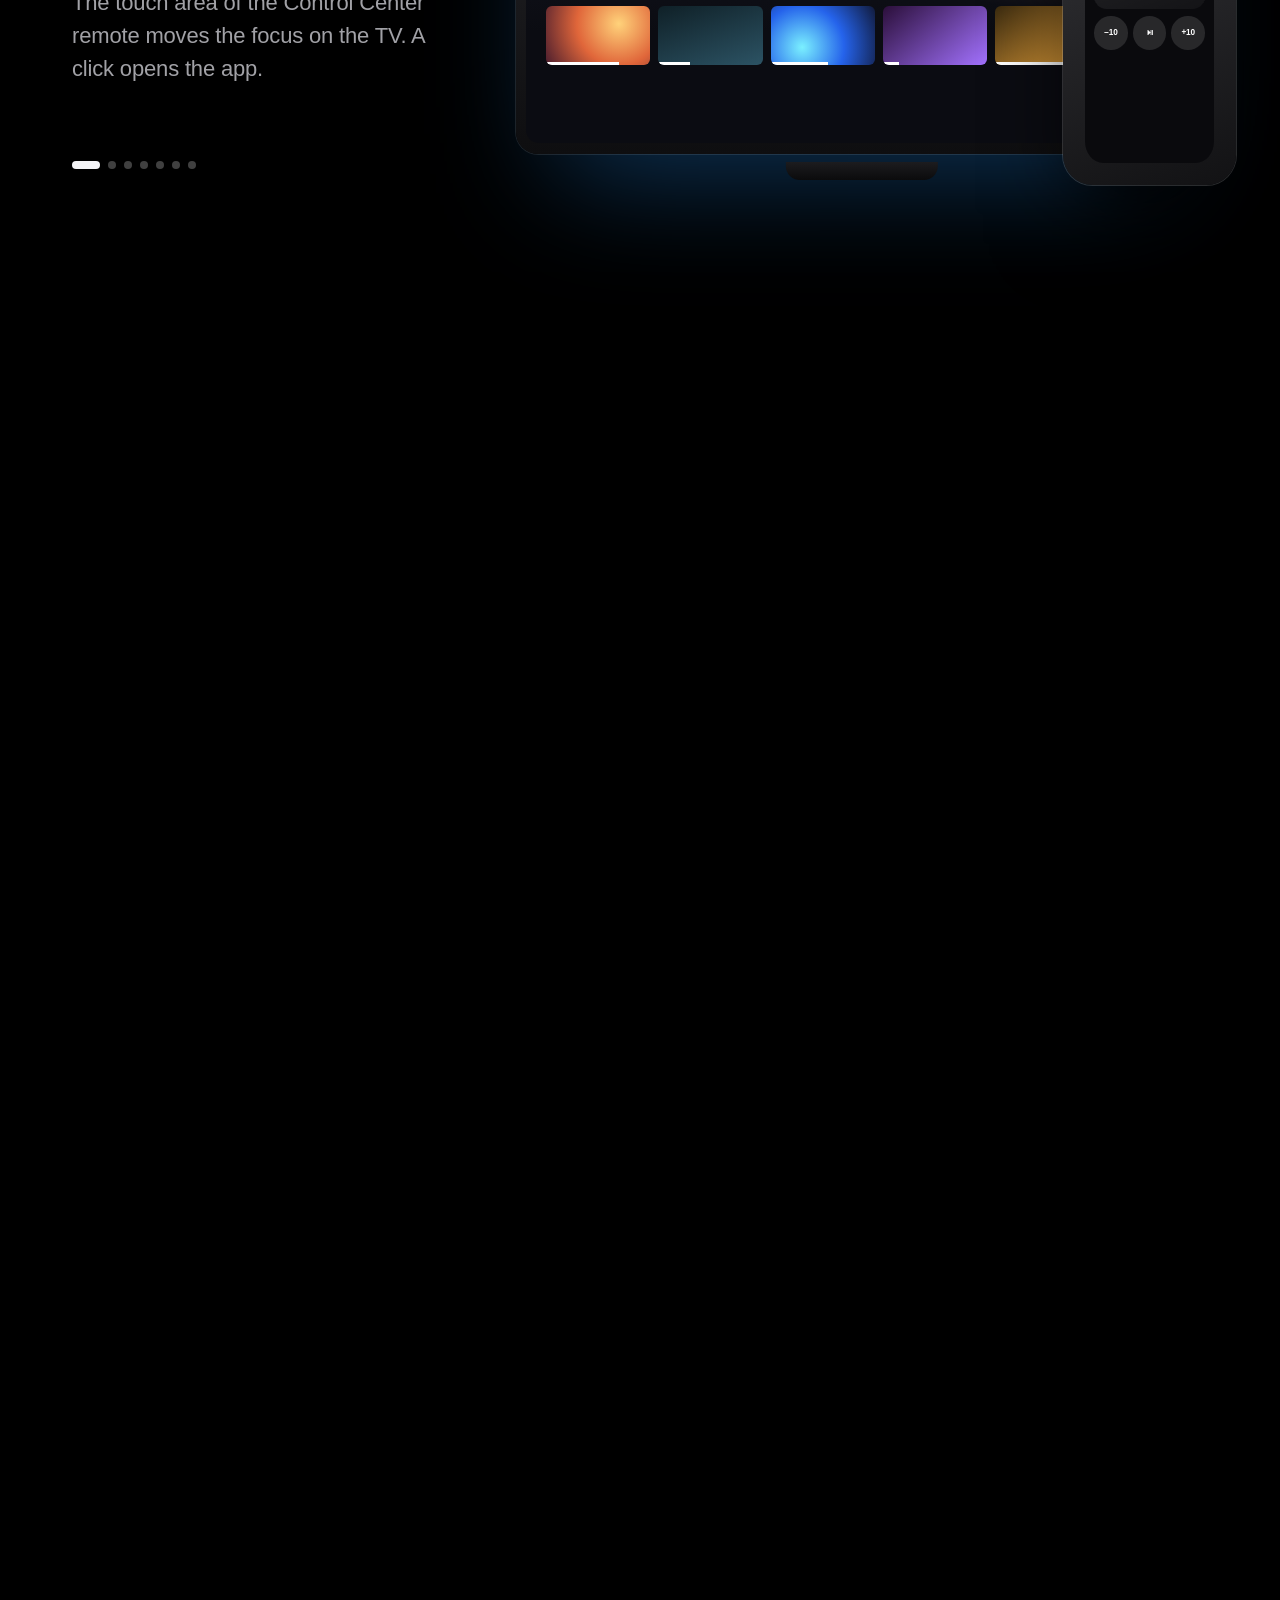
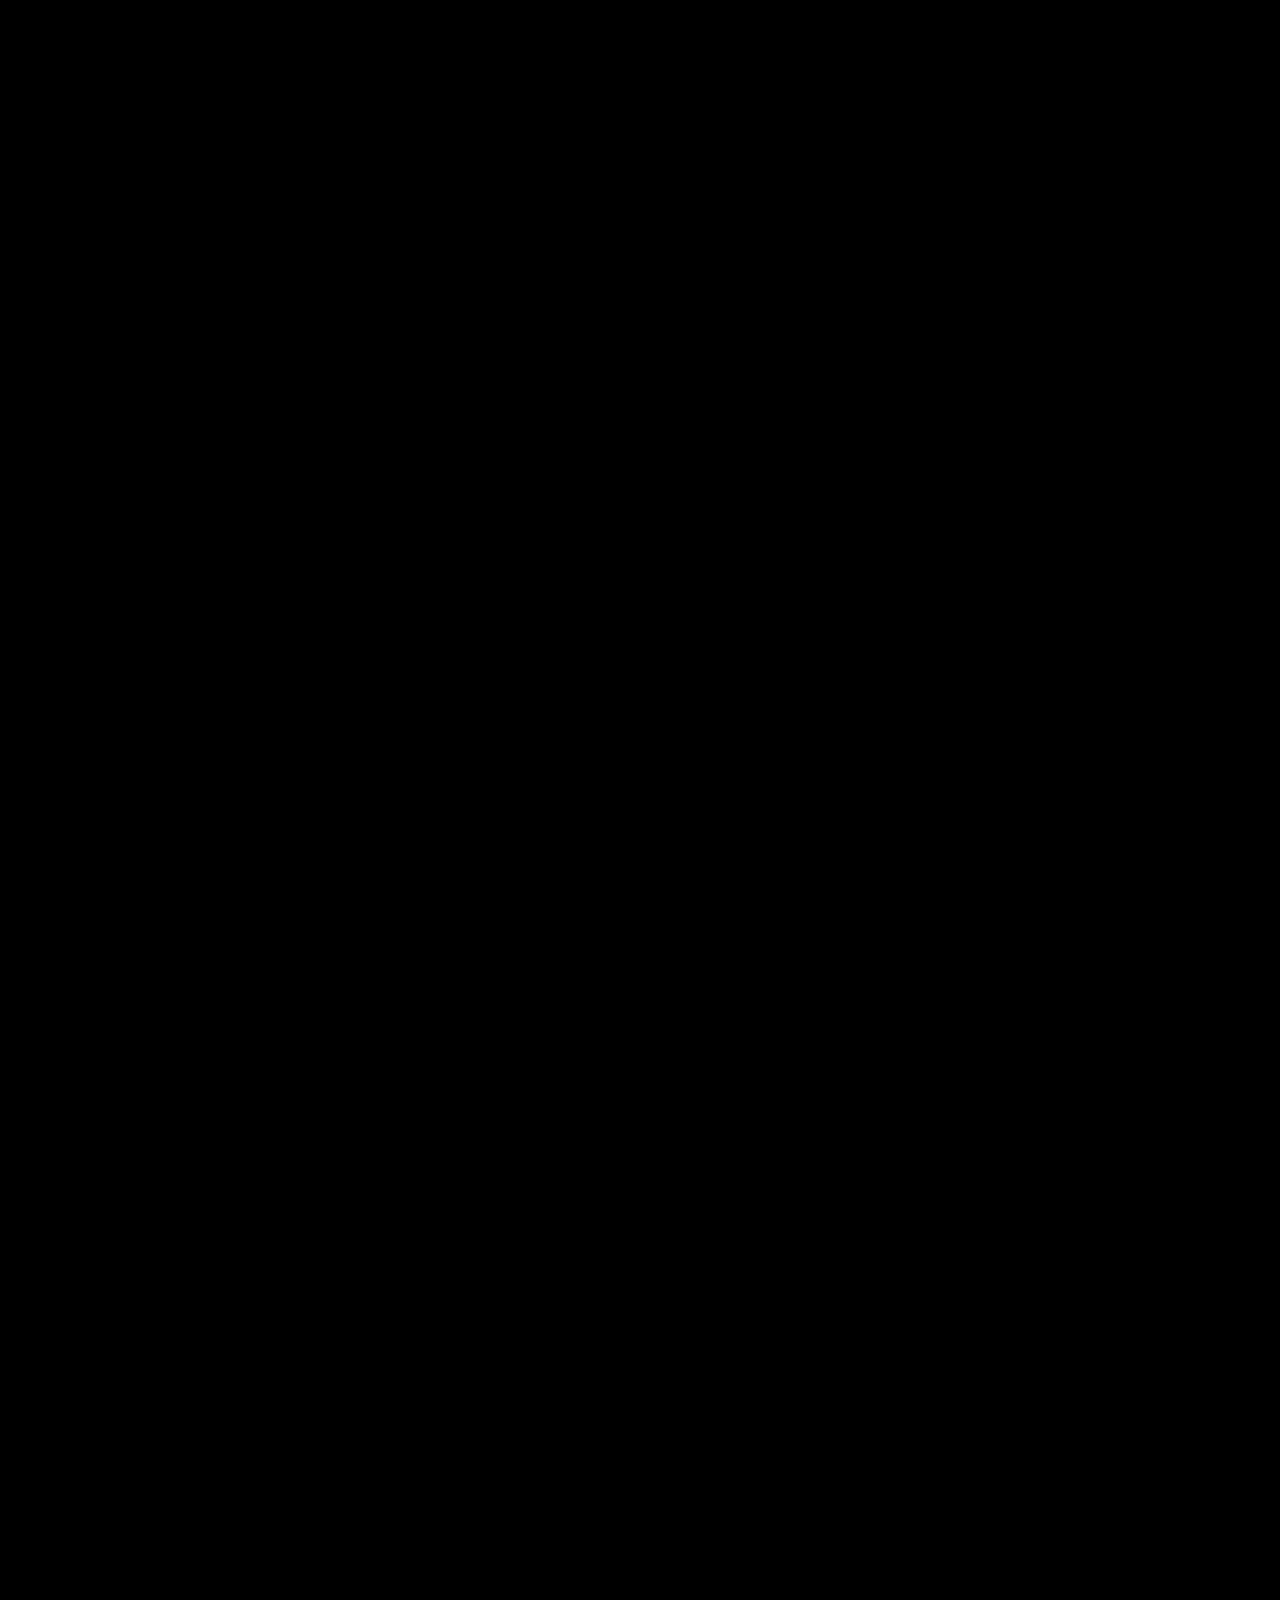
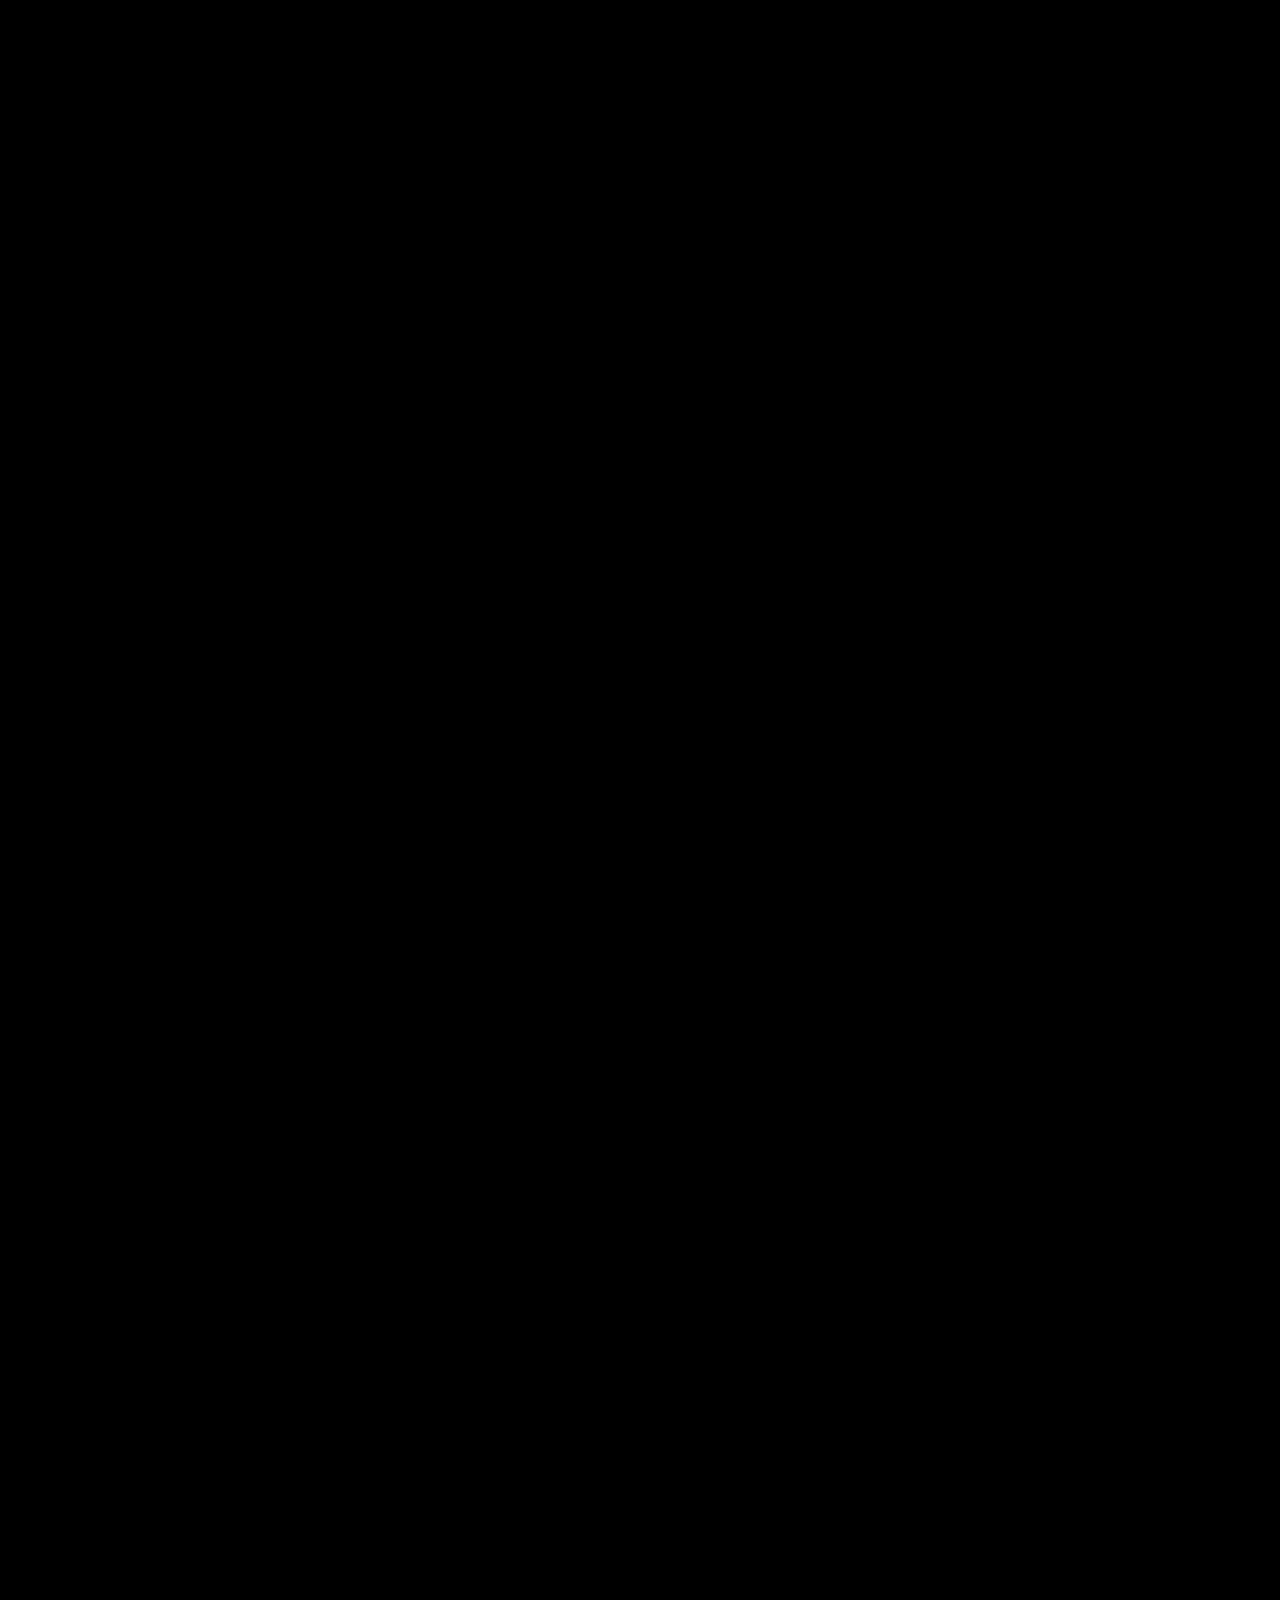
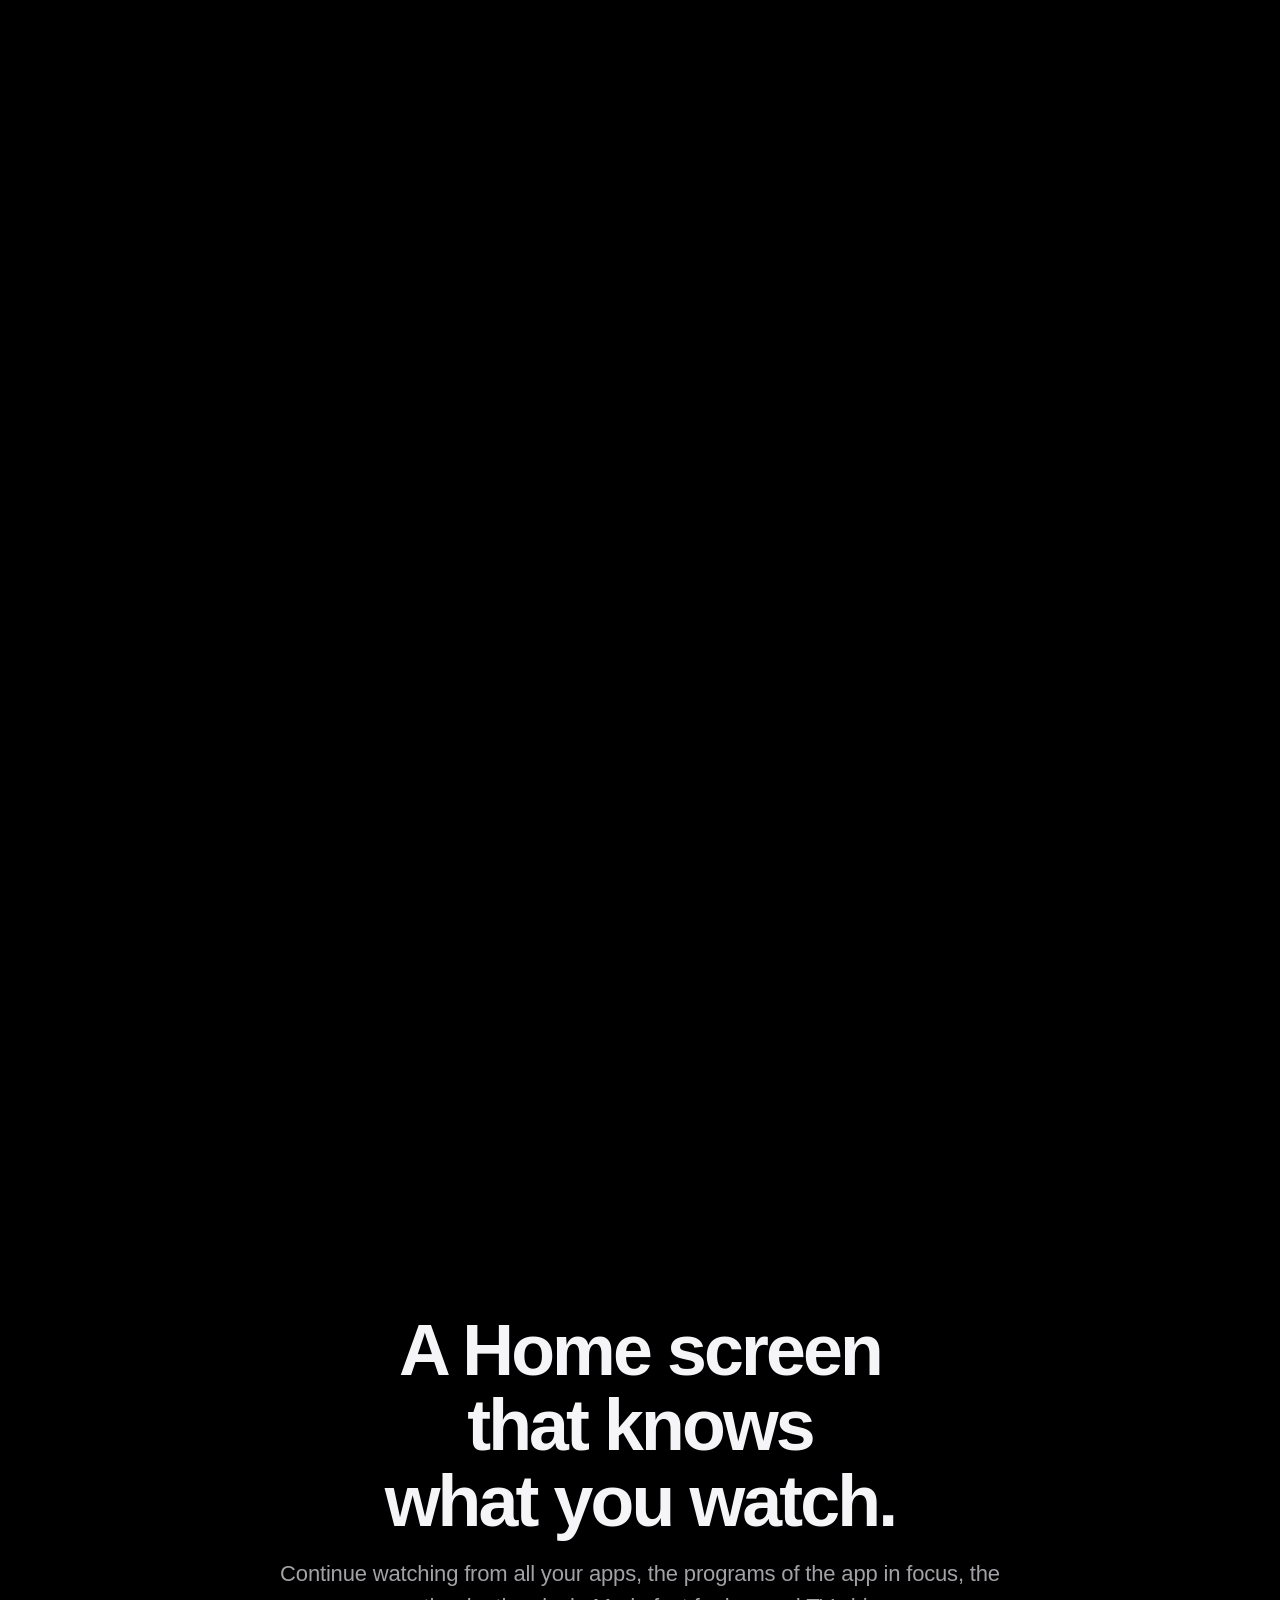
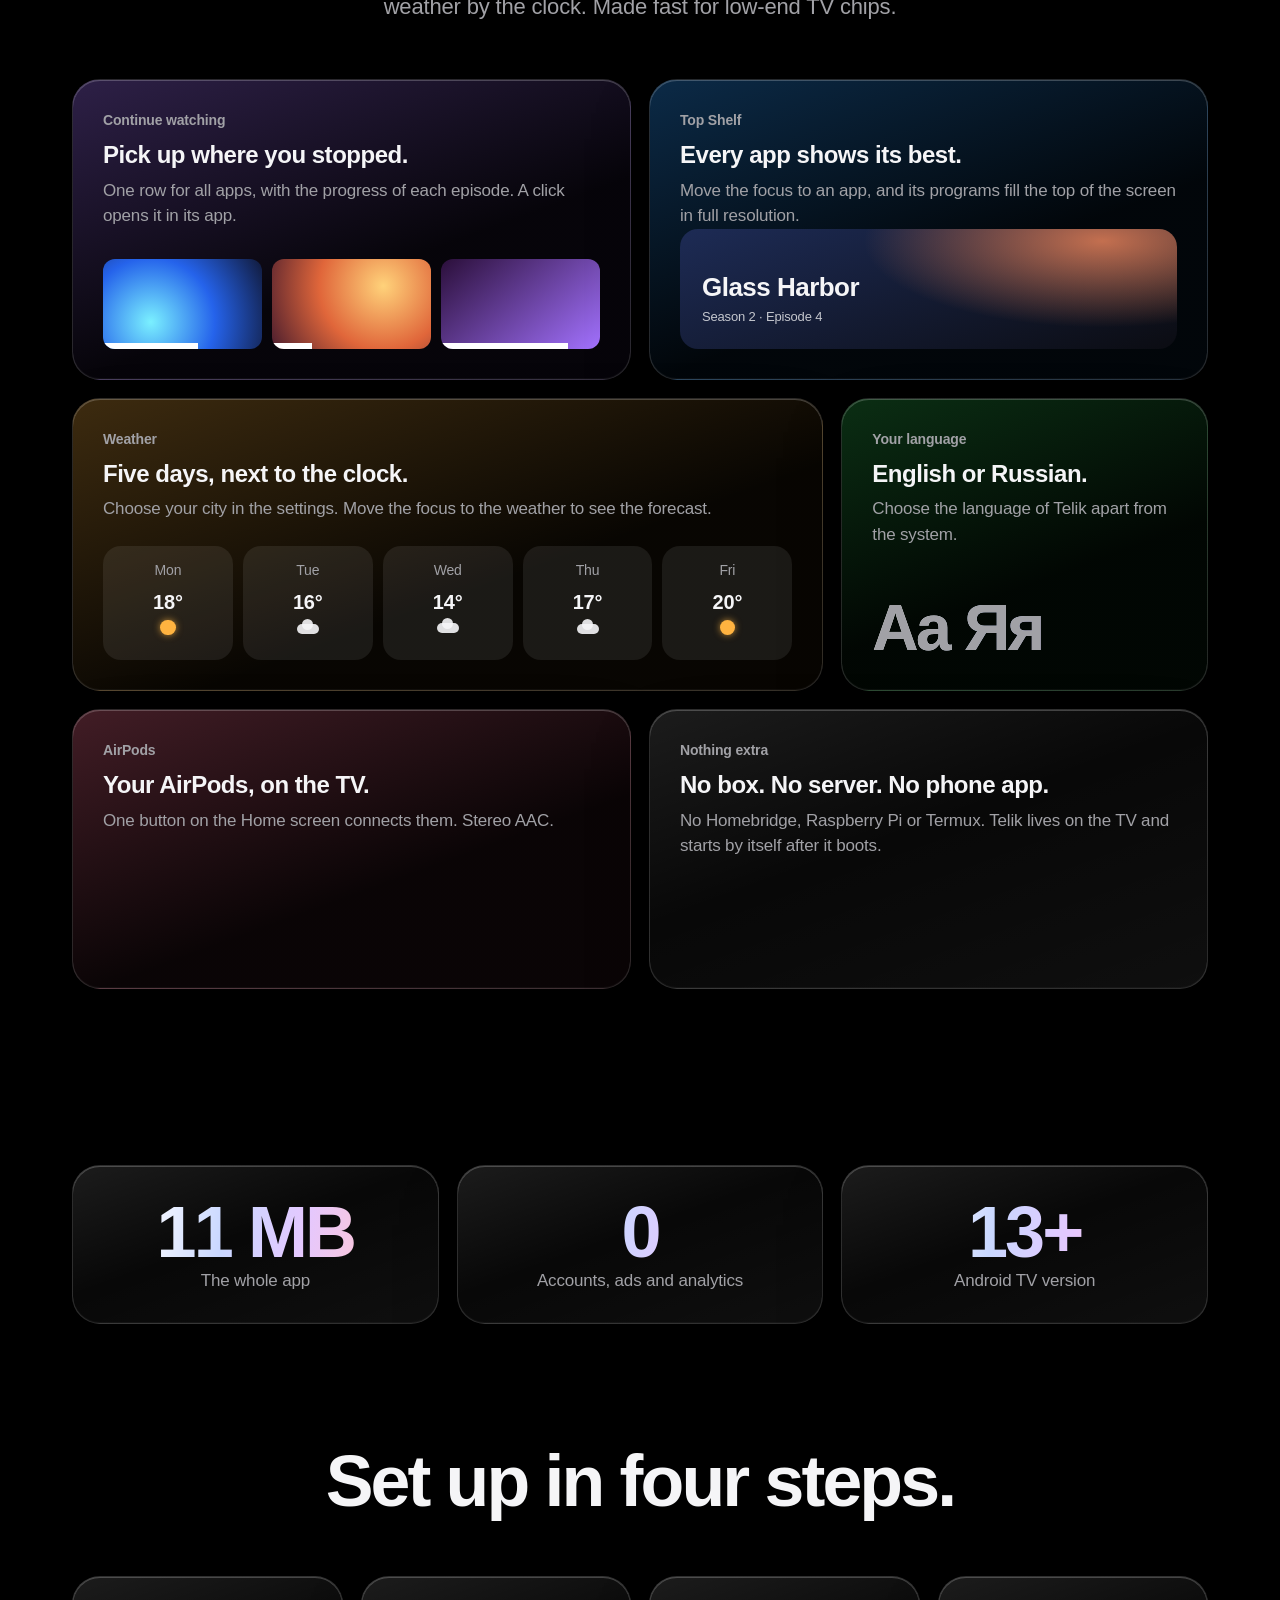
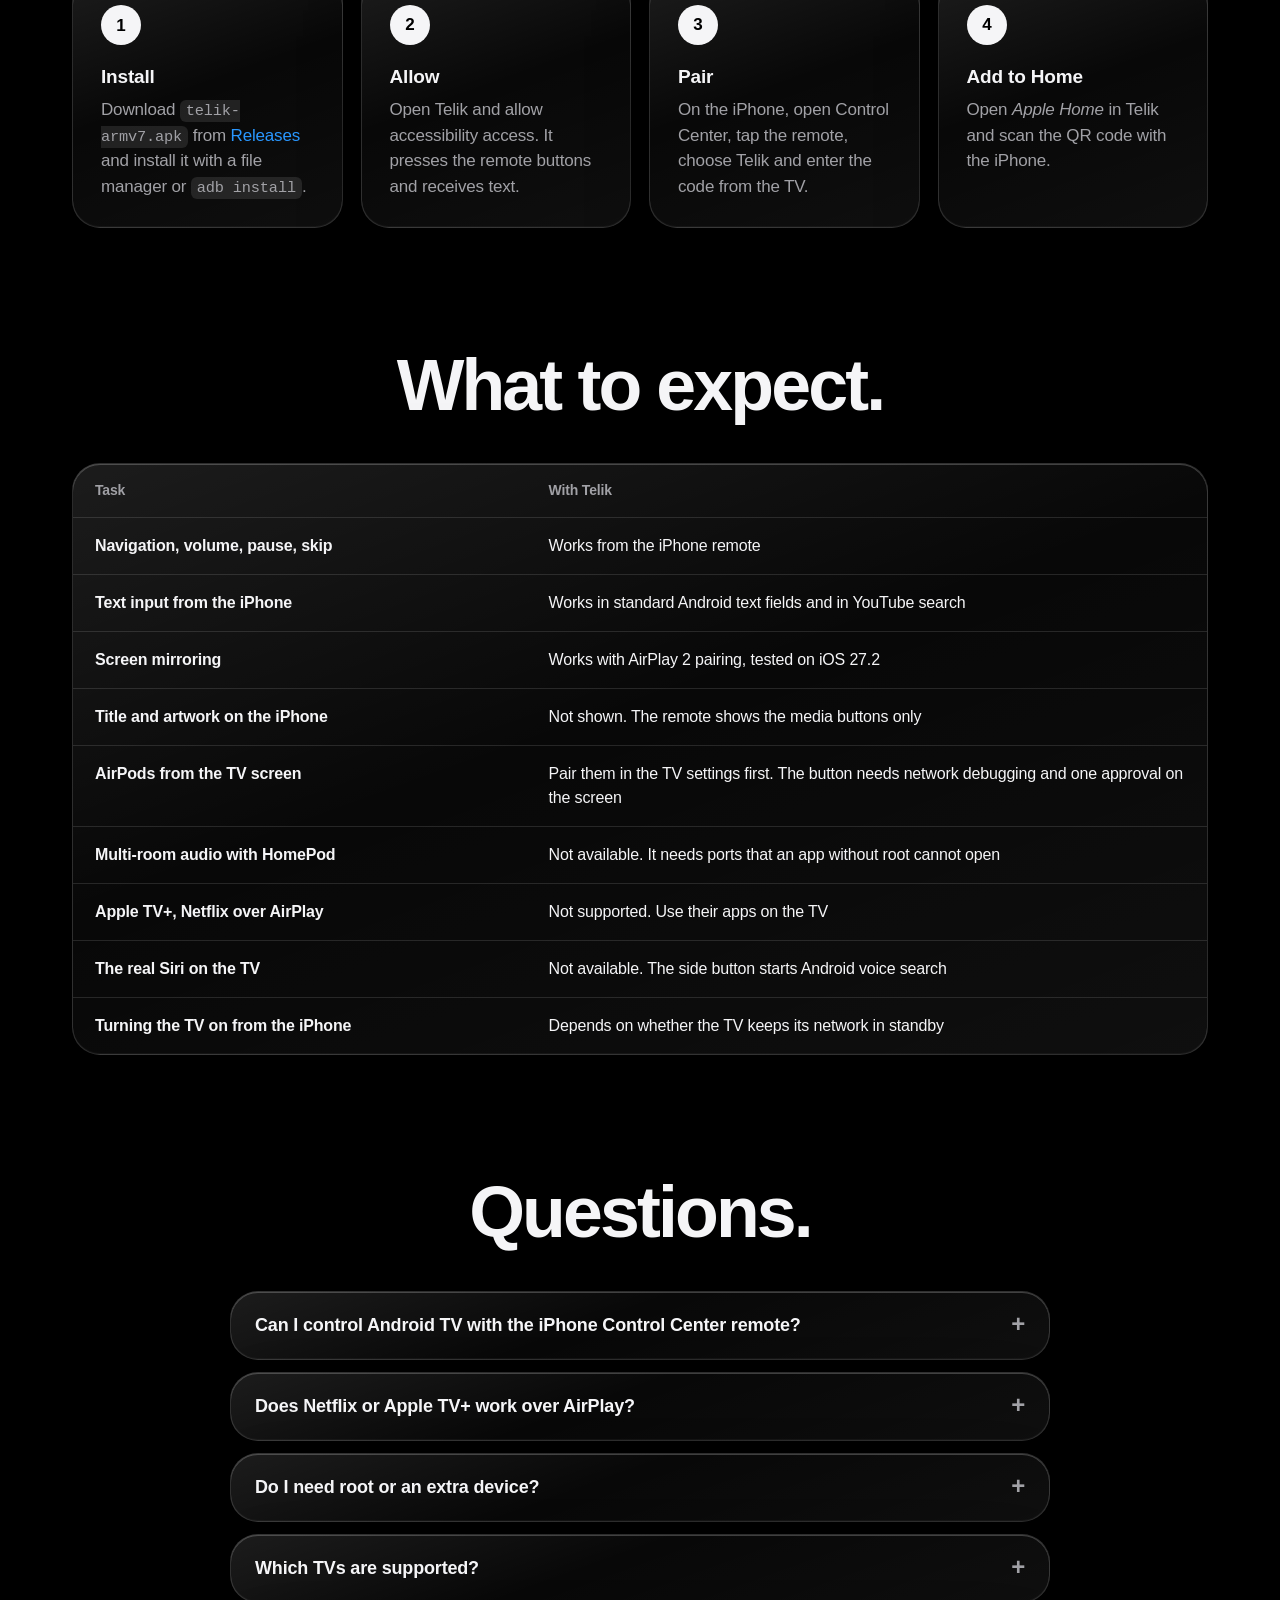
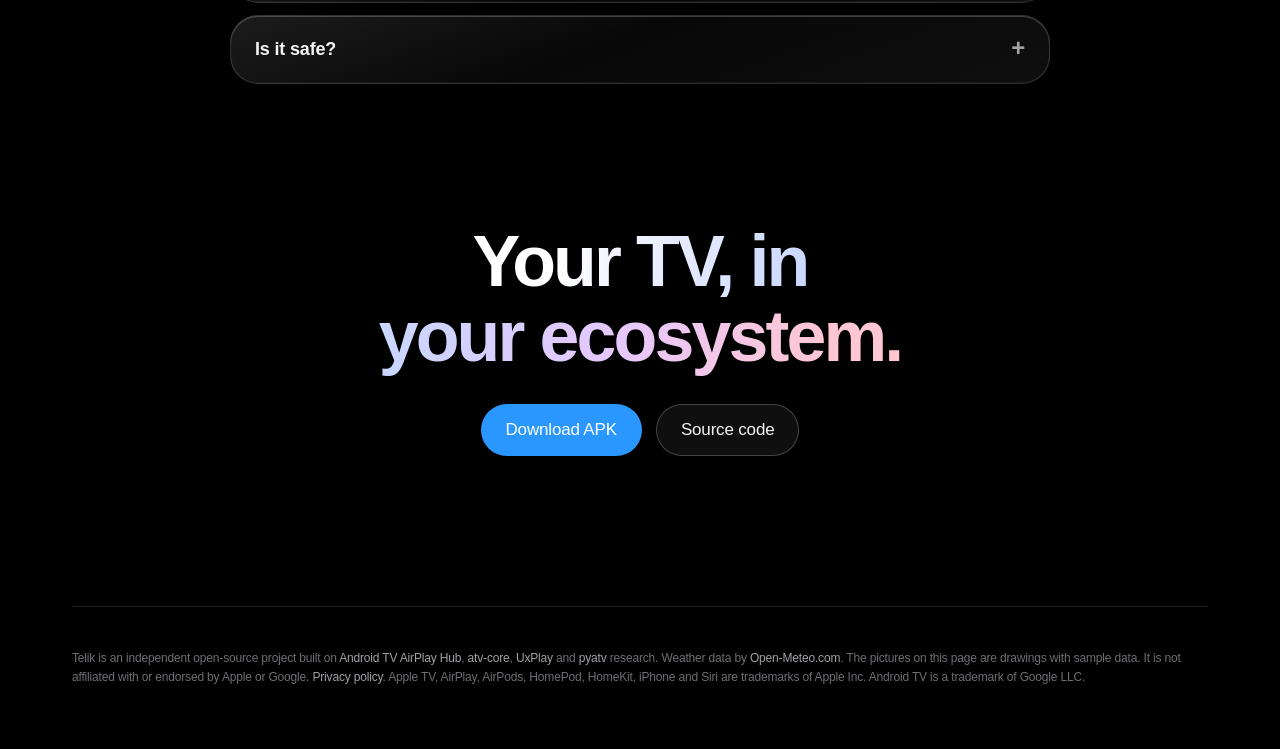
==== commit ada64f7f: "feat: add the airpods max step to the story AirPods were only a small tile below the story. Step 6 n" ====
--- a/index.html
+++ b/index.html
@@ -19,7 +19,7 @@
 <meta property="og:image:width" content="1200">
 <meta property="og:image:height" content="630">
 <meta name="twitter:card" content="summary_large_image">
-<link rel="stylesheet" href="style.css?v=2026111702">
+<link rel="stylesheet" href="style.css?v=2026111704">
 <script type="application/ld+json">
 {
   "@context": "https://schema.org",
@@ -70,7 +70,7 @@
     const r = story.getBoundingClientRect();
     const span = story.offsetHeight - innerHeight;
     const p = Math.min(Math.max(-r.top / span, 0), 0.999);
-    const step = Math.floor(p * 6);
+    const step = Math.floor(p * 7);
     if (step !== last) { stage.dataset.step = step; last = step; }
   };
   addEventListener('scroll', () => requestAnimationFrame(update), { passive: true });
@@ -96,7 +96,7 @@
     <div class="hero">
       <p class="eyebrow"><b>Telik 3.1</b> for Android TV</p>
       <h1>Android TV. <span class="grad">Now speaks iPhone.</span></h1>
-      <p class="lead">The remote in Control Center. The iPhone keyboard. AirPlay. Apple Home. <strong>One free app on the TV, and nothing else.</strong></p>
+      <p class="lead">The remote in Control Center. The iPhone keyboard. AirPlay. Apple Home. AirPods. <strong>One free app on the TV, and nothing else.</strong></p>
       <div class="cta">
         <a class="button primary" href="https://github.com/telikapp/telik/releases/latest">Download APK</a>
         <a class="button" href="https://github.com/telikapp/telik">Source code</a>
@@ -105,7 +105,7 @@
       <a class="cue" href="#story">Scroll to see it work</a>
     </div>
 
-    <section class="story" id="story" aria-label="How Telik works with an iPhone, in six steps">
+    <section class="story" id="story" aria-label="How Telik works with an iPhone, in seven steps">
       <div class="stage" data-step="0">
         <div class="copy">
           <div class="step S0"><span class="n">01 · Remote</span><h2 class="grad">Swipe.</h2><p>The touch area of the Control Center remote moves the focus on the TV. A click opens the app.</p></div>
@@ -113,8 +113,9 @@
           <div class="step S2"><span class="n">03 · Keyboard</span><h2 class="grad">Type.</h2><p>When the TV is ready for text, the iPhone keyboard opens. Cyrillic too.</p></div>
           <div class="step S3"><span class="n">04 · AirPlay</span><h2 class="grad">Mirror.</h2><p>Send the screen of an iPhone, iPad or Mac to the TV with AirPlay 2.</p></div>
           <div class="step S4"><span class="n">05 · Apple Home</span><h2 class="grad">Switch.</h2><p>The TV is a tile in the Home app. Choose HDMI 2, and the console is on the screen.</p></div>
-          <div class="step S5"><span class="n">06 · Screensaver</span><h2 class="grad">Rest.</h2><p>When nobody watches, the TV shows Earth in 4K, with the clock and the weather.</p></div>
-          <div class="dots" aria-hidden="true"><i></i><i></i><i></i><i></i><i></i><i></i></div>
+          <div class="step S5"><span class="n">06 · AirPods</span><h2 class="grad">Listen.</h2><p>One button on the Telik Home screen connects your AirPods to the TV. Late movie, sleeping house.</p></div>
+          <div class="step S6"><span class="n">07 · Screensaver</span><h2 class="grad">Rest.</h2><p>When nobody watches, the TV shows Earth in 4K, with the clock and the weather.</p></div>
+          <div class="dots" aria-hidden="true"><i></i><i></i><i></i><i></i><i></i><i></i><i></i></div>
         </div>
         <div class="devices" aria-hidden="true">
           <div class="tv">
@@ -131,9 +132,11 @@
               <div class="layer L-search"><div class="field"><span>Glass Harbor</span></div><div class="results"><i class="c1"></i><i class="c3"></i><i class="c4"></i></div></div>
               <div class="layer L-mirror photo"><span class="badge">AirPlay</span></div>
               <div class="layer L-hdmi"><span class="banner">HDMI 2</span><div class="logo">PLAY</div></div>
+              <div class="layer L-listen"><div class="hp"><span class="pill on">Headphones</span></div><div class="toast"><i></i><span>AirPods Max connected<small>Sound from the TV</small></span></div><div class="eq"><i style="--h:40%;--d:0s"></i><i style="--h:75%;--d:0.2s"></i><i style="--h:55%;--d:0.4s"></i><i style="--h:90%;--d:0.1s"></i><i style="--h:35%;--d:0.3s"></i><i style="--h:70%;--d:0.5s"></i><i style="--h:50%;--d:0.15s"></i><i style="--h:85%;--d:0.35s"></i><i style="--h:45%;--d:0.25s"></i><i style="--h:65%;--d:0.45s"></i><i style="--h:30%;--d:0.05s"></i><i style="--h:80%;--d:0.3s"></i><i style="--h:60%;--d:0.2s"></i><i style="--h:95%;--d:0.4s"></i><i style="--h:40%;--d:0.1s"></i><i style="--h:70%;--d:0.5s"></i></div></div>
               <div class="layer L-aerial"><div class="over"><b>21:40</b><span><i class="wx cloud"></i> 18°</span></div></div>
             </div>
           </div>
+          <div class="buds"><span class="wave"></span><span class="wave"></span><span class="wave"></span><div class="max"><span class="band"></span><span class="cup l"></span><span class="cup r"></span></div></div>
           <div class="phone">
             <div class="phone-screen">
               <span class="island"></span>
--- a/style.css
+++ b/style.css
@@ -358,7 +358,7 @@
 .shelf span { font-size: 13px; color: rgb(255 255 255 / 75%); }
 
 /* ---------- Story: one gesture, two screens ---------- */
-.story { position: relative; height: 640vh; margin-top: 40px; }
+.story { position: relative; height: 740vh; margin-top: 40px; }
 .stage {
   position: sticky; top: 0; height: 100vh; min-height: 560px;
   display: grid; grid-template-columns: minmax(260px, 0.8fr) 1.4fr; gap: 48px; align-items: center;
@@ -388,13 +388,16 @@
 .stage[data-step="2"] .L-search, .stage[data-step="2"] .P-keys,
 .stage[data-step="3"] .L-mirror, .stage[data-step="3"] .P-mirror,
 .stage[data-step="4"] .L-hdmi, .stage[data-step="4"] .P-home,
-.stage[data-step="5"] .L-aerial, .stage[data-step="5"] .P-sleep { opacity: 1; }
+.stage[data-step="5"] .L-listen, .stage[data-step="5"] .P-buds,
+.stage[data-step="6"] .L-aerial, .stage[data-step="6"] .P-sleep { opacity: 1; }
 .stage[data-step="0"] .S0, .stage[data-step="1"] .S1, .stage[data-step="2"] .S2,
-.stage[data-step="3"] .S3, .stage[data-step="4"] .S4, .stage[data-step="5"] .S5 { opacity: 1; transform: none; }
+.stage[data-step="3"] .S3, .stage[data-step="4"] .S4, .stage[data-step="5"] .S5,
+.stage[data-step="6"] .S6 { opacity: 1; transform: none; }
 .stage[data-step="0"] .dots i:nth-child(1), .stage[data-step="1"] .dots i:nth-child(2),
 .stage[data-step="2"] .dots i:nth-child(3), .stage[data-step="3"] .dots i:nth-child(4),
-.stage[data-step="4"] .dots i:nth-child(5), .stage[data-step="5"] .dots i:nth-child(6) { width: 28px; background: var(--ink); }
-.stage[data-step="5"] .devices .tv { box-shadow: 0 0 0 1px rgb(255 255 255 / 10%), 0 60px 140px -30px rgb(255 170 110 / 45%), 0 40px 80px -20px rgb(0 0 0 / 90%); }
+.stage[data-step="4"] .dots i:nth-child(5), .stage[data-step="5"] .dots i:nth-child(6),
+.stage[data-step="6"] .dots i:nth-child(7) { width: 28px; background: var(--ink); }
+.stage[data-step="6"] .devices .tv { box-shadow: 0 0 0 1px rgb(255 255 255 / 10%), 0 60px 140px -30px rgb(255 170 110 / 45%), 0 40px 80px -20px rgb(0 0 0 / 90%); }
 
 /* 0 Swipe: the finger and the focus ring move together (4 s loop). */
 .L-home .ring {
@@ -480,7 +483,7 @@
 html:not(.js) .stage .L-home, html:not(.js) .stage .P-touch { opacity: 1; }
 
 @media (max-width: 860px) {
-  .story { height: 700vh; }
+  .story { height: 820vh; }
   .stage { grid-template-columns: 1fr; grid-template-rows: auto auto; gap: 56px; align-content: center; padding-top: 48px; }
   .devices { order: -1; margin-right: 14%; }
   .devices .phone { right: -17%; bottom: -42%; width: 27%; }
@@ -498,3 +501,63 @@
 .cue:hover { color: var(--ink); text-decoration: none; }
 @keyframes nudge { 50% { transform: translateY(6px) rotate(45deg); } }
 .L-mirror .badge { left: 3cqw; right: auto; top: 3cqw; }
+
+/* 5 Listen: the phone gives way to the AirPods case. */
+.stage[data-step="5"] .phone { opacity: 0; transform: translateY(8%) scale(0.92); }
+.devices .phone { transition: opacity 0.6s, transform 0.6s; }
+.buds {
+  position: absolute; right: 0; bottom: -6%; width: clamp(110px, 19%, 190px); aspect-ratio: 1.25;
+  opacity: 0; transform: translateY(14%) scale(0.9); transition: opacity 0.6s, transform 0.6s;
+}
+.stage[data-step="5"] .buds { opacity: 1; transform: none; }
+.buds .case {
+  position: absolute; inset: 0; border-radius: 26% / 32%;
+  background: linear-gradient(160deg, #ffffff, #e4e4ea 55%, #c9c9d1);
+  box-shadow: inset 0 -6px 14px rgb(0 0 0 / 12%), 0 30px 60px -18px rgb(0 0 0 / 90%);
+}
+.buds .case::before { content: ""; position: absolute; left: 0; right: 0; top: 34%; height: 1px; background: rgb(0 0 0 / 18%); }
+.buds .case::after { content: ""; position: absolute; left: 50%; top: 52%; width: 6px; height: 6px; margin-left: -3px; border-radius: 50%; background: var(--green); box-shadow: 0 0 8px var(--green); animation: blink 1.6s steps(1) infinite; }
+.buds .wave { position: absolute; left: 50%; top: 40%; width: 100%; aspect-ratio: 1; border-radius: 50%; border: 2px solid rgb(255 255 255 / 40%); transform: translate(-50%, -50%) scale(0.6); opacity: 0; animation: ripple 2.4s ease-out infinite; }
+.buds .wave:nth-child(2) { animation-delay: 0.8s; }
+.buds .wave:nth-child(3) { animation-delay: 1.6s; }
+@keyframes ripple { 0% { opacity: 0.8; transform: translate(-50%, -50%) scale(0.7); } 100% { opacity: 0; transform: translate(-50%, -50%) scale(2.2); } }
+.L-listen .hp { position: absolute; left: 3cqw; top: 2.6cqw; display: flex; gap: 0.9cqw; }
+.L-listen .hp .pill.on { background: #fff; color: #000; font-weight: 600; animation: press 3s infinite; }
+.L-listen .toast {
+  position: absolute; right: 3cqw; top: 2.6cqw; display: flex; align-items: center; gap: 1.2cqw; padding: 1.2cqw 2cqw; border-radius: 2cqw;
+  background: rgb(255 255 255 / 14%); backdrop-filter: blur(8px); font-size: 1.6cqw; font-weight: 600;
+}
+.L-listen .toast i { width: 2.6cqw; height: 2cqw; border-radius: 0.6cqw; background: #f2f2f5; }
+.L-listen .toast small { display: block; font-weight: 500; opacity: 0.7; font-size: 1.2cqw; }
+.L-listen .eq { position: absolute; left: 3cqw; right: 3cqw; bottom: 6cqw; height: 16cqw; display: flex; align-items: flex-end; gap: 0.8cqw; }
+.L-listen .eq i { flex: 1; border-radius: 0.4cqw; background: linear-gradient(var(--blue), var(--violet)); height: var(--h); animation: eq 1.2s ease-in-out infinite alternate; animation-delay: var(--d); }
+@media (max-width: 860px) {
+  .buds { right: -12%; bottom: -34%; width: 24%; }
+}
+/* AirPods Max drawn in CSS: a mesh headband and two ear cups. */
+.buds { aspect-ratio: 0.95; }
+.max { position: absolute; inset: 0; filter: drop-shadow(0 30px 40px rgb(0 0 0 / 85%)); }
+.max .band {
+  position: absolute; left: 14%; right: 14%; top: 4%; height: 62%;
+  border: 0.55em solid transparent; border-bottom: 0; border-radius: 50% 50% 0 0 / 100% 100% 0 0;
+  border-color: #d9d9de; font-size: clamp(8px, 1vw, 14px);
+}
+.max .band::after {
+  content: ""; position: absolute; inset: 0.2em; border: 0.5em solid transparent; border-bottom: 0; border-radius: inherit;
+  border-color: rgb(40 40 46 / 85%);
+  -webkit-mask: repeating-linear-gradient(45deg, #000 0 2px, transparent 2px 4px); mask: repeating-linear-gradient(45deg, #000 0 2px, transparent 2px 4px);
+}
+.max .cup {
+  position: absolute; bottom: 4%; width: 36%; height: 50%; border-radius: 30% / 22%;
+  background: linear-gradient(160deg, #f4f4f7, #c8c8cf 60%, #a9a9b2);
+  box-shadow: inset 0 -6px 12px rgb(0 0 0 / 15%), inset 0 2px 0 rgb(255 255 255 / 80%);
+}
+.max .cup::before { content: ""; position: absolute; top: -8%; left: 50%; width: 10%; height: 14%; margin-left: -5%; border-radius: 2px; background: #b8b8c0; }
+.max .cup.l { left: 4%; }
+.max .cup.r { right: 4%; }
+.max .cup.l::after, .max .cup.r::after { content: ""; position: absolute; top: 18%; bottom: 18%; width: 22%; border-radius: 40%; background: #2b2b31; }
+.max .cup.l::after { right: -6%; }
+.max .cup.r::after { left: -6%; }
+.buds::after { content: none; }
+.devices .buds { width: clamp(130px, 24%, 230px); right: -2%; }
+@media (max-width: 860px) { .devices .buds { width: 30%; right: -14%; bottom: -30%; } }
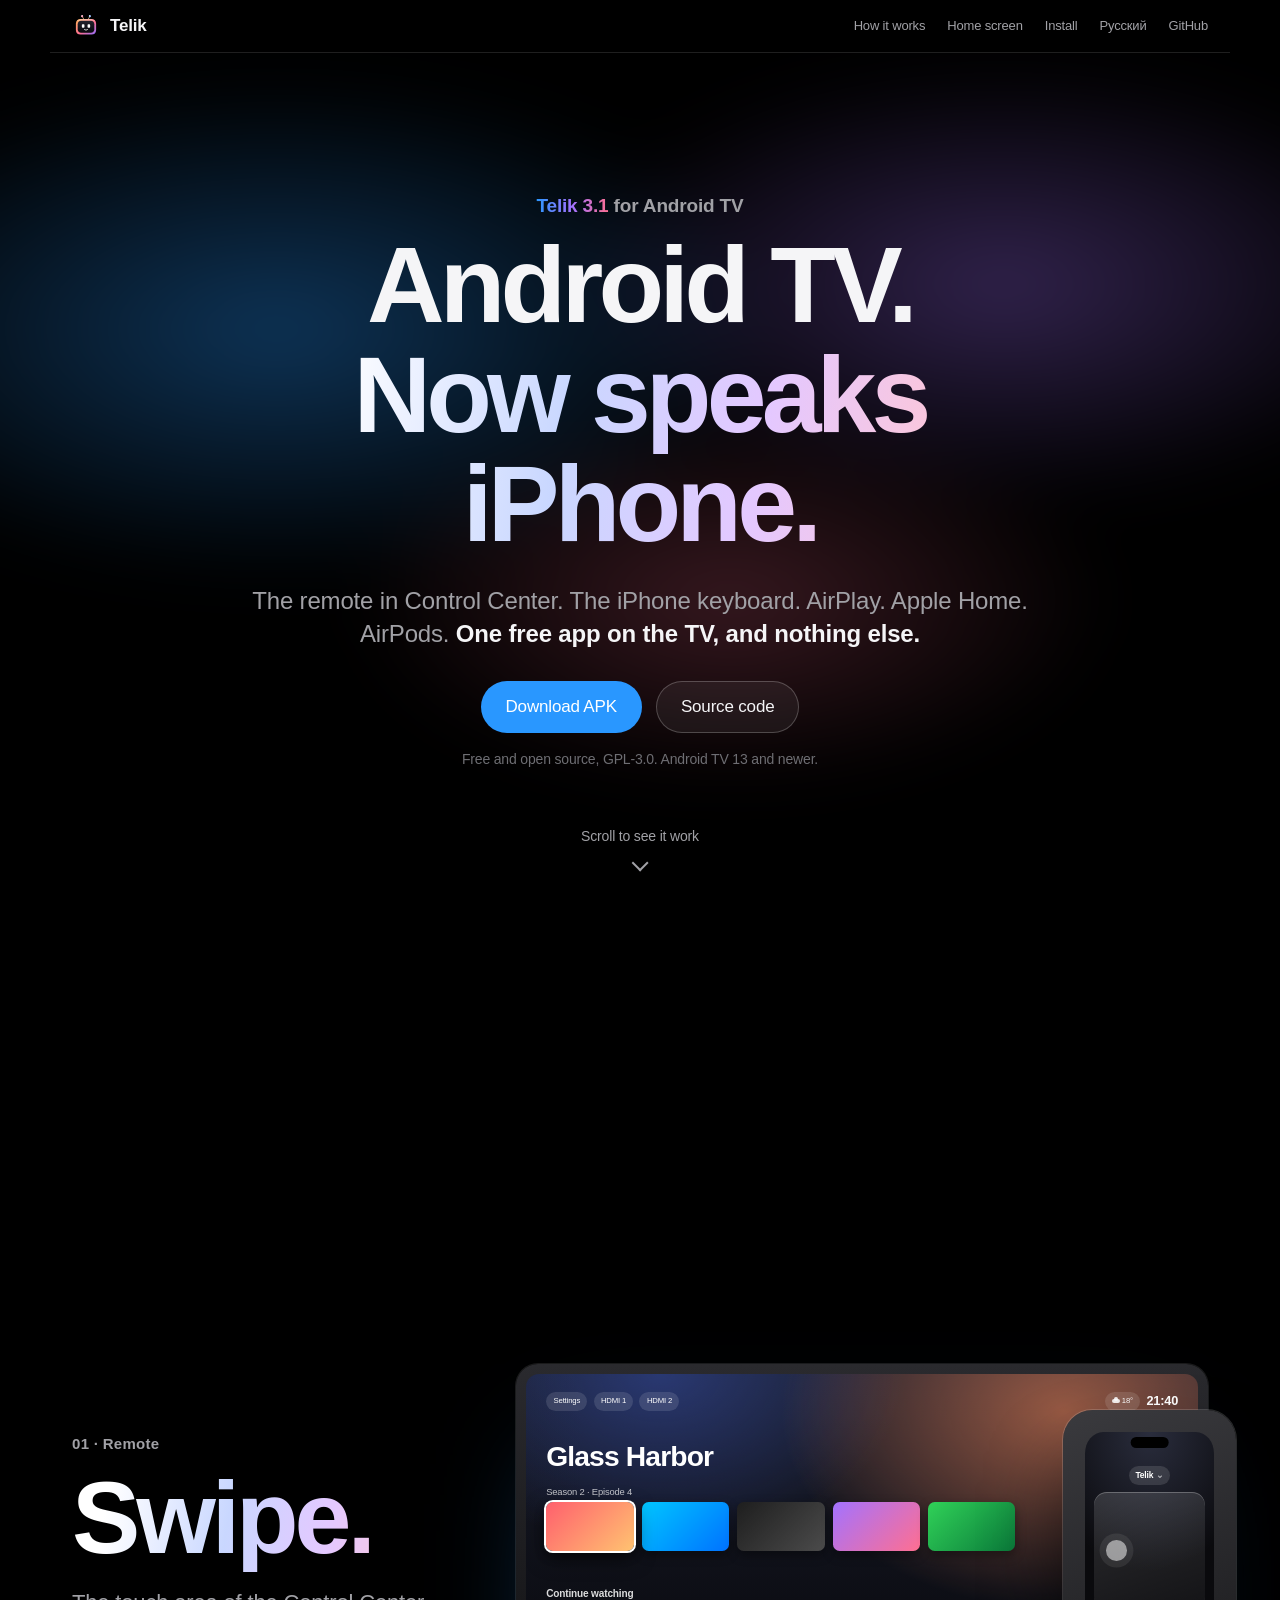
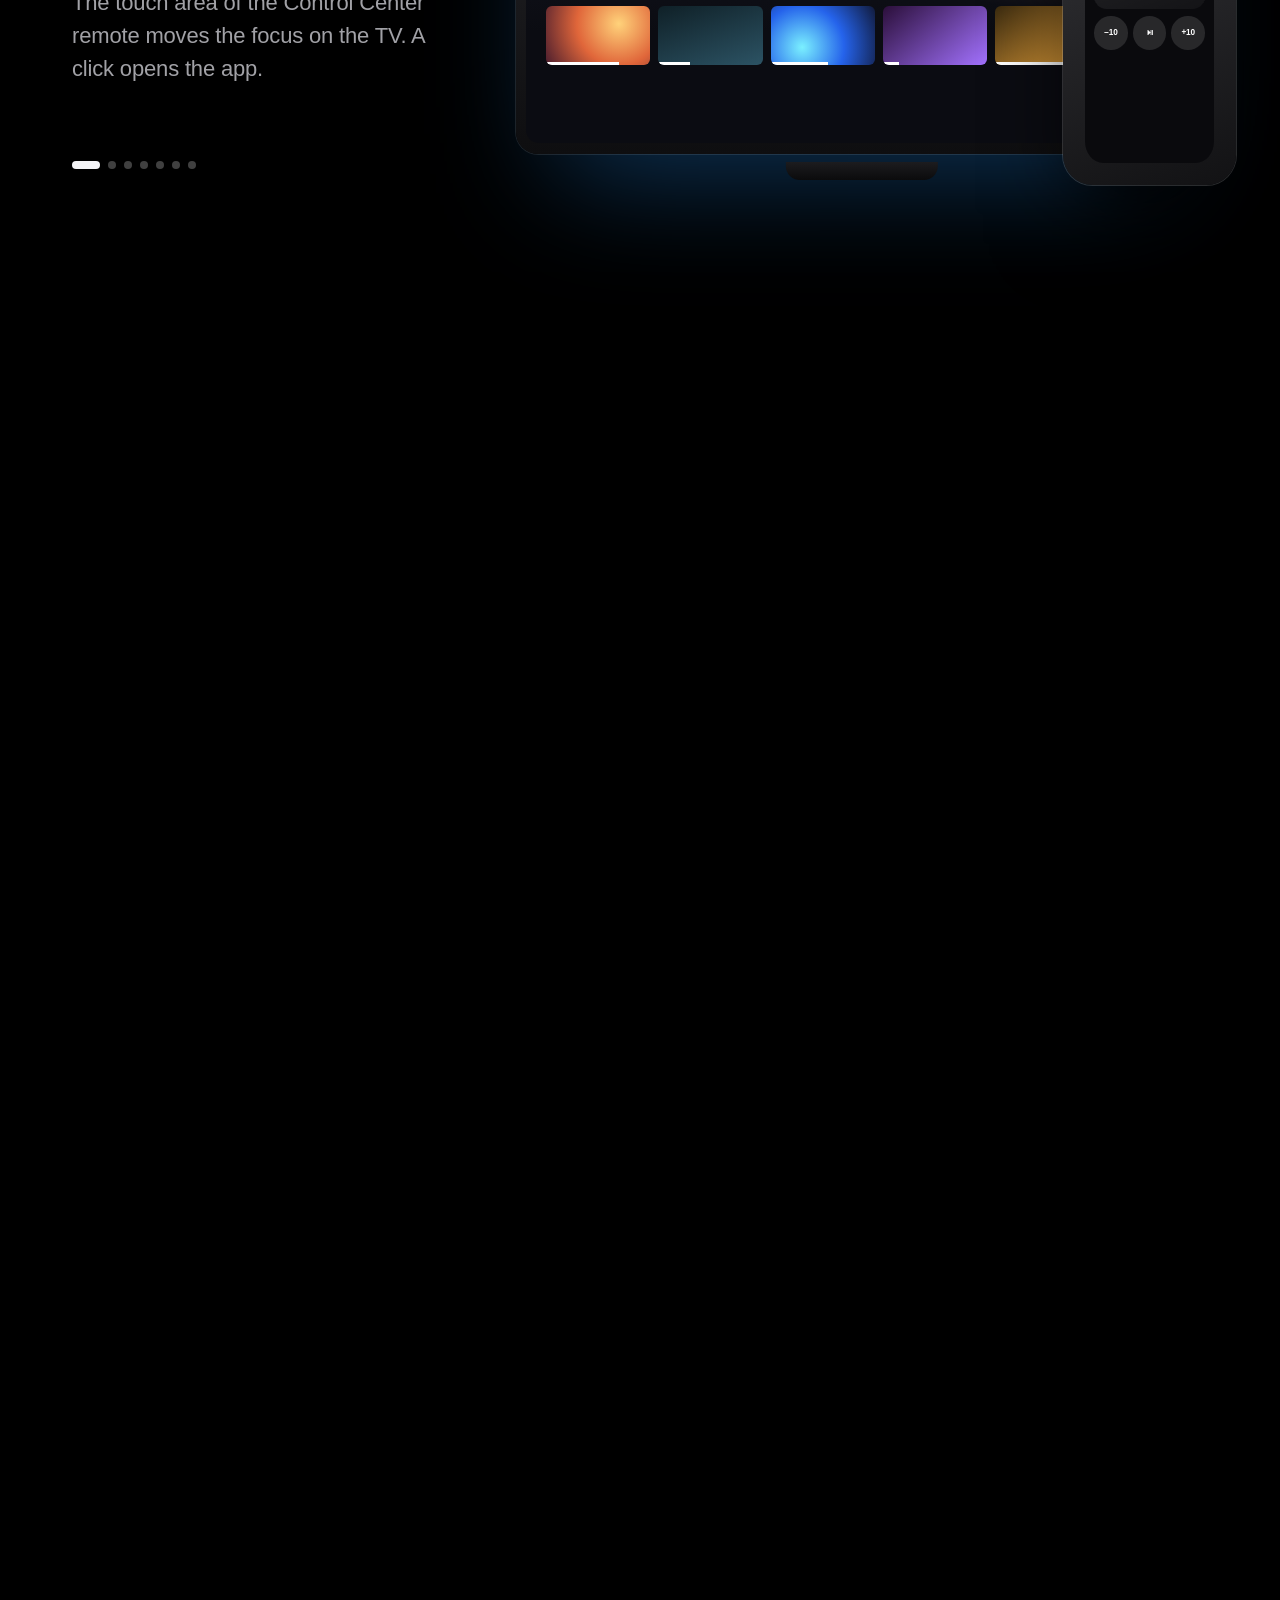
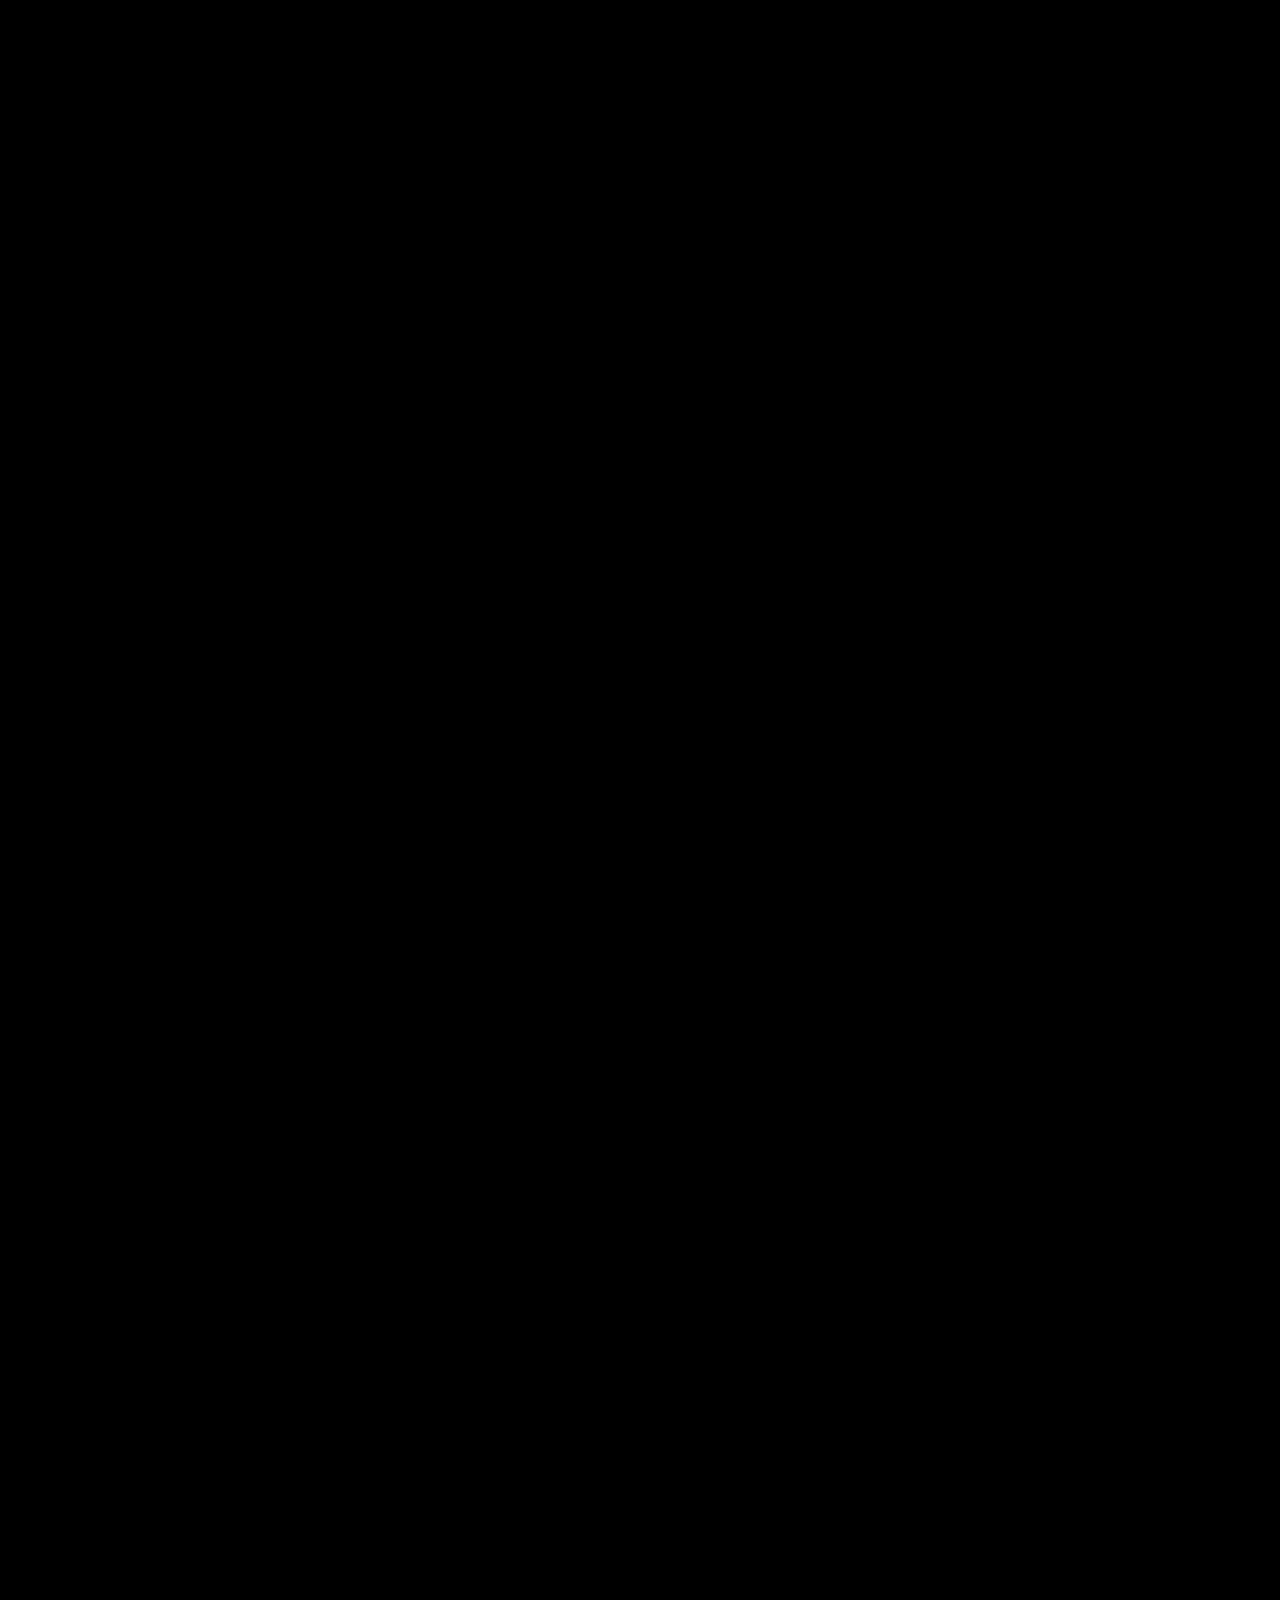
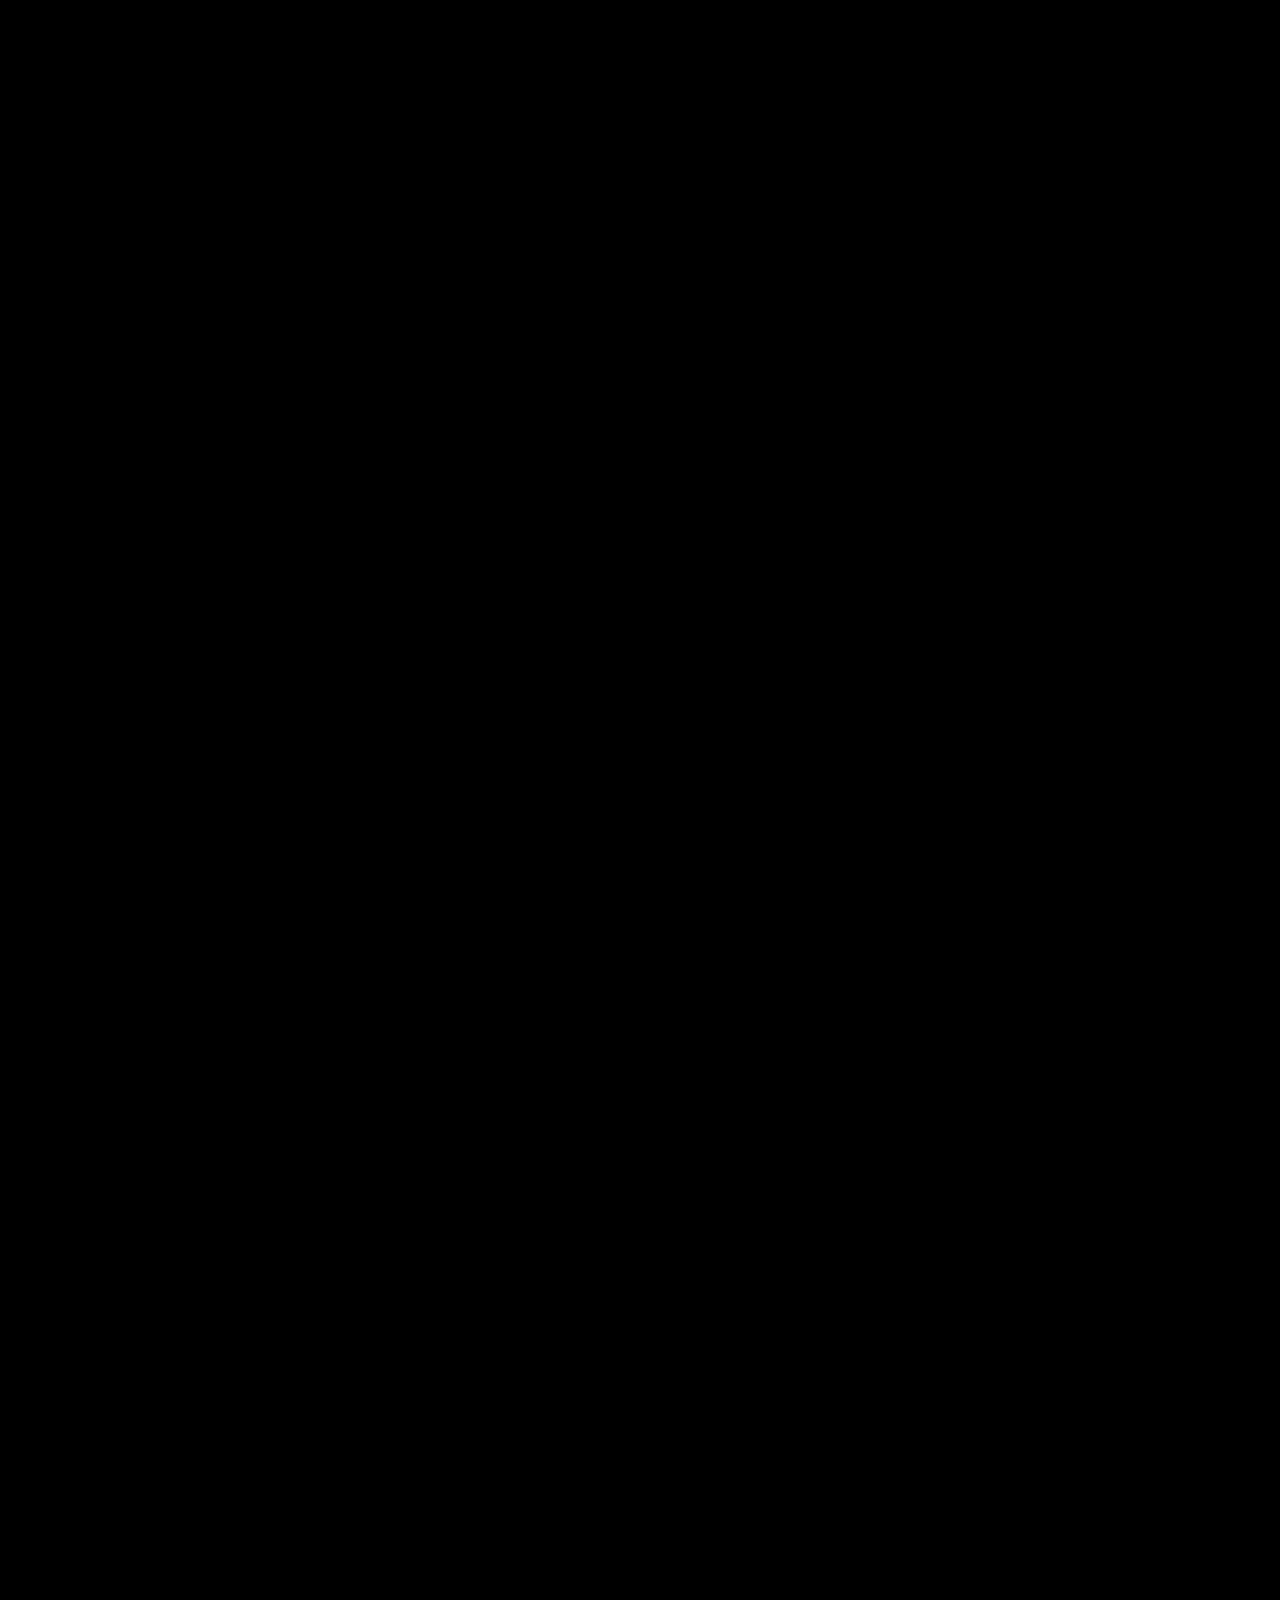
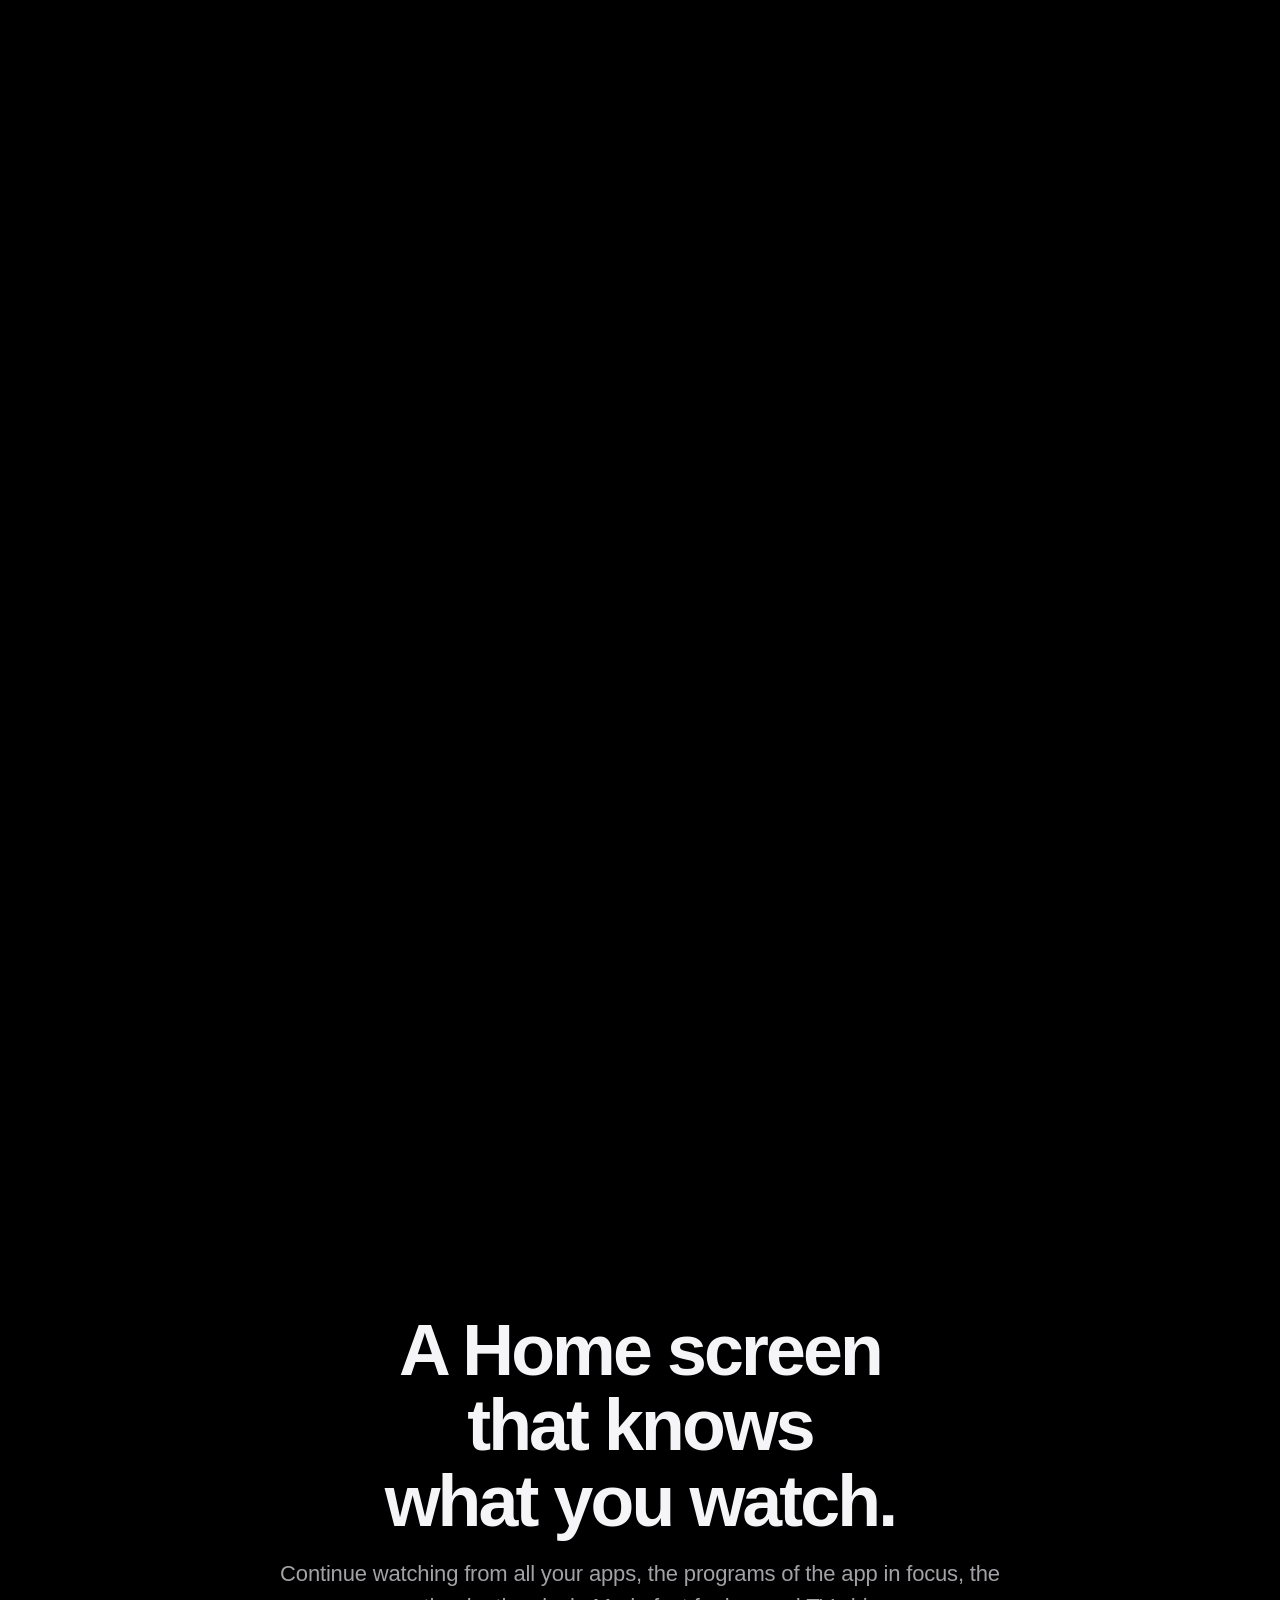
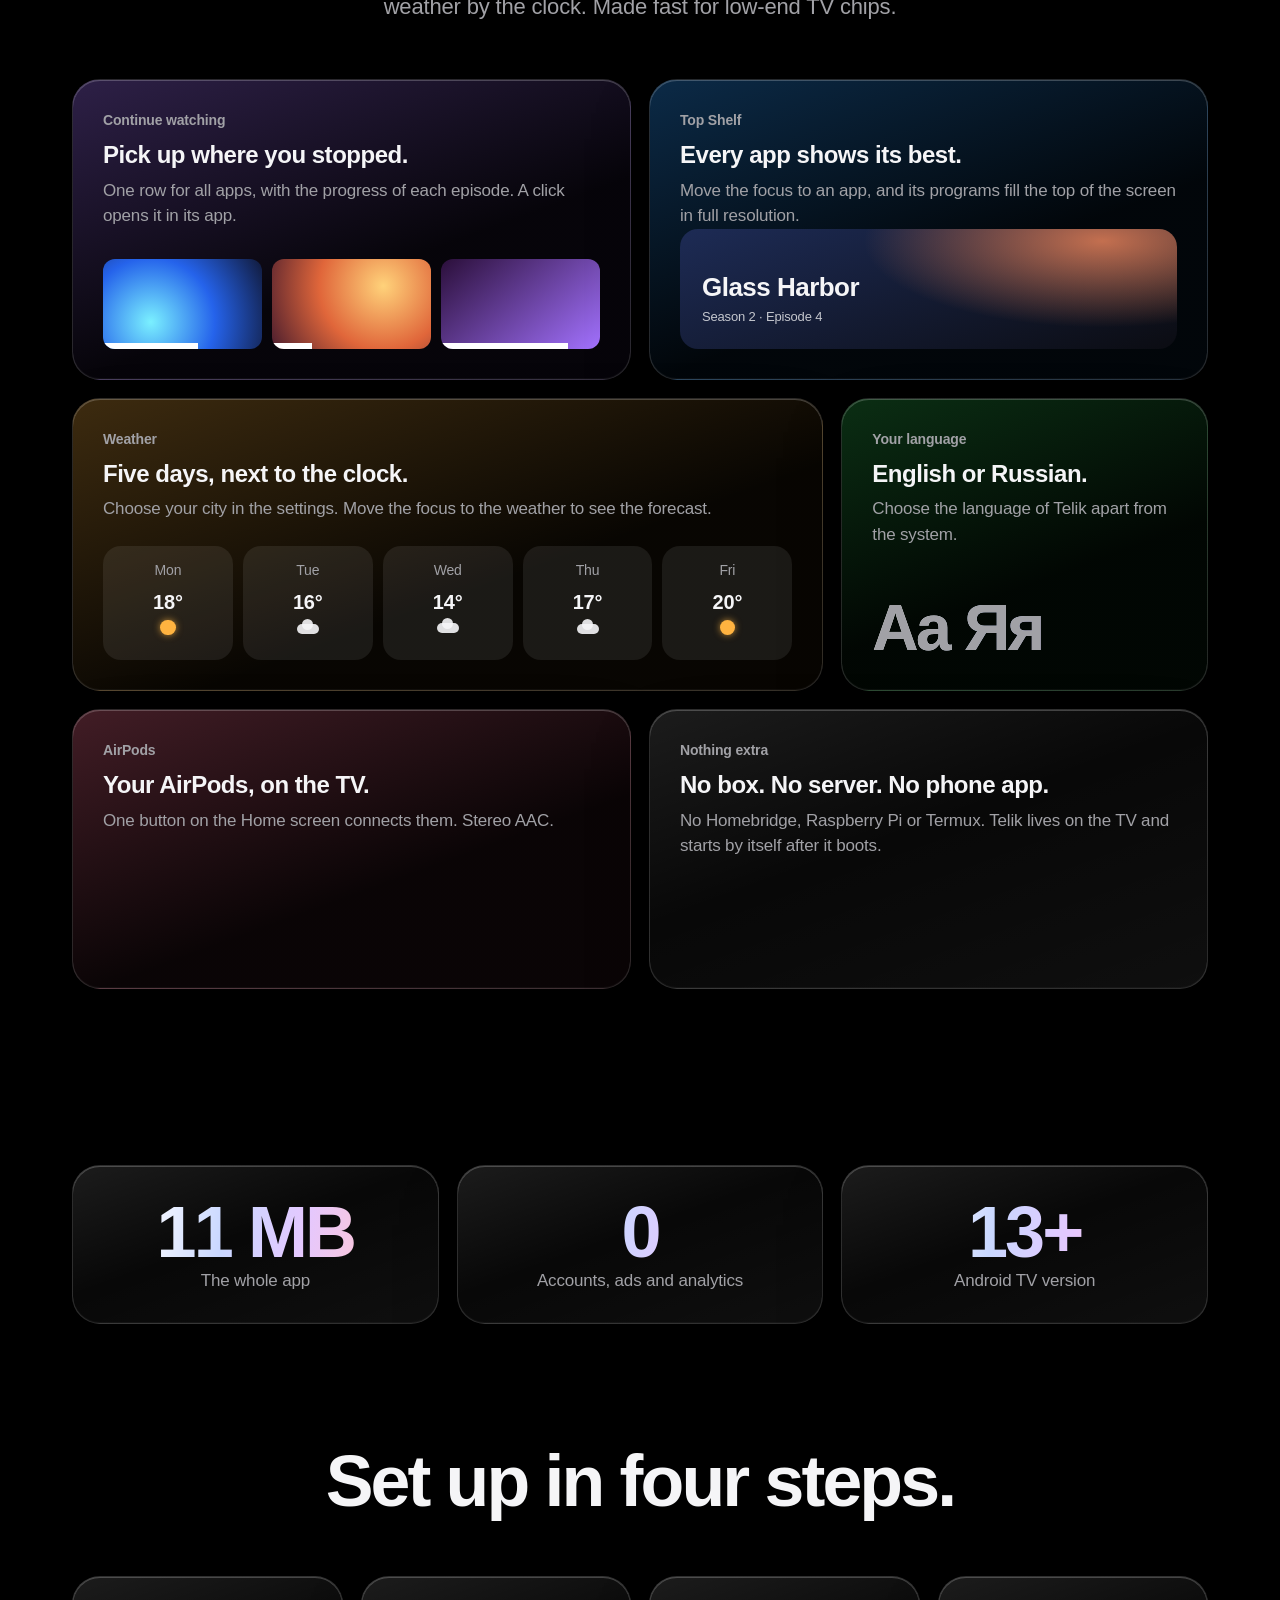
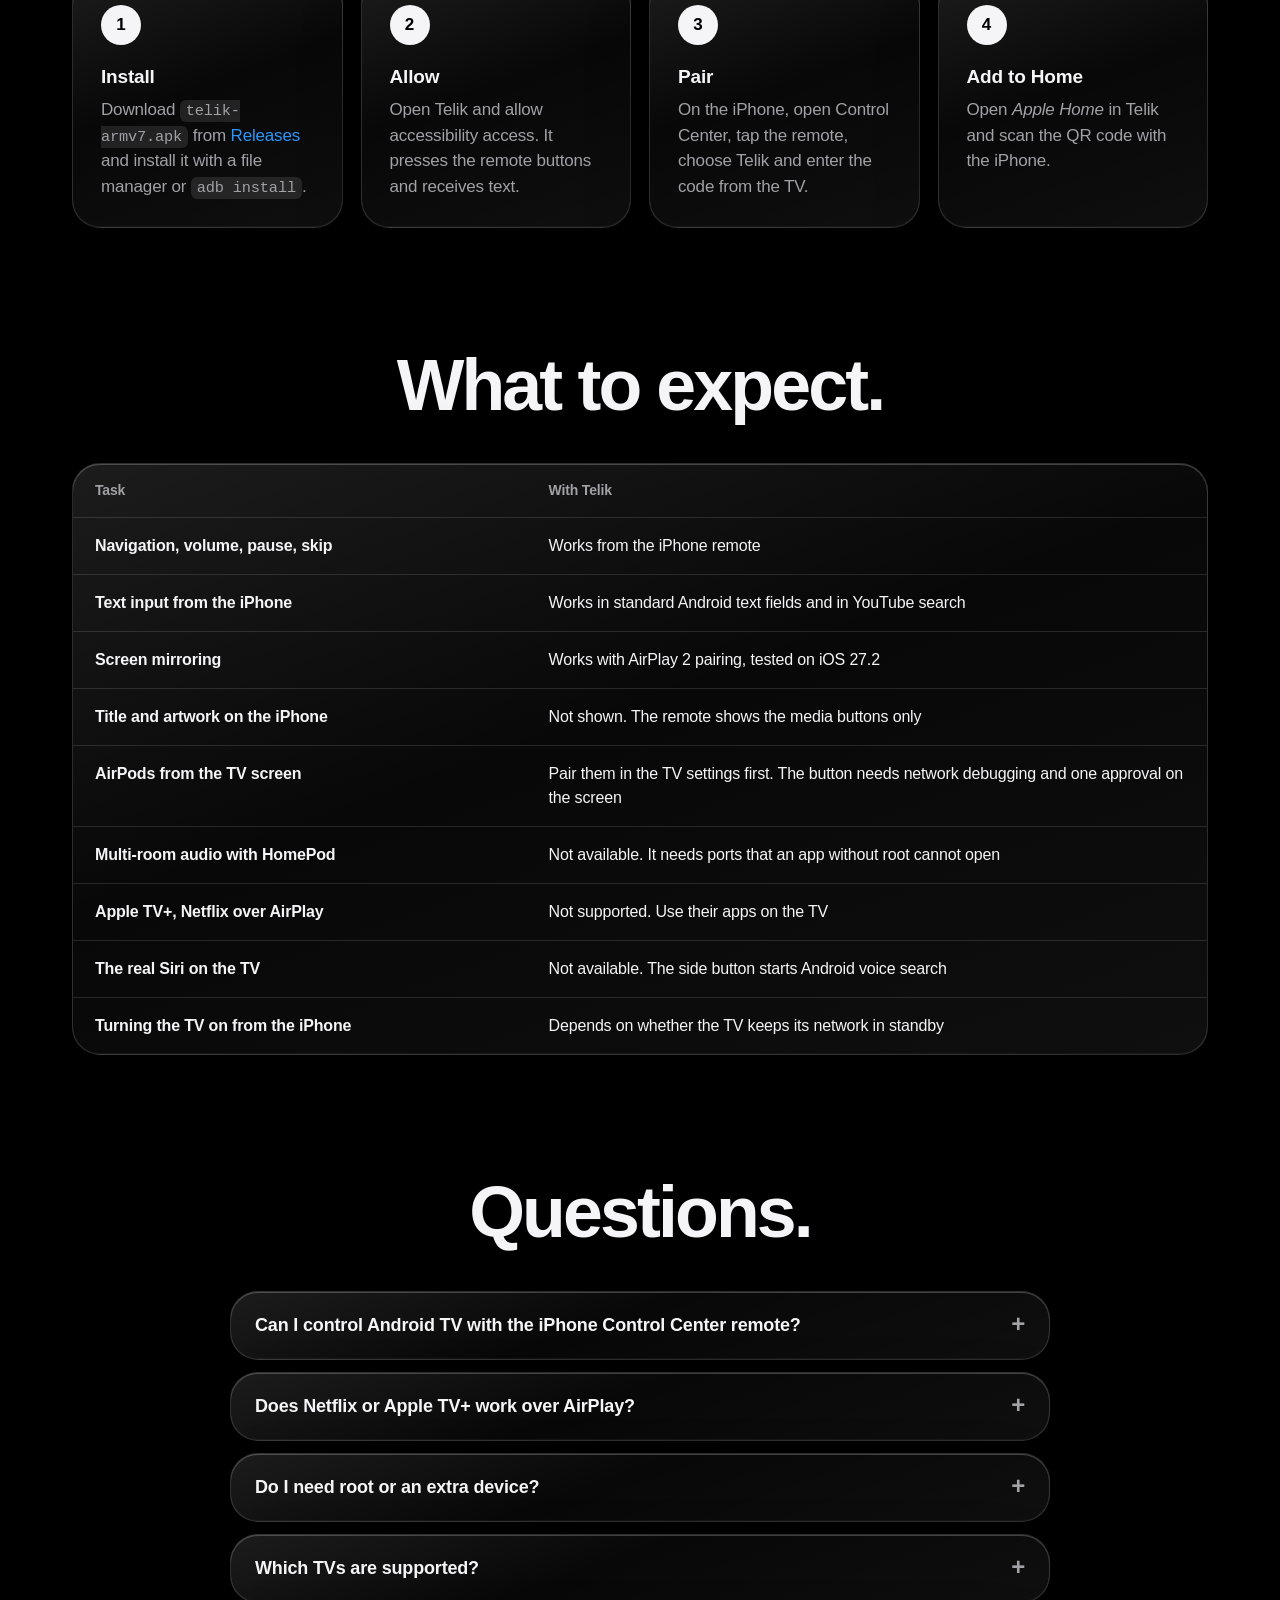
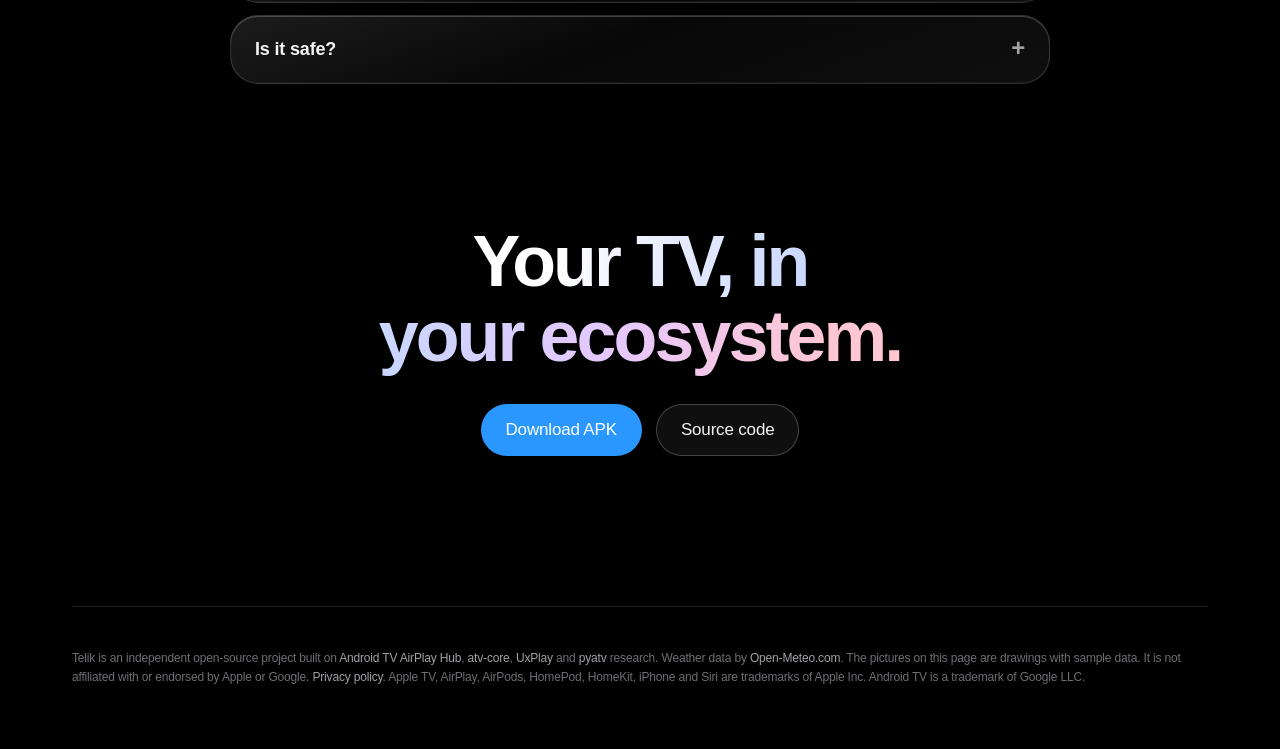
==== commit 8bdf1912: "fix: draw the airpods toast as a system hud" ====
--- a/index.html
+++ b/index.html
@@ -19,7 +19,7 @@
 <meta property="og:image:width" content="1200">
 <meta property="og:image:height" content="630">
 <meta name="twitter:card" content="summary_large_image">
-<link rel="stylesheet" href="style.css?v=2026111704">
+<link rel="stylesheet" href="style.css?v=2026111705">
 <script type="application/ld+json">
 {
   "@context": "https://schema.org",
@@ -132,7 +132,7 @@
               <div class="layer L-search"><div class="field"><span>Glass Harbor</span></div><div class="results"><i class="c1"></i><i class="c3"></i><i class="c4"></i></div></div>
               <div class="layer L-mirror photo"><span class="badge">AirPlay</span></div>
               <div class="layer L-hdmi"><span class="banner">HDMI 2</span><div class="logo">PLAY</div></div>
-              <div class="layer L-listen"><div class="hp"><span class="pill on">Headphones</span></div><div class="toast"><i></i><span>AirPods Max connected<small>Sound from the TV</small></span></div><div class="eq"><i style="--h:40%;--d:0s"></i><i style="--h:75%;--d:0.2s"></i><i style="--h:55%;--d:0.4s"></i><i style="--h:90%;--d:0.1s"></i><i style="--h:35%;--d:0.3s"></i><i style="--h:70%;--d:0.5s"></i><i style="--h:50%;--d:0.15s"></i><i style="--h:85%;--d:0.35s"></i><i style="--h:45%;--d:0.25s"></i><i style="--h:65%;--d:0.45s"></i><i style="--h:30%;--d:0.05s"></i><i style="--h:80%;--d:0.3s"></i><i style="--h:60%;--d:0.2s"></i><i style="--h:95%;--d:0.4s"></i><i style="--h:40%;--d:0.1s"></i><i style="--h:70%;--d:0.5s"></i></div></div>
+              <div class="layer L-listen"><div class="hp"><span class="pill on">Headphones</span></div><div class="toast"><b class="ic"><svg viewBox="0 0 24 24" aria-hidden="true"><path d="M4.5 14v-2.5a7.5 7.5 0 0 1 15 0V14" fill="none" stroke="currentColor" stroke-width="2" stroke-linecap="round"/><rect x="3" y="13" width="5" height="7.5" rx="2" fill="currentColor"/><rect x="16" y="13" width="5" height="7.5" rx="2" fill="currentColor"/></svg></b><span>AirPods Max connected<small>Sound from the TV</small></span></div><div class="eq"><i style="--h:40%;--d:0s"></i><i style="--h:75%;--d:0.2s"></i><i style="--h:55%;--d:0.4s"></i><i style="--h:90%;--d:0.1s"></i><i style="--h:35%;--d:0.3s"></i><i style="--h:70%;--d:0.5s"></i><i style="--h:50%;--d:0.15s"></i><i style="--h:85%;--d:0.35s"></i><i style="--h:45%;--d:0.25s"></i><i style="--h:65%;--d:0.45s"></i><i style="--h:30%;--d:0.05s"></i><i style="--h:80%;--d:0.3s"></i><i style="--h:60%;--d:0.2s"></i><i style="--h:95%;--d:0.4s"></i><i style="--h:40%;--d:0.1s"></i><i style="--h:70%;--d:0.5s"></i></div></div>
               <div class="layer L-aerial"><div class="over"><b>21:40</b><span><i class="wx cloud"></i> 18°</span></div></div>
             </div>
           </div>
--- a/style.css
+++ b/style.css
@@ -561,3 +561,14 @@
 .buds::after { content: none; }
 .devices .buds { width: clamp(130px, 24%, 230px); right: -2%; }
 @media (max-width: 860px) { .devices .buds { width: 30%; right: -14%; bottom: -30%; } }
+/* The toast follows the system HUD of Apple: a dark glass pill with a round icon. */
+.L-listen .toast {
+  border-radius: 99px; padding: 0.9cqw 2.4cqw 0.9cqw 0.9cqw; gap: 1.2cqw;
+  background: rgb(20 20 24 / 72%); backdrop-filter: blur(14px) saturate(160%);
+  box-shadow: inset 0 1px 0 rgb(255 255 255 / 18%), 0 1cqw 3cqw rgb(0 0 0 / 45%);
+  animation: toast-in 3s ease-out infinite;
+}
+.L-listen .toast .ic { display: grid; place-items: center; width: 3.6cqw; height: 3.6cqw; border-radius: 50%; background: linear-gradient(160deg, #f4f4f7, #b9b9c2); color: #2b2b31; }
+.L-listen .toast .ic svg { width: 2.2cqw; height: 2.2cqw; }
+.L-listen .toast small { font-size: 1.15cqw; opacity: 0.6; }
+@keyframes toast-in { 0%, 40% { opacity: 0; transform: translateY(-1.5cqw) scale(0.96); } 50%, 100% { opacity: 1; transform: none; } }
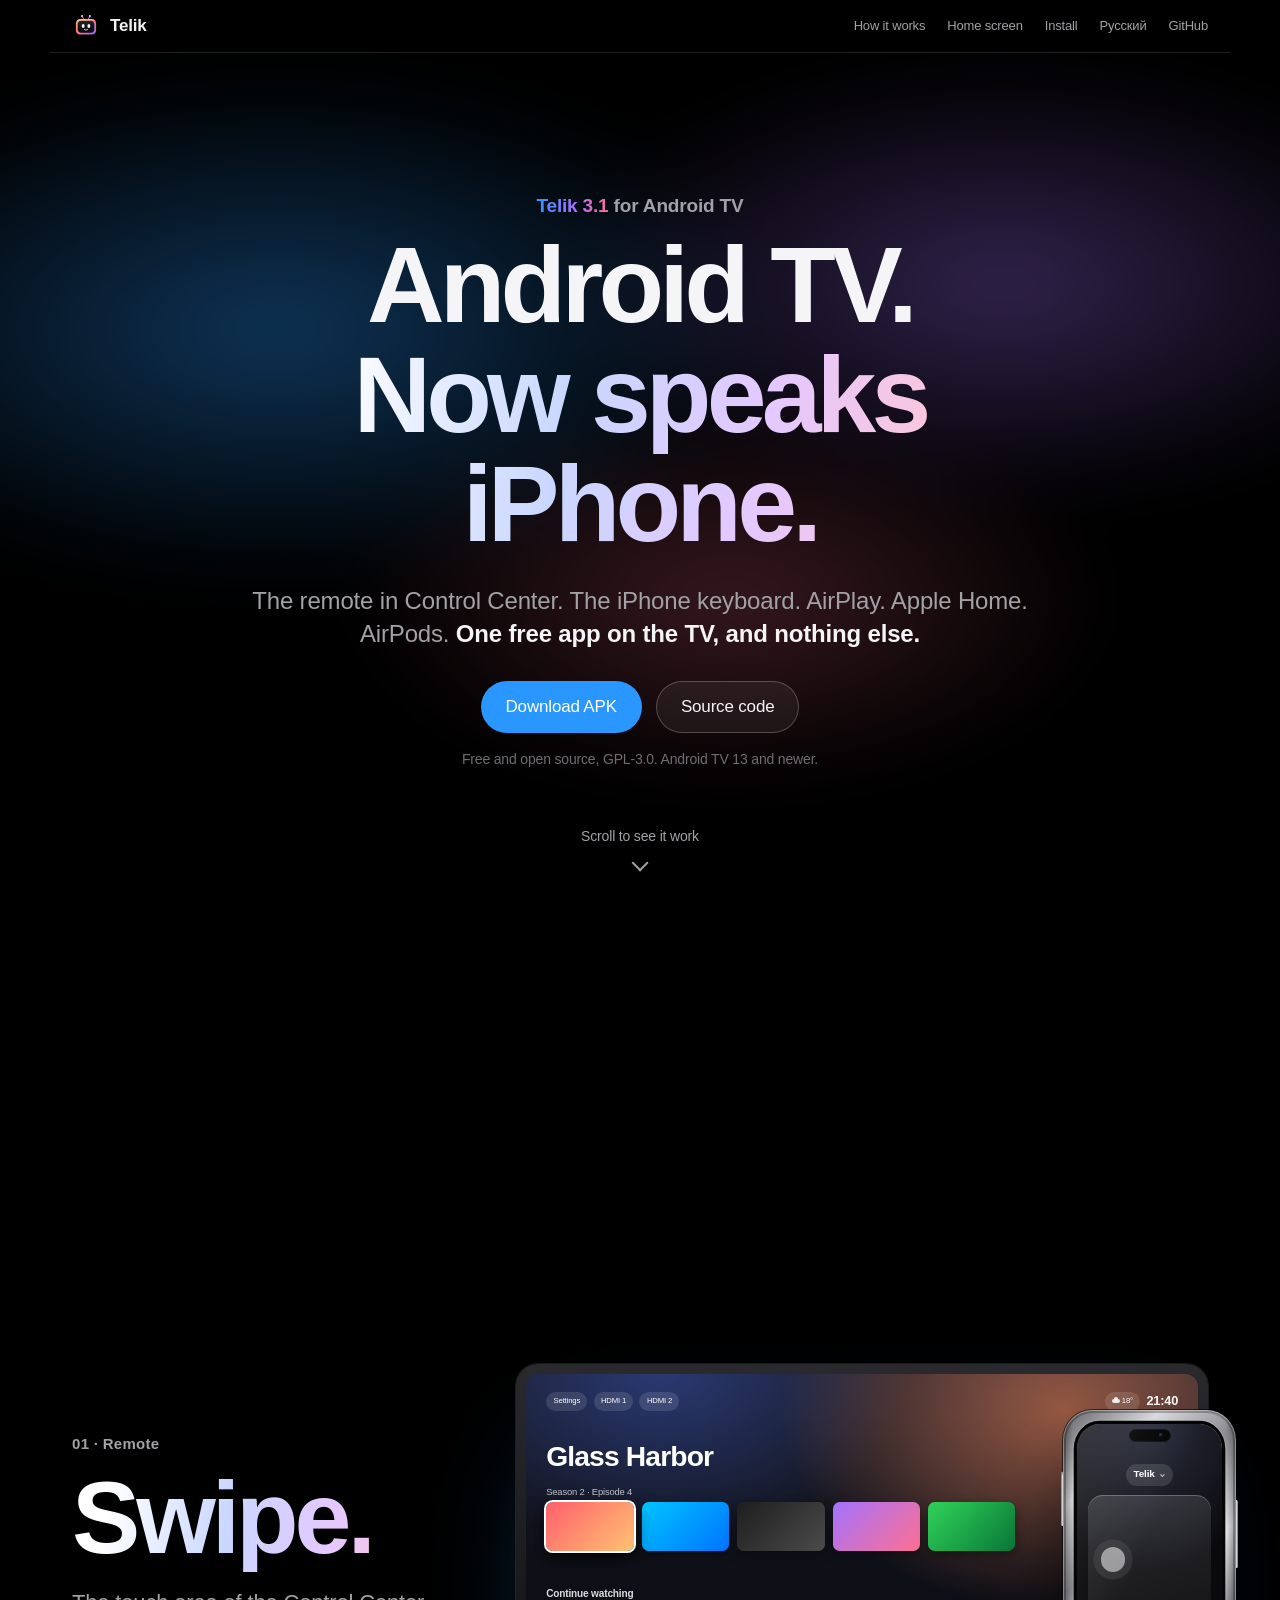
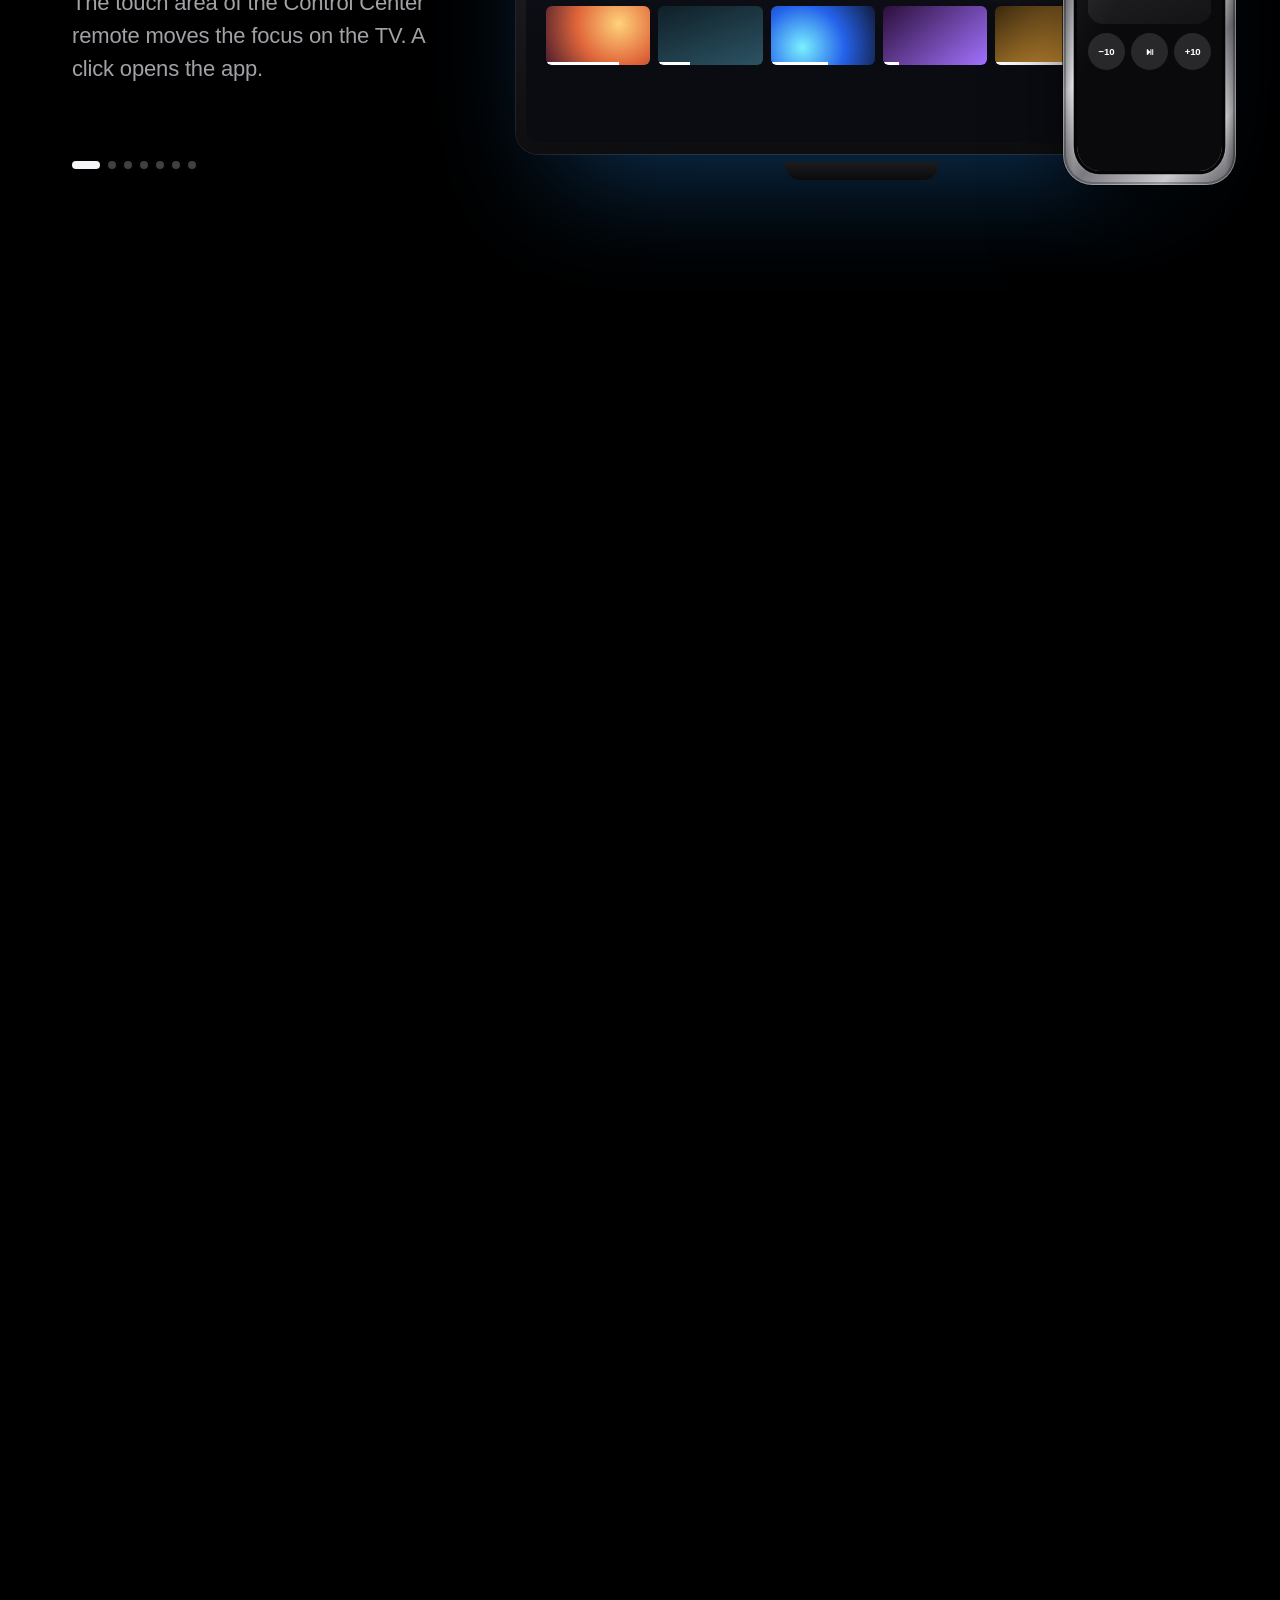
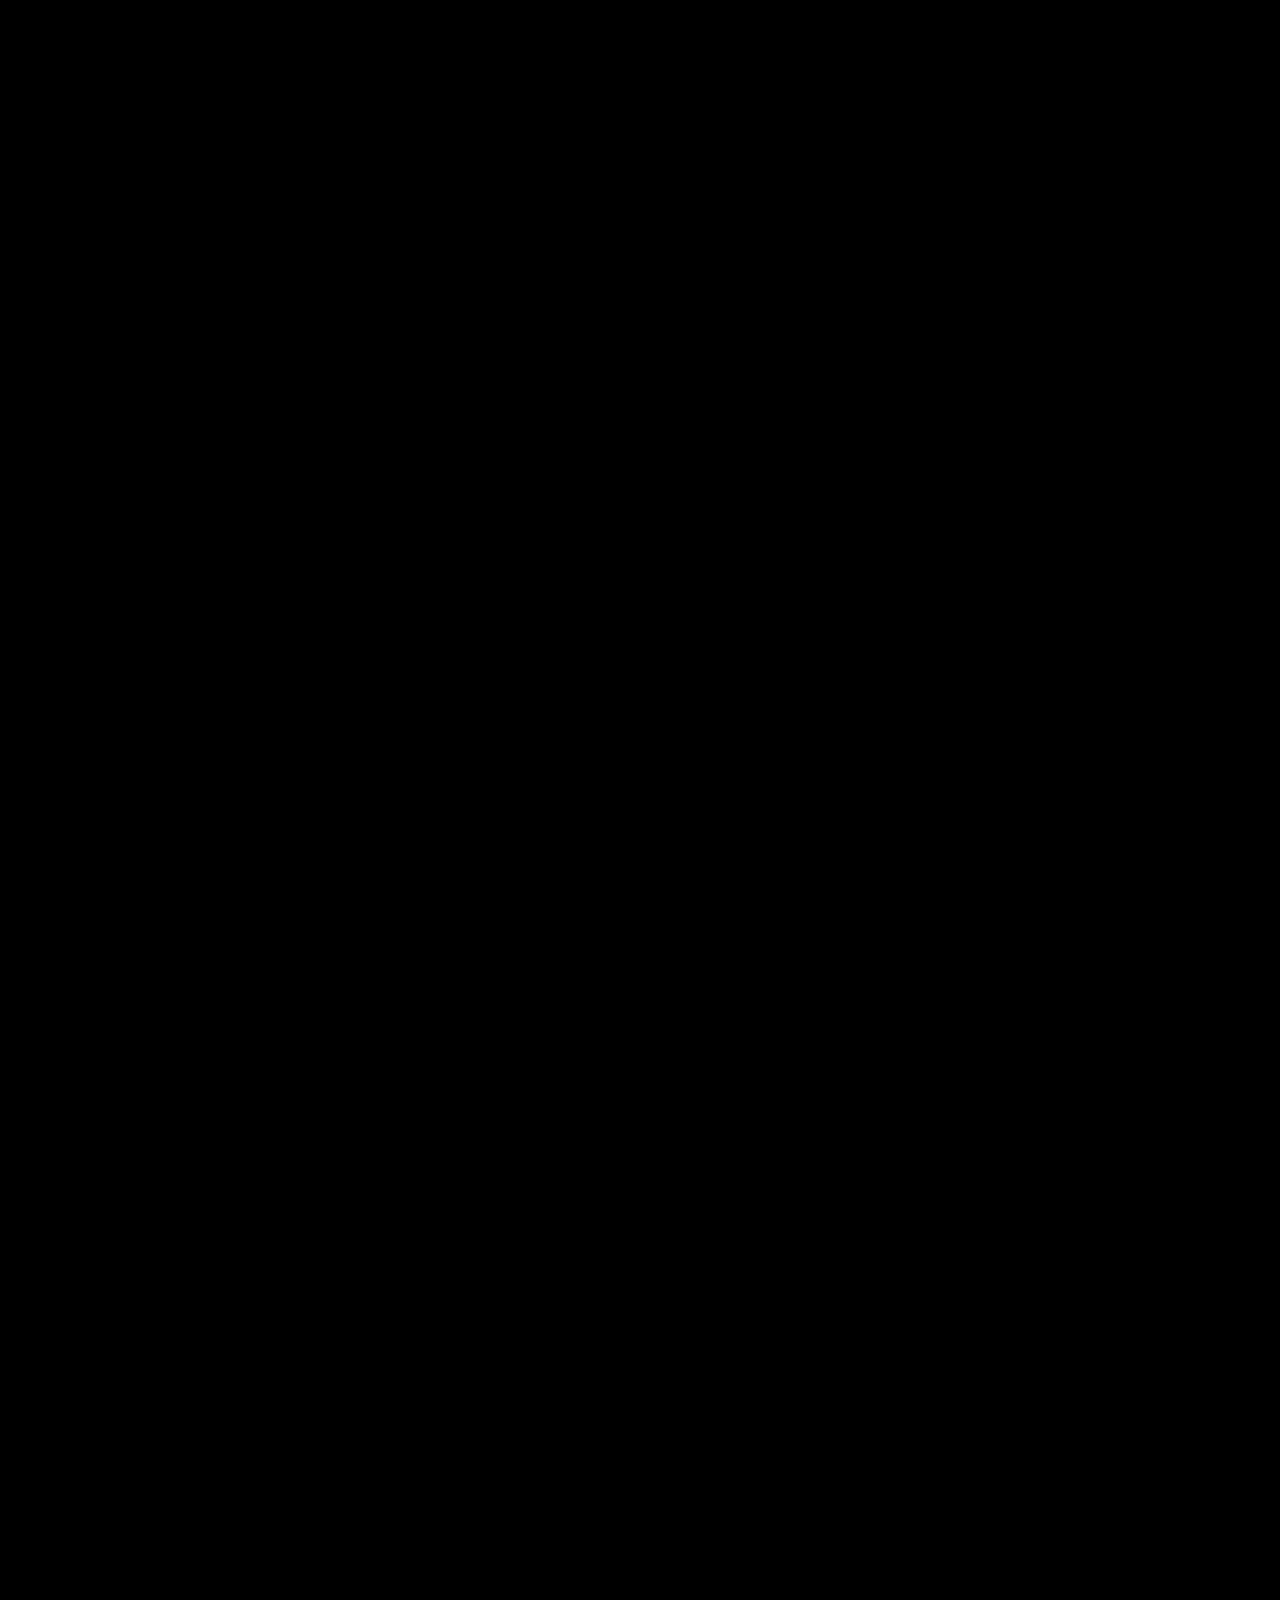
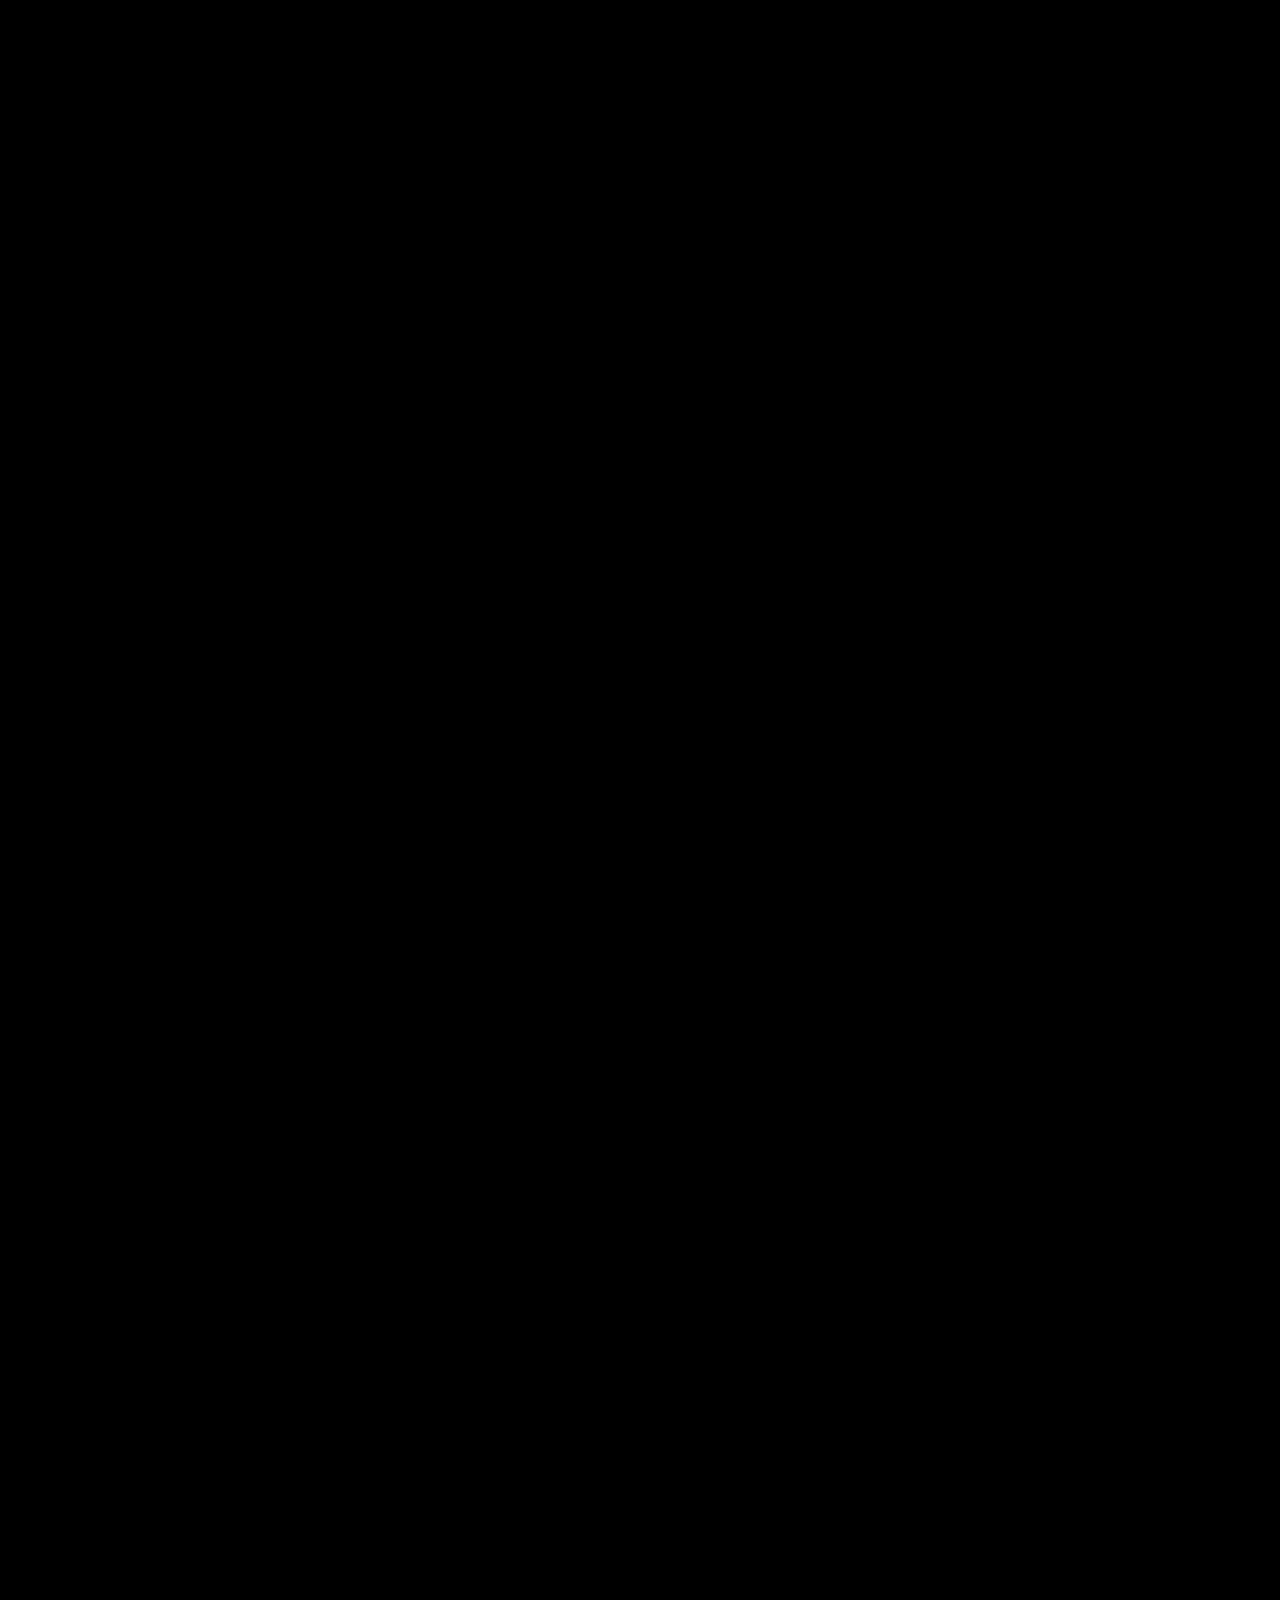
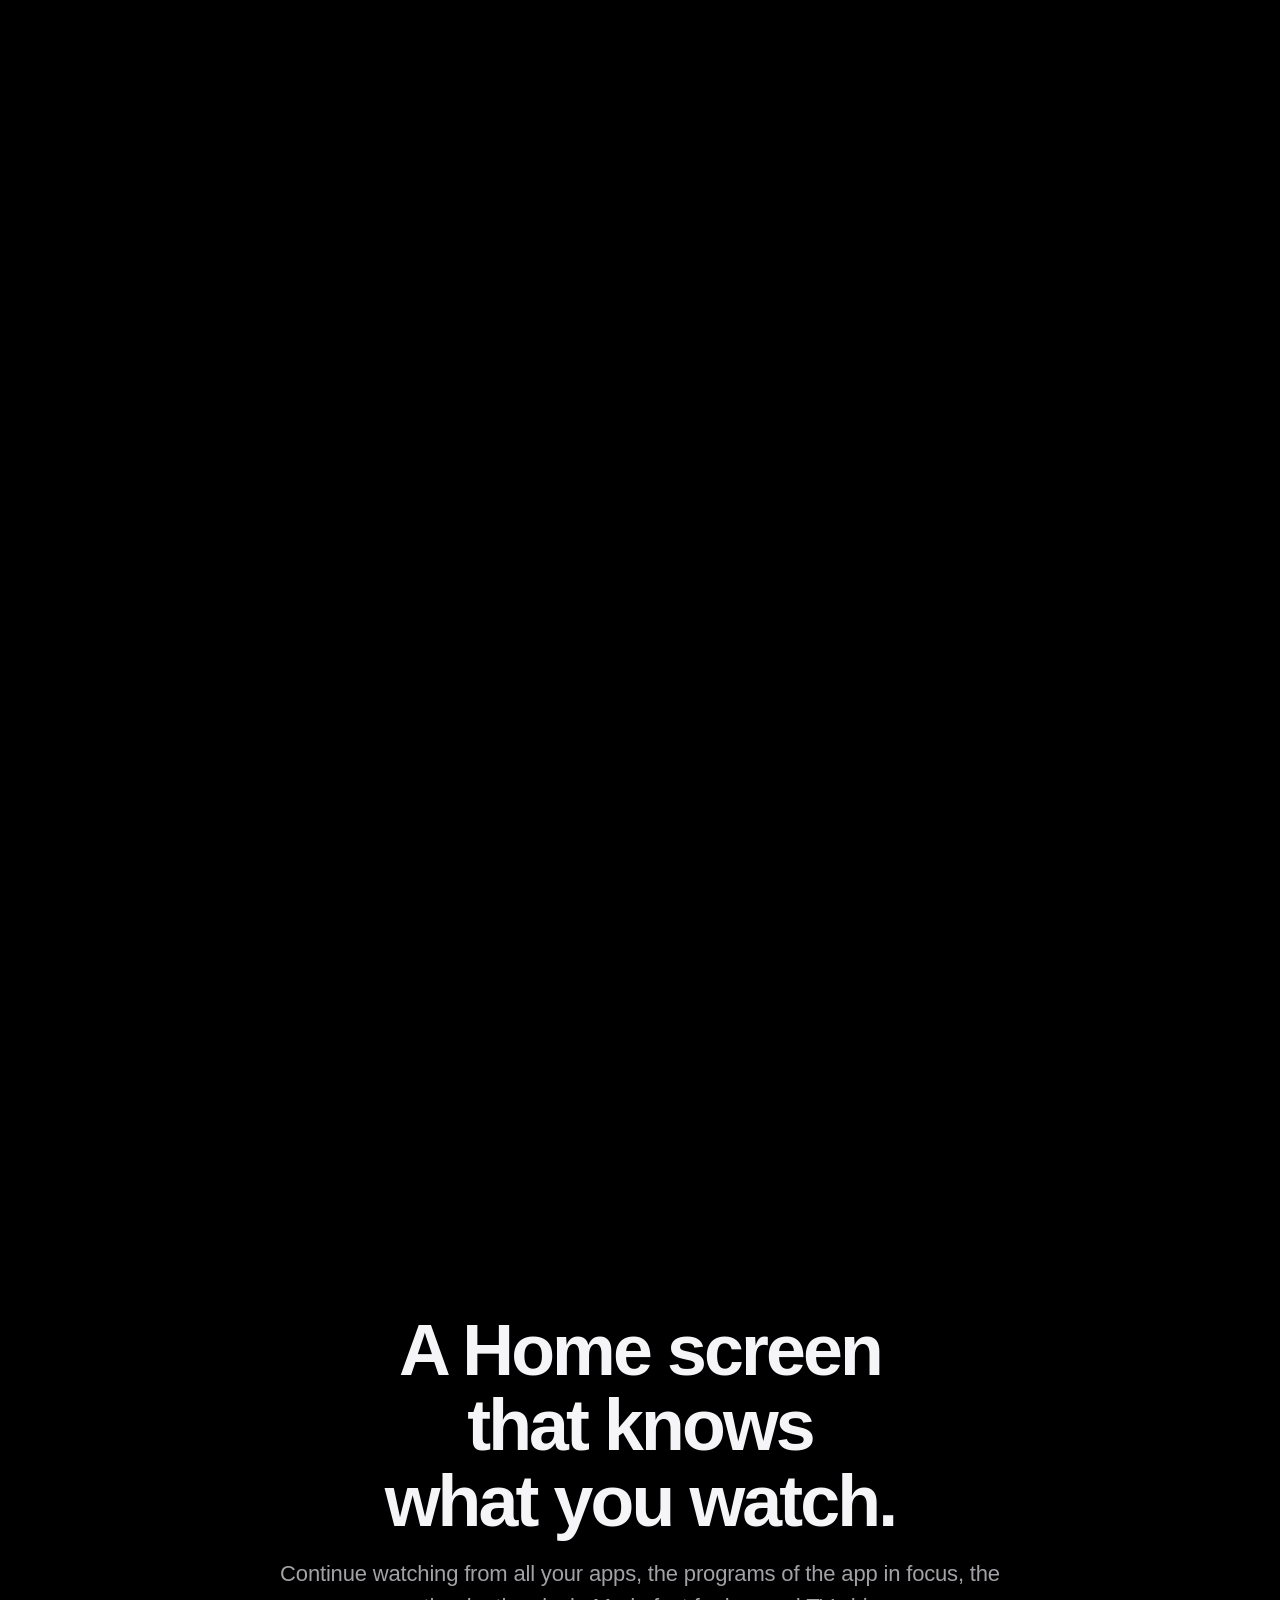
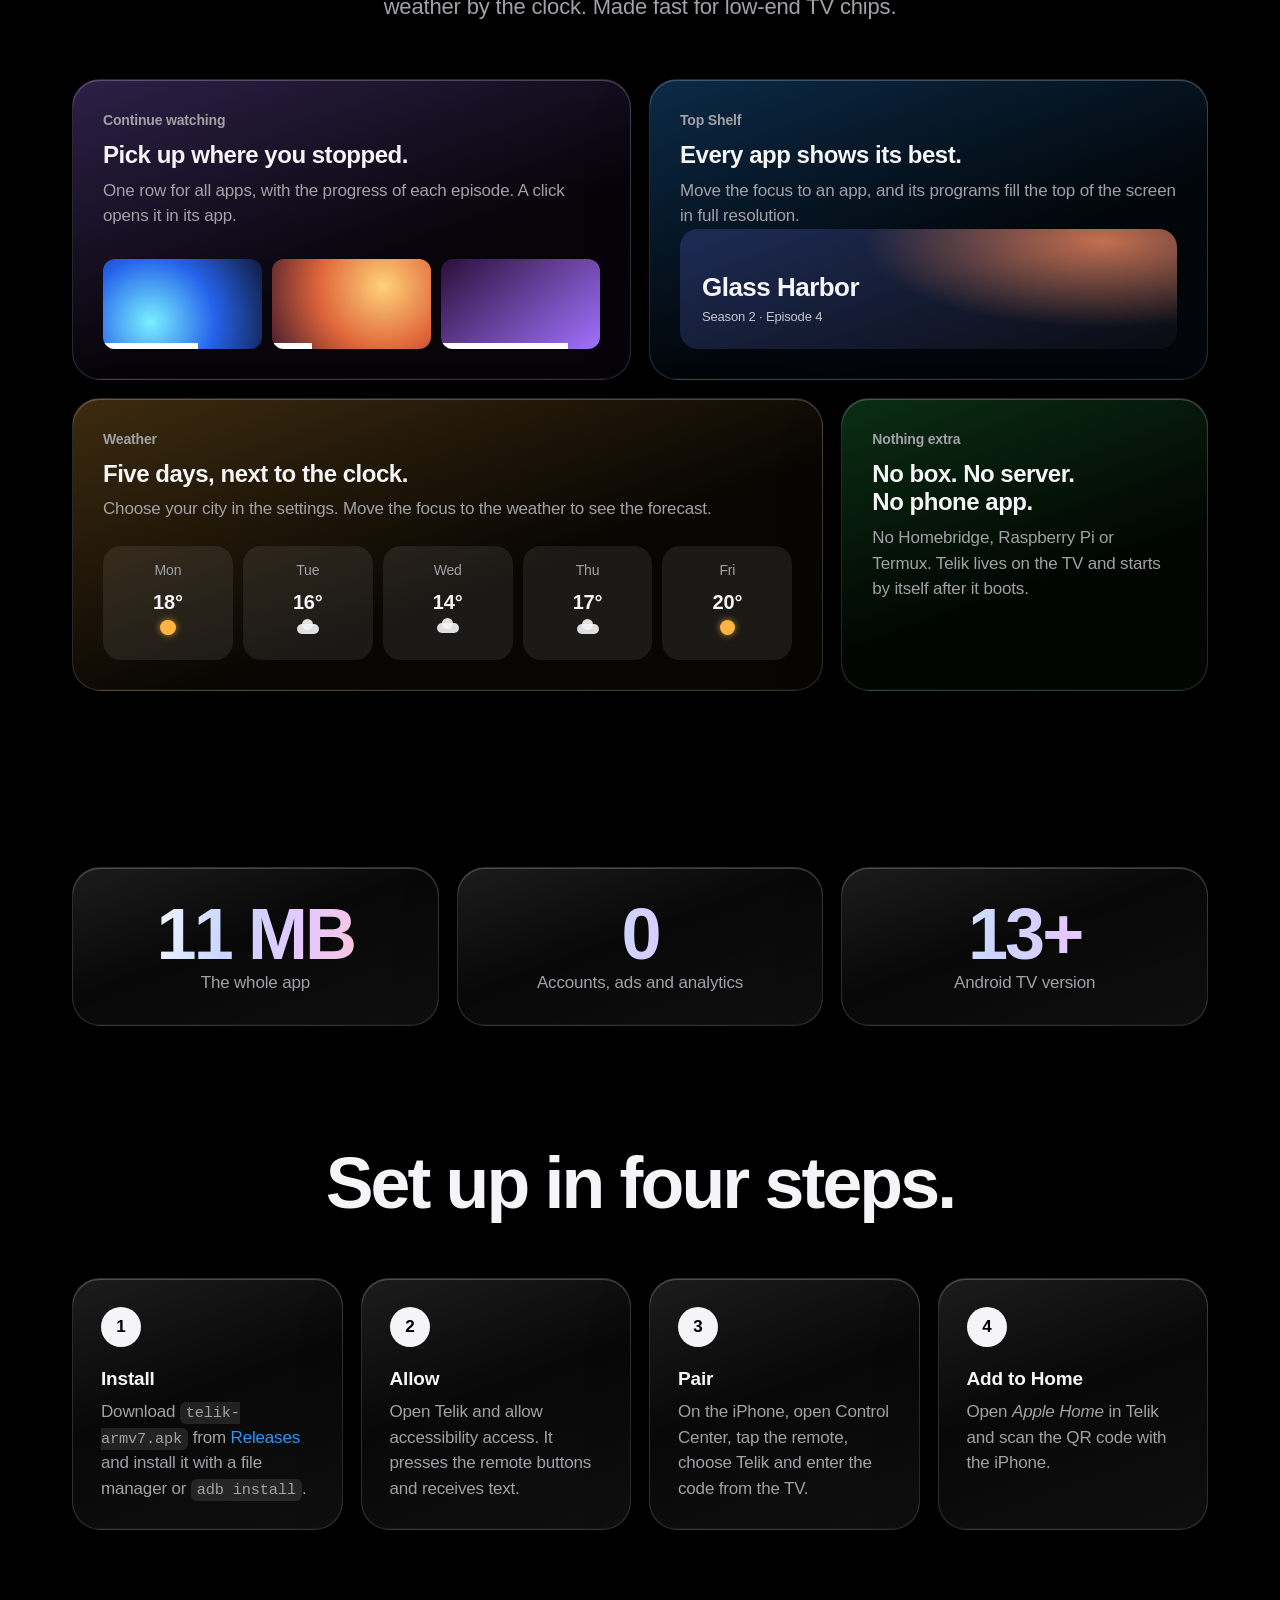
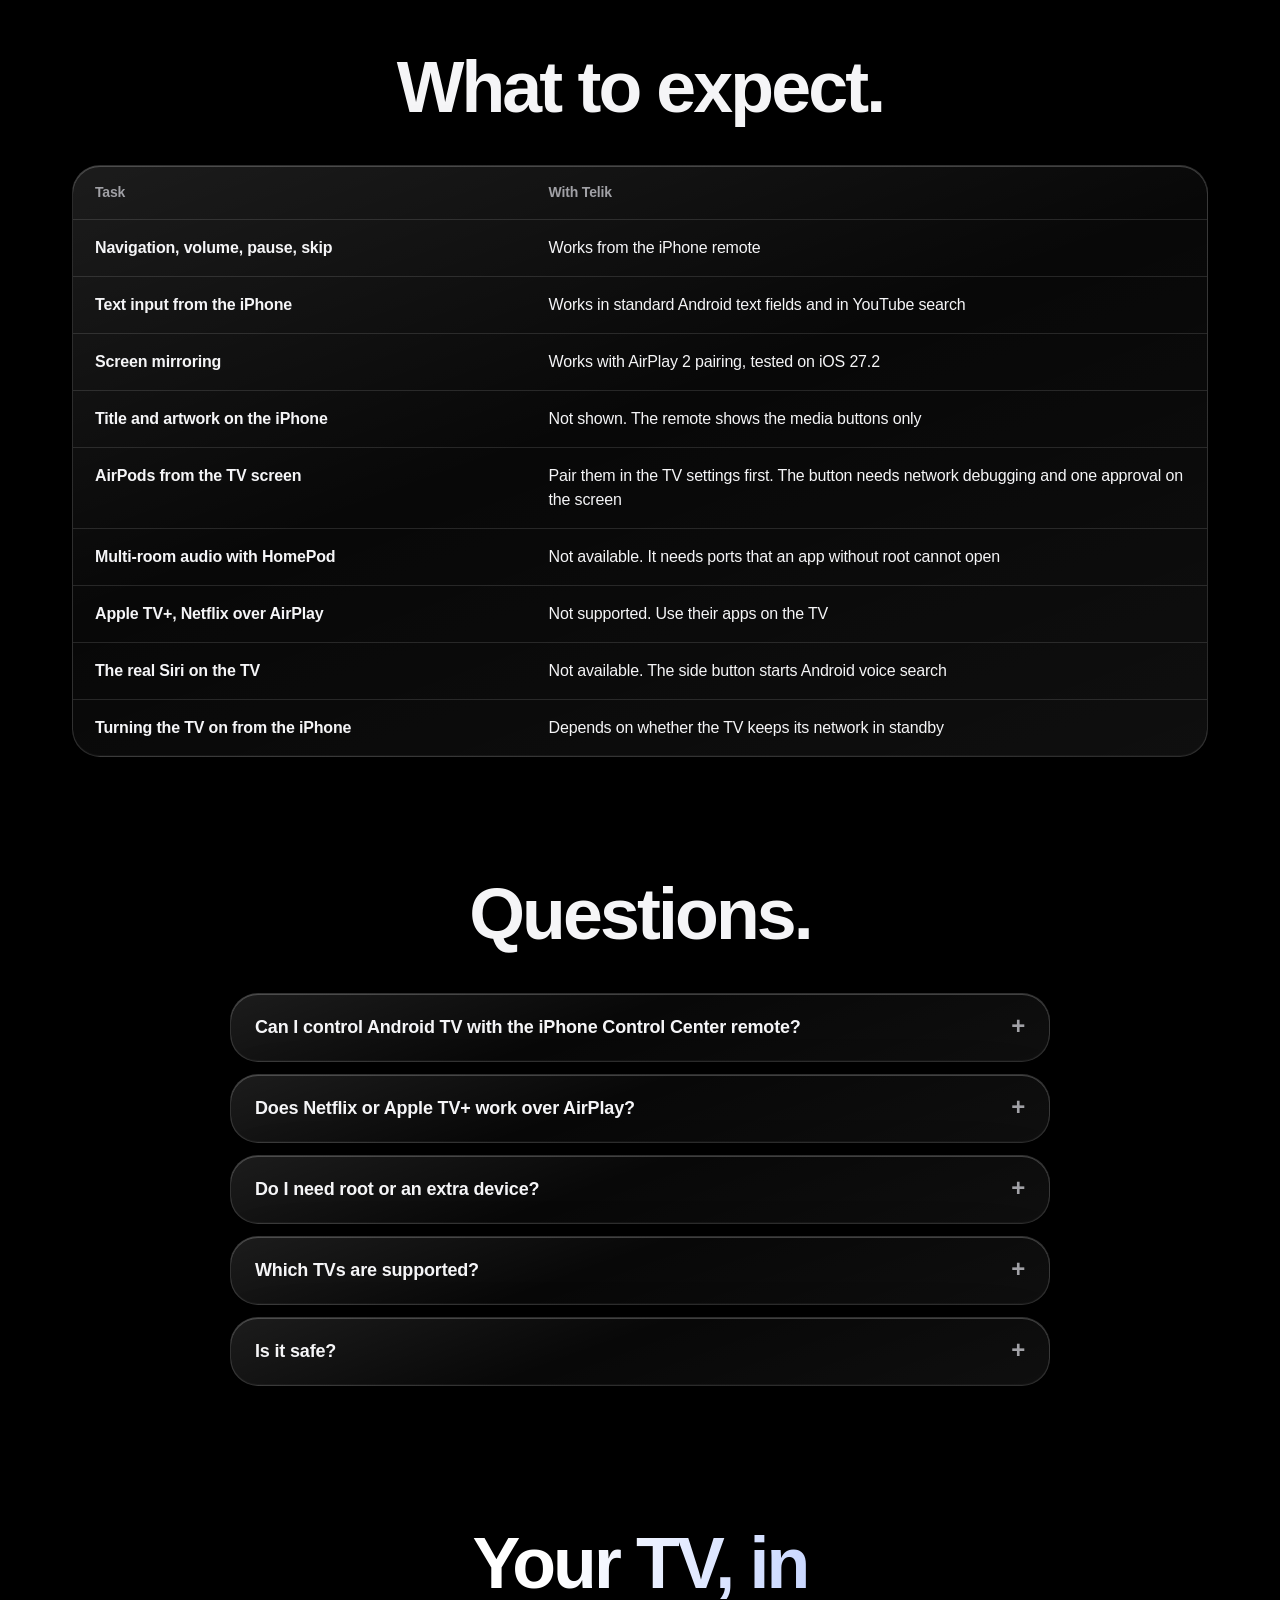
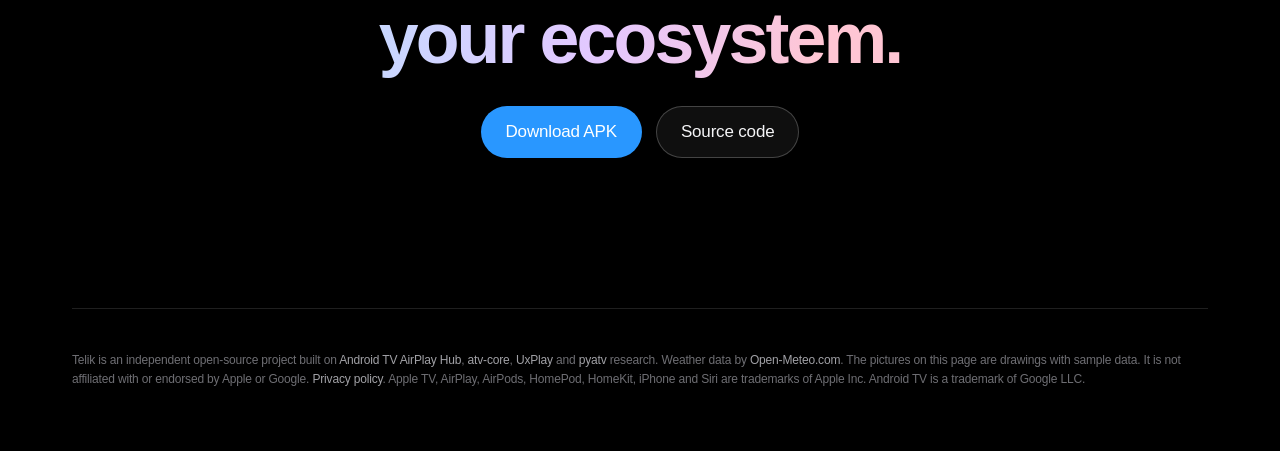
==== commit 4585fb2a: "feat: draw the iphone and airpods max as product renders The iPhone gets a titanium frame, side butt" ====
--- a/index.html
+++ b/index.html
@@ -19,7 +19,7 @@
 <meta property="og:image:width" content="1200">
 <meta property="og:image:height" content="630">
 <meta name="twitter:card" content="summary_large_image">
-<link rel="stylesheet" href="style.css?v=2026111705">
+<link rel="stylesheet" href="style.css?v=2026111706">
 <script type="application/ld+json">
 {
   "@context": "https://schema.org",
@@ -136,7 +136,7 @@
               <div class="layer L-aerial"><div class="over"><b>21:40</b><span><i class="wx cloud"></i> 18°</span></div></div>
             </div>
           </div>
-          <div class="buds"><span class="wave"></span><span class="wave"></span><span class="wave"></span><div class="max"><span class="band"></span><span class="cup l"></span><span class="cup r"></span></div></div>
+          <div class="buds"><span class="wave"></span><span class="wave"></span><span class="wave"></span><svg class="max-svg" viewBox="0 0 220 220" aria-hidden="true"><defs><linearGradient id="alu" x1="0" y1="0" x2="1" y2="1"><stop offset="0" stop-color="#fbfbfd"/><stop offset=".45" stop-color="#dcdce2"/><stop offset=".8" stop-color="#a9a9b1"/><stop offset="1" stop-color="#8d8d95"/></linearGradient><linearGradient id="aluSide" x1="0" y1="0" x2="1" y2="0"><stop offset="0" stop-color="#8f8f97"/><stop offset=".35" stop-color="#e9e9ee"/><stop offset=".7" stop-color="#c3c3ca"/><stop offset="1" stop-color="#7e7e86"/></linearGradient><linearGradient id="steel" x1="0" y1="0" x2="1" y2="0"><stop offset="0" stop-color="#7a7a80"/><stop offset=".5" stop-color="#f2f2f5"/><stop offset="1" stop-color="#76767c"/></linearGradient><linearGradient id="cushion" x1="0" y1="0" x2="1" y2="0"><stop offset="0" stop-color="#3a3a40"/><stop offset=".5" stop-color="#55555c"/><stop offset="1" stop-color="#2c2c31"/></linearGradient><pattern id="mesh" width="4" height="4" patternUnits="userSpaceOnUse" patternTransform="rotate(45)"><rect width="4" height="4" fill="#4a4a50"/><rect width="2" height="4" fill="#6c6c73"/></pattern><pattern id="knit" width="3" height="3" patternUnits="userSpaceOnUse"><rect width="3" height="3" fill="url(#cushion)"/><circle cx="1.5" cy="1.5" r=".7" fill="#62626a"/></pattern><radialGradient id="shine" cx=".3" cy=".25" r=".7"><stop offset="0" stop-color="#fff" stop-opacity=".9"/><stop offset=".5" stop-color="#fff" stop-opacity="0"/></radialGradient></defs><path d="M44 118 C40 40 180 40 176 118" fill="none" stroke="url(#steel)" stroke-width="5" stroke-linecap="round"/><path d="M52 104 C52 52 168 52 168 104" fill="none" stroke="url(#mesh)" stroke-width="15" stroke-linecap="round"/><path d="M52 104 C52 52 168 52 168 104" fill="none" stroke="#000" stroke-opacity=".18" stroke-width="15" stroke-linecap="round" transform="translate(0 3)"/><rect x="41" y="104" width="6" height="34" rx="3" fill="url(#steel)"/><rect x="173" y="104" width="6" height="34" rx="3" fill="url(#steel)"/><rect x="18" y="128" width="62" height="78" rx="24" fill="url(#alu)"/><rect x="18" y="128" width="62" height="78" rx="24" fill="url(#shine)"/><rect x="64" y="134" width="20" height="66" rx="10" fill="url(#knit)"/><rect x="140" y="128" width="62" height="78" rx="24" fill="url(#alu)"/><rect x="140" y="128" width="62" height="78" rx="24" fill="url(#shine)"/><rect x="136" y="134" width="20" height="66" rx="10" fill="url(#knit)"/><rect x="183" y="119" width="11" height="10" rx="3" fill="url(#aluSide)"/><rect x="160" y="121" width="12" height="6" rx="2.5" fill="url(#aluSide)"/><rect x="44" y="124" width="10" height="7" rx="2" fill="#9a9aa2"/><rect x="166" y="124" width="10" height="7" rx="2" fill="#9a9aa2"/></svg></div>
           <div class="phone">
             <div class="phone-screen">
               <span class="island"></span>
@@ -175,17 +175,6 @@
           <div class="forecast" aria-hidden="true"><div>Mon<b>18°</b><i class="wx sun"></i></div><div>Tue<b>16°</b><i class="wx cloud"></i></div><div>Wed<b>14°</b><i class="wx rain"></i></div><div>Thu<b>17°</b><i class="wx cloud"></i></div><div>Fri<b>20°</b><i class="wx sun"></i></div></div>
         </article>
         <article class="glass tile s2 t-green reveal">
-          <span class="k">Your language</span>
-          <h3>English or Russian.</h3>
-          <p>Choose the language of Telik apart from the system.</p>
-          <p class="big grad" aria-hidden="true">Aa Яя</p>
-        </article>
-        <article class="glass tile s3 t-pink reveal">
-          <span class="k">AirPods</span>
-          <h3>Your AirPods, on the TV.</h3>
-          <p>One button on the Home screen connects them. Stereo AAC.</p>
-        </article>
-        <article class="glass tile s3 reveal">
           <span class="k">Nothing extra</span>
           <h3>No box. No server. No phone app.</h3>
           <p>No Homebridge, Raspberry Pi or Termux. Telik lives on the TV and starts by itself after it boots.</p>
--- a/style.css
+++ b/style.css
@@ -572,3 +572,37 @@
 .L-listen .toast .ic svg { width: 2.2cqw; height: 2.2cqw; }
 .L-listen .toast small { font-size: 1.15cqw; opacity: 0.6; }
 @keyframes toast-in { 0%, 40% { opacity: 0; transform: translateY(-1.5cqw) scale(0.96); } 50%, 100% { opacity: 1; transform: none; } }
+
+/* ---------- Product renders ---------- */
+.max-svg { position: absolute; inset: 0; width: 100%; height: 100%; filter: drop-shadow(0 26px 30px rgb(0 0 0 / 80%)); }
+.buds { aspect-ratio: 1; }
+
+/* iPhone: titanium frame, side buttons, a thin black border and a glass reflection. */
+.phone {
+  padding: 1.6%;
+  background:
+    linear-gradient(90deg, rgb(0 0 0 / 35%), transparent 6%, transparent 94%, rgb(0 0 0 / 35%)),
+    linear-gradient(135deg, #5f5f64 0%, #d9d9de 18%, #8c8c92 34%, #e8e8ec 52%, #7a7a80 70%, #c9c9ce 86%, #55555a 100%);
+  box-shadow:
+    inset 0 0 0 1px rgb(255 255 255 / 35%),
+    inset 0 0 0 3px rgb(0 0 0 / 25%),
+    0 50px 90px -20px rgb(0 0 0 / 95%),
+    0 0 0 1px rgb(0 0 0 / 60%);
+}
+.phone::before, .phone::after { content: ""; position: absolute; width: 1.6%; border-radius: 2px; background: linear-gradient(90deg, #6f6f75, #d6d6db, #6f6f75); }
+.phone::before { left: -1.2%; top: 17%; height: 14%; box-shadow: 0 -1.6cqw 0 -0.2px #9a9aa0; }
+.phone::after { right: -1.2%; top: 24%; height: 18%; }
+.phone-screen {
+  border-radius: 15.5% / 7.2%;
+  box-shadow: 0 0 0 2.2cqw #050506, 0 0 0 calc(2.2cqw + 1px) rgb(255 255 255 / 10%);
+  margin: 2.2cqw;
+  height: calc(100% - 4.4cqw);
+}
+.phone-screen::after {
+  content: ""; position: absolute; inset: 0; border-radius: inherit; pointer-events: none; z-index: 3;
+  background: linear-gradient(115deg, rgb(255 255 255 / 14%) 0%, rgb(255 255 255 / 4%) 28%, transparent 42%);
+}
+.island { top: 3cqw; width: 28cqw; height: 8.4cqw; box-shadow: inset 0 0 0 1px rgb(255 255 255 / 6%); }
+.island::after { content: ""; position: absolute; right: 18%; top: 50%; width: 2.6cqw; height: 2.6cqw; margin-top: -1.3cqw; border-radius: 50%; background: radial-gradient(circle at 35% 35%, #2d3b6b, #05060a 70%); }
+.devices .buds { width: clamp(150px, 30%, 290px); right: -6%; bottom: -10%; }
+@media (max-width: 860px) { .devices .buds { width: 32%; right: -16%; bottom: -34%; } }
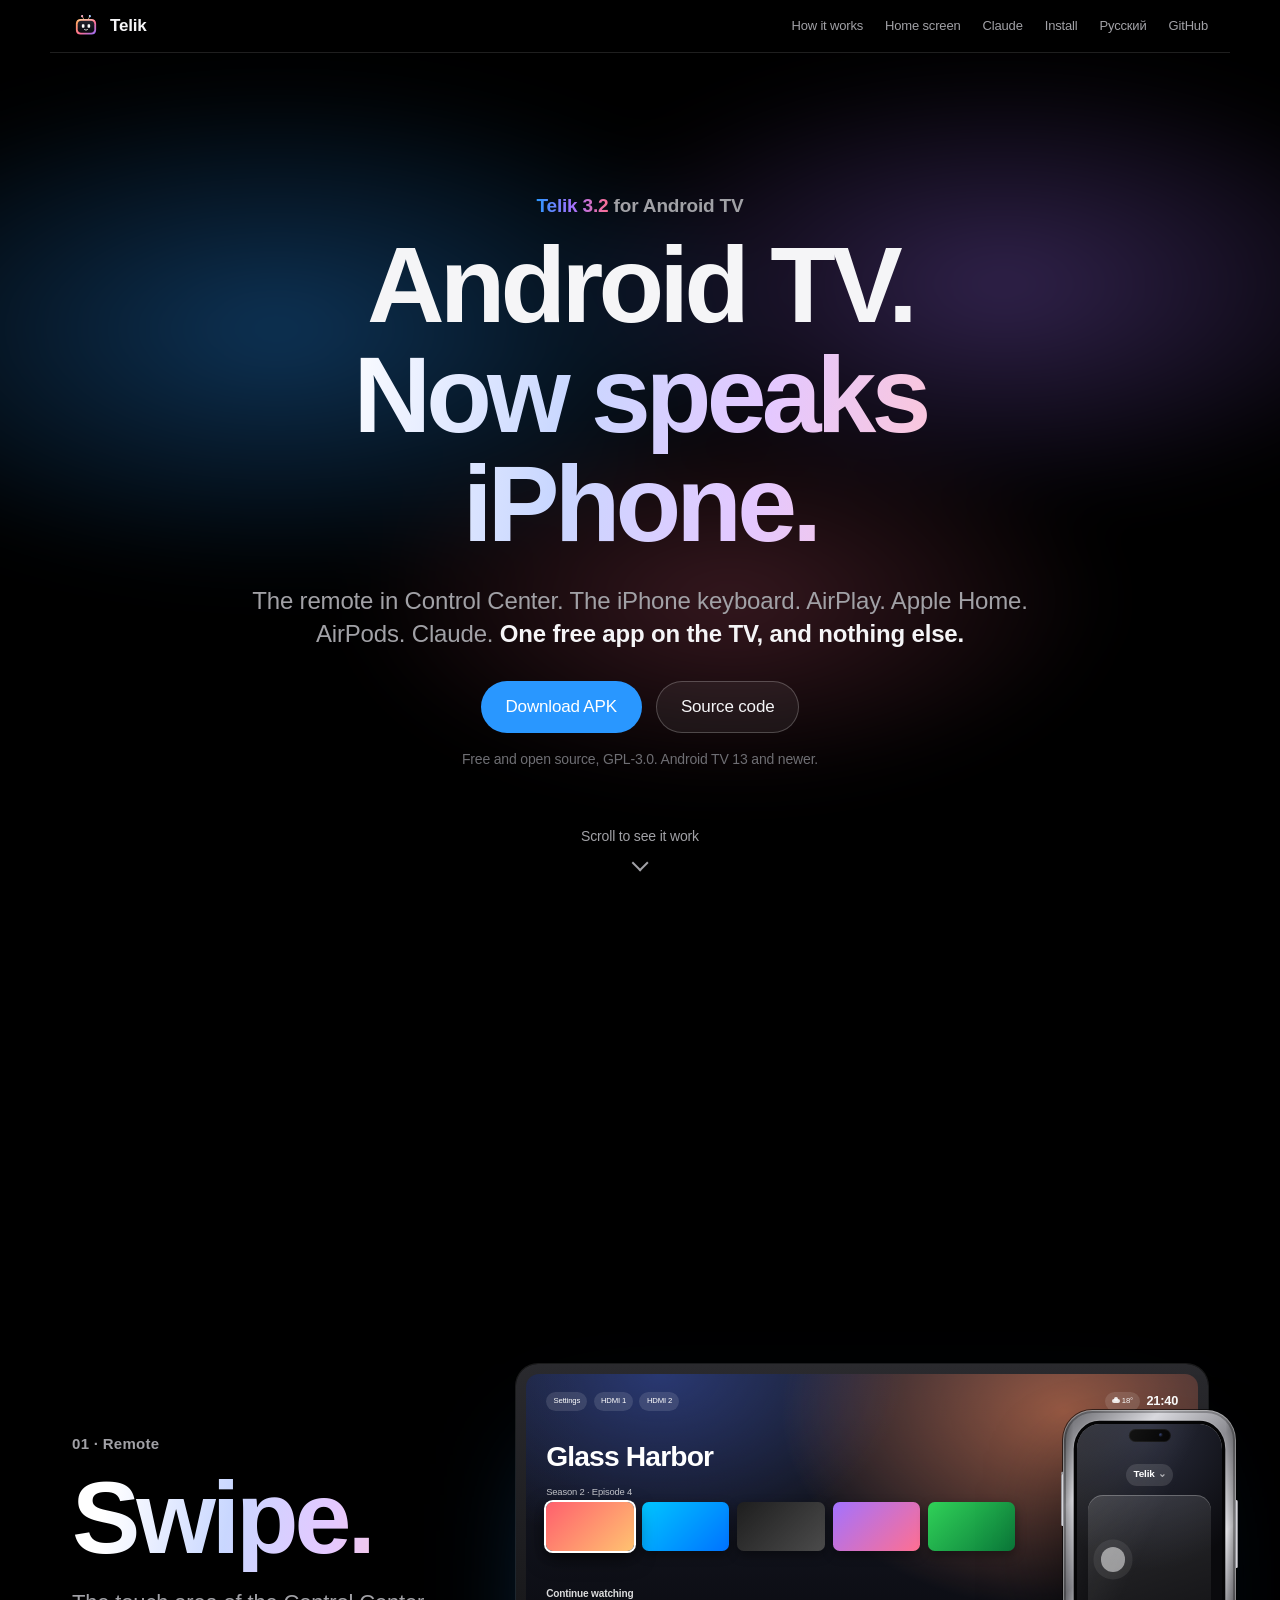
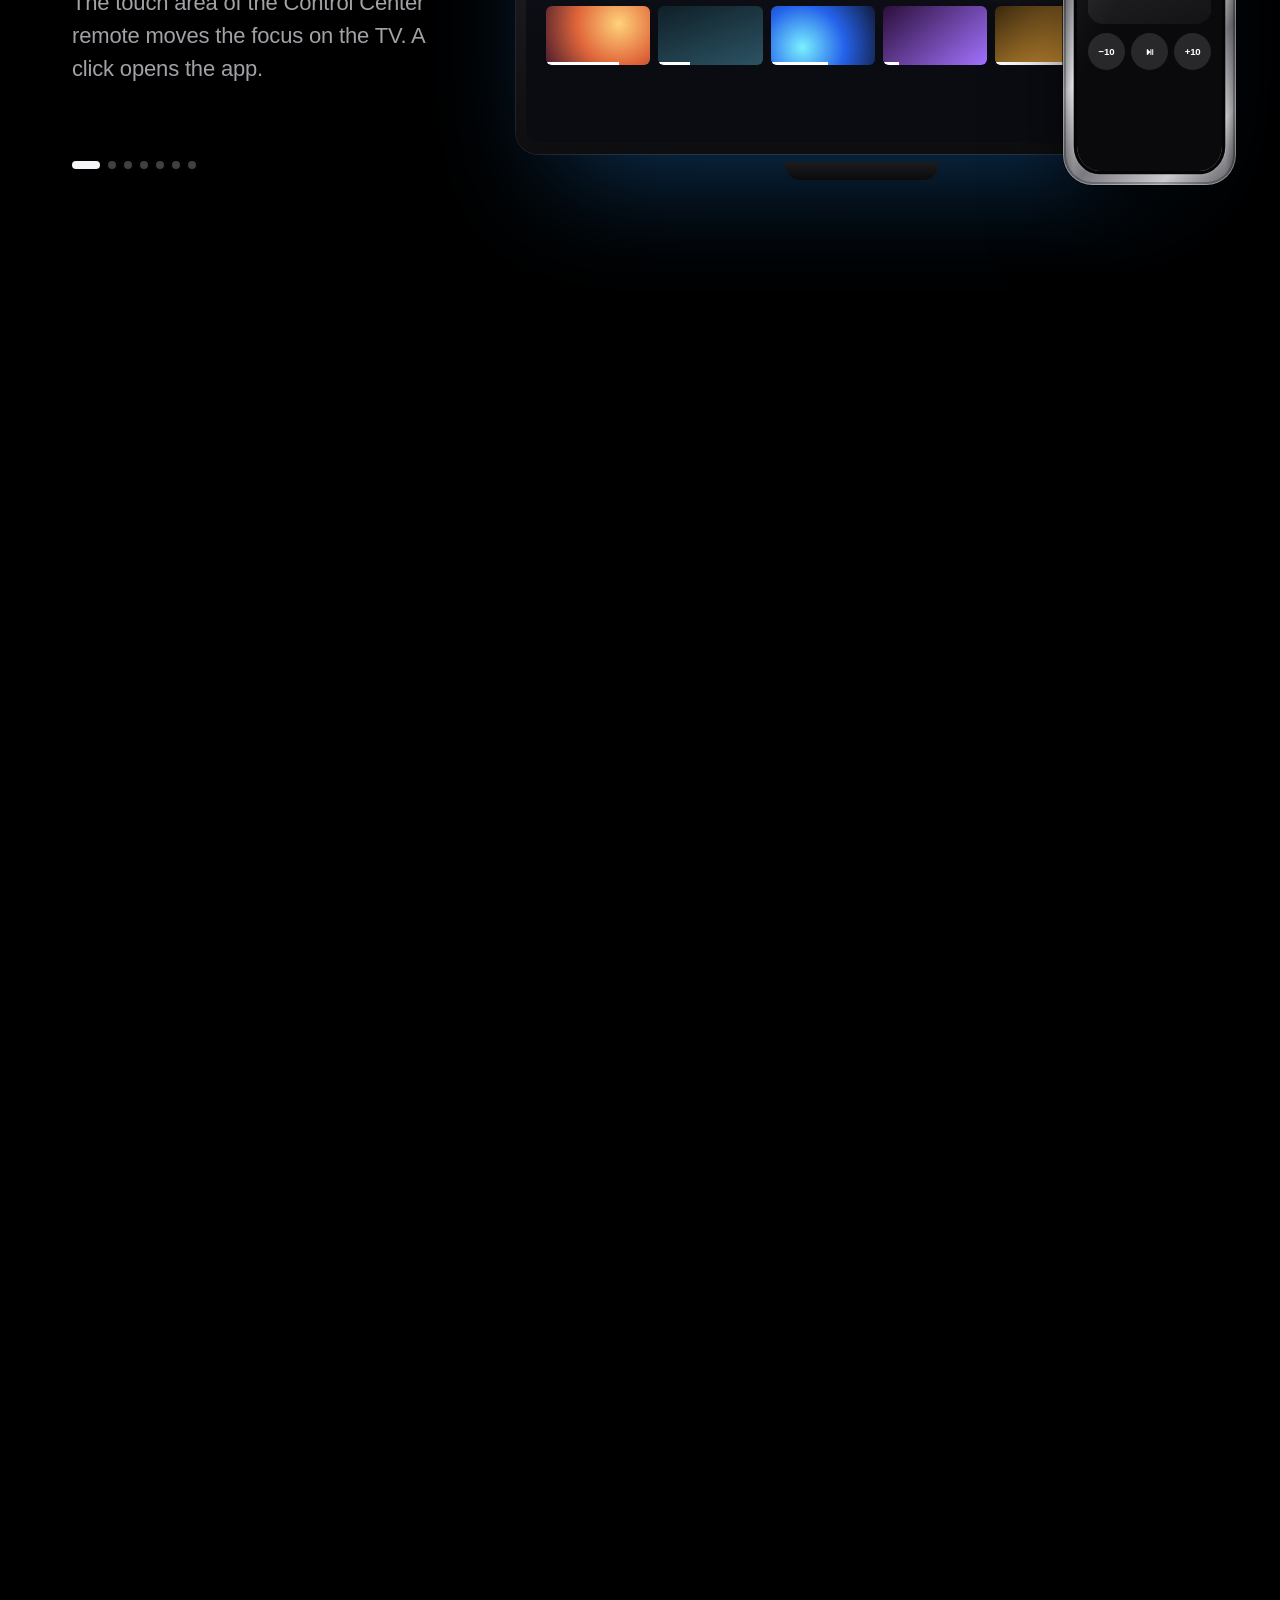
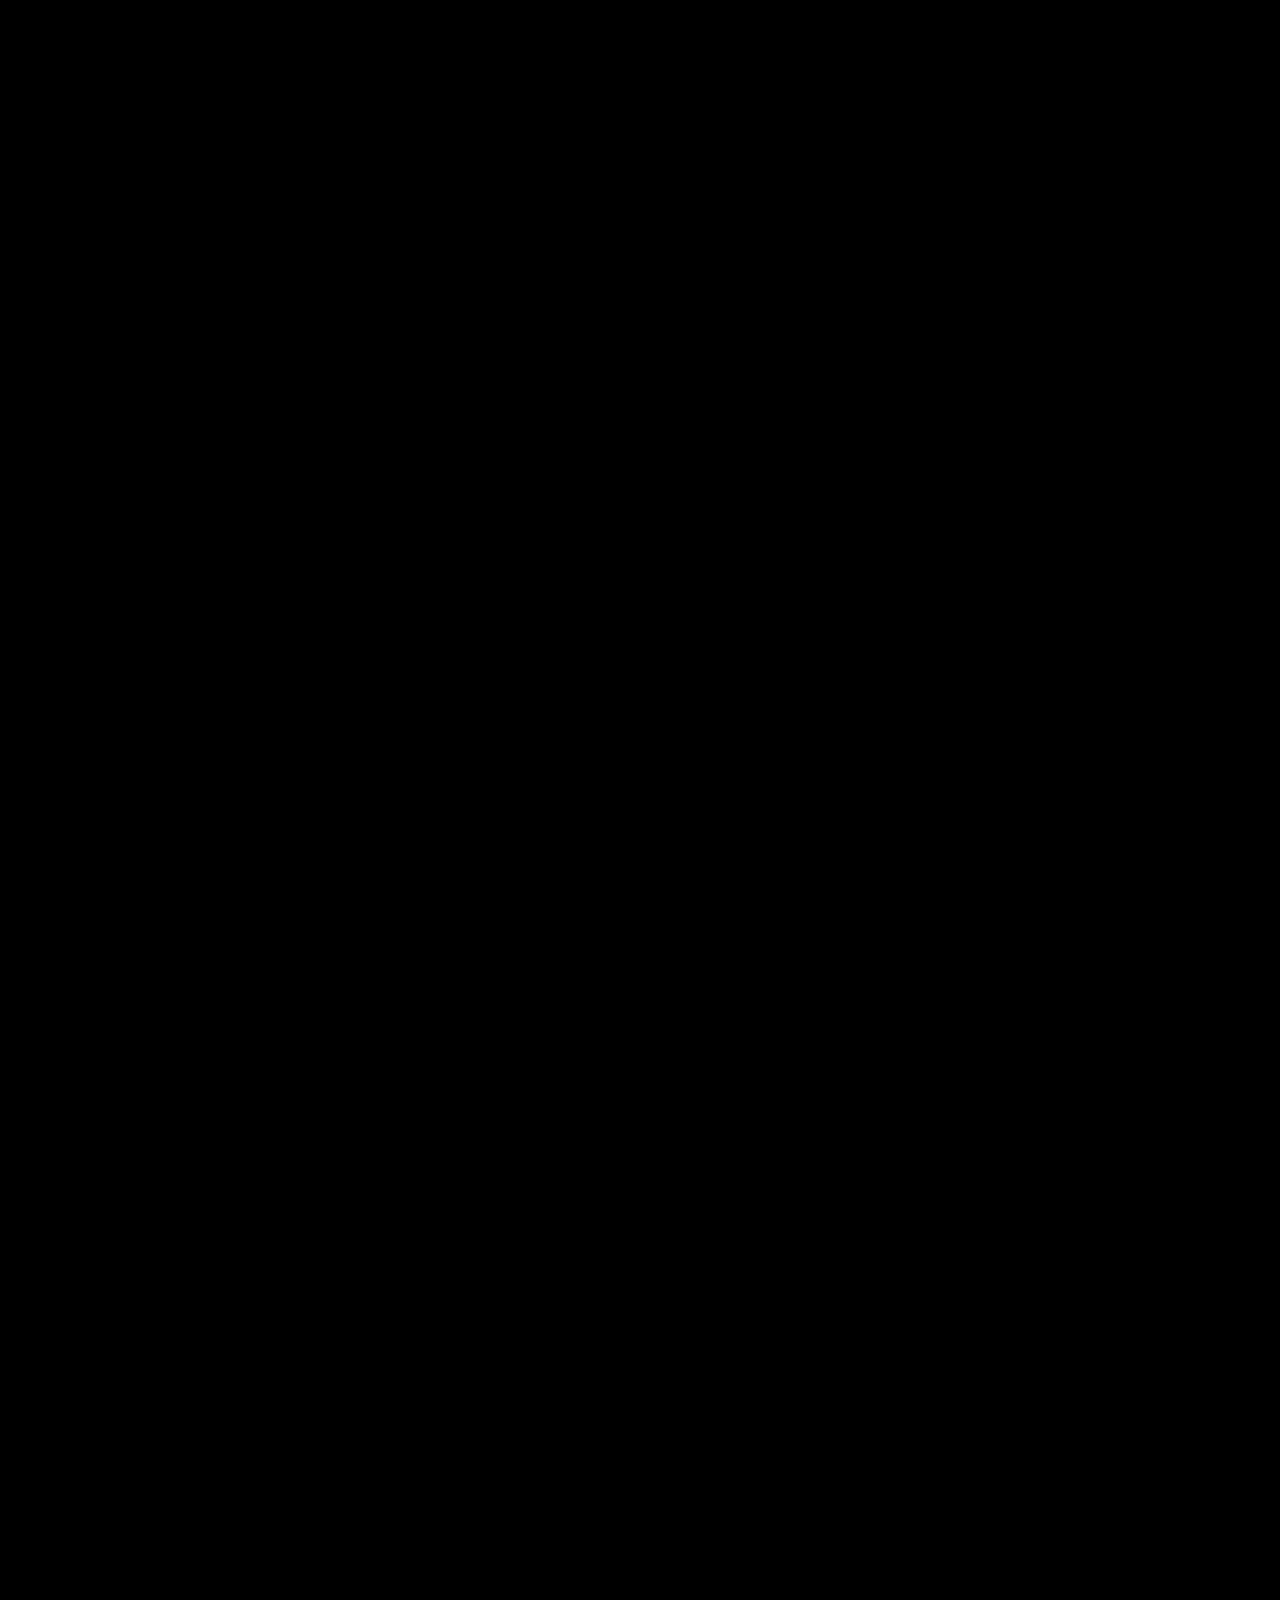
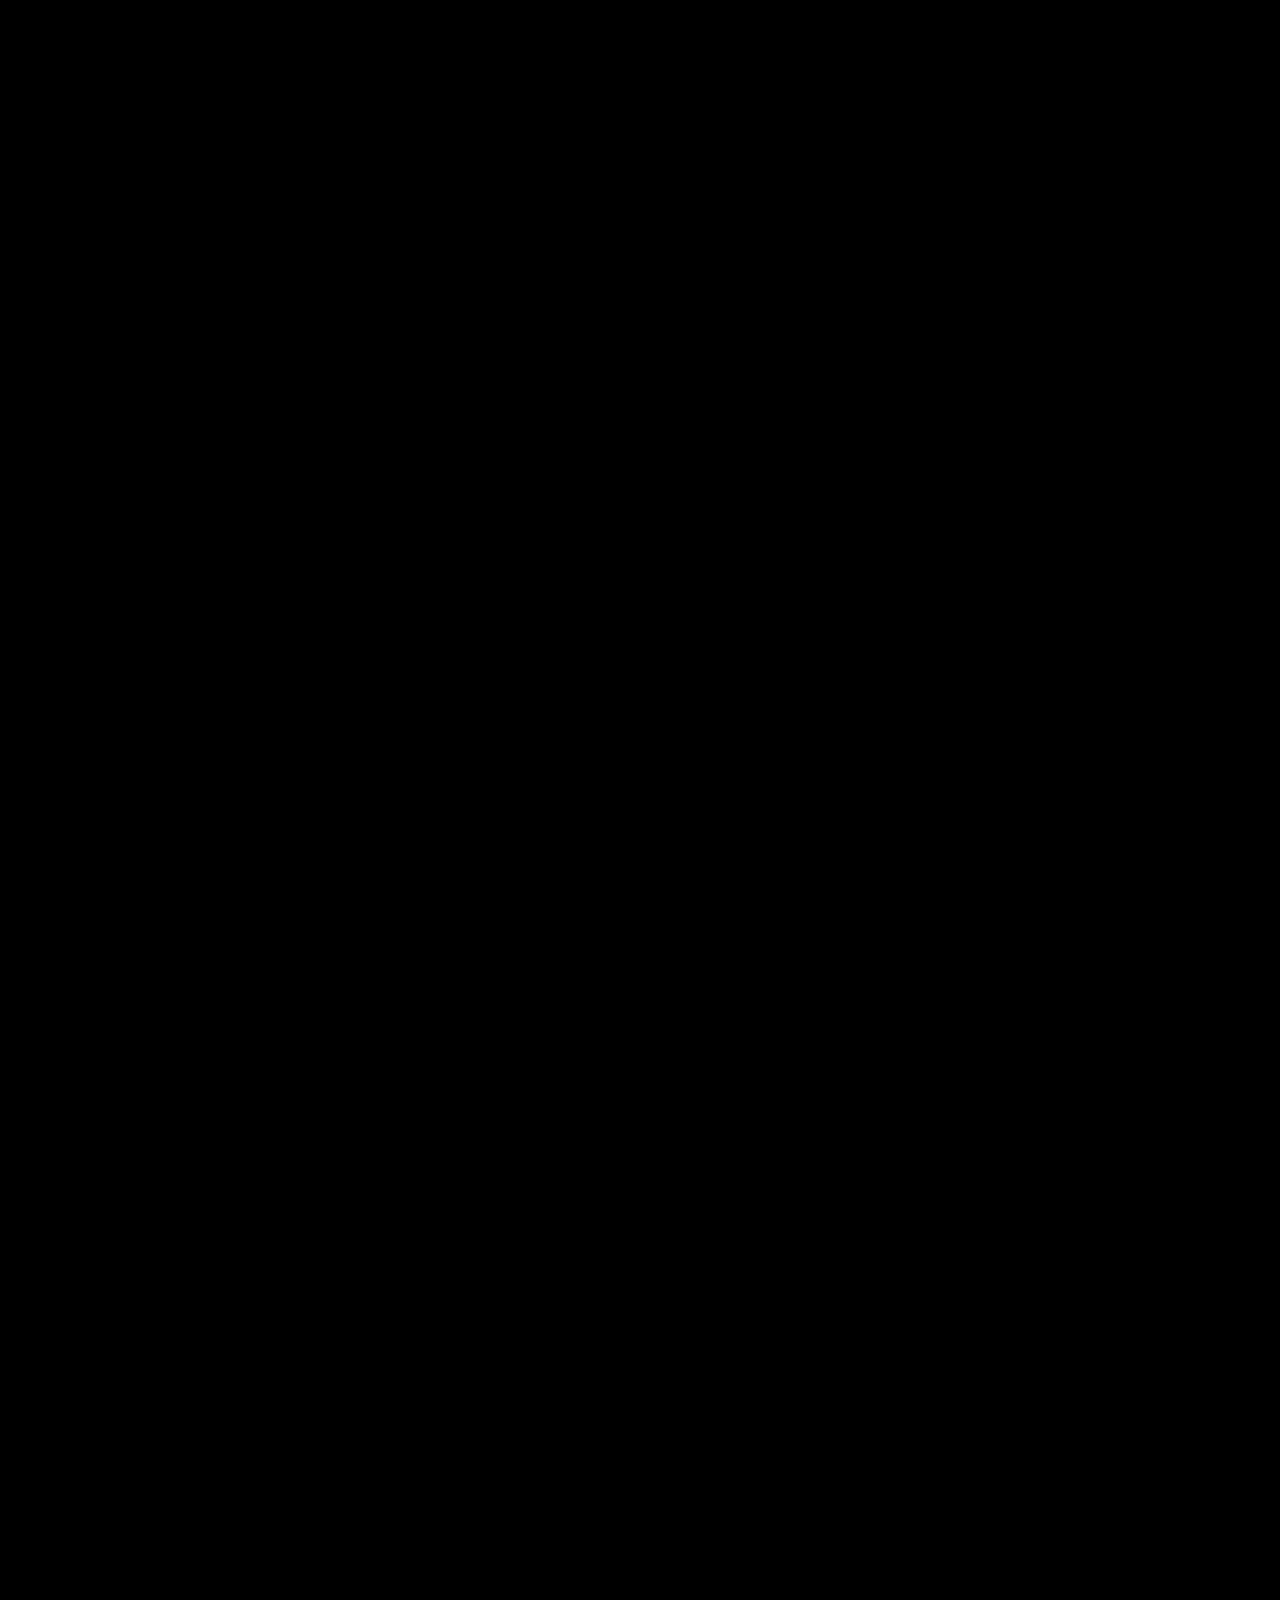
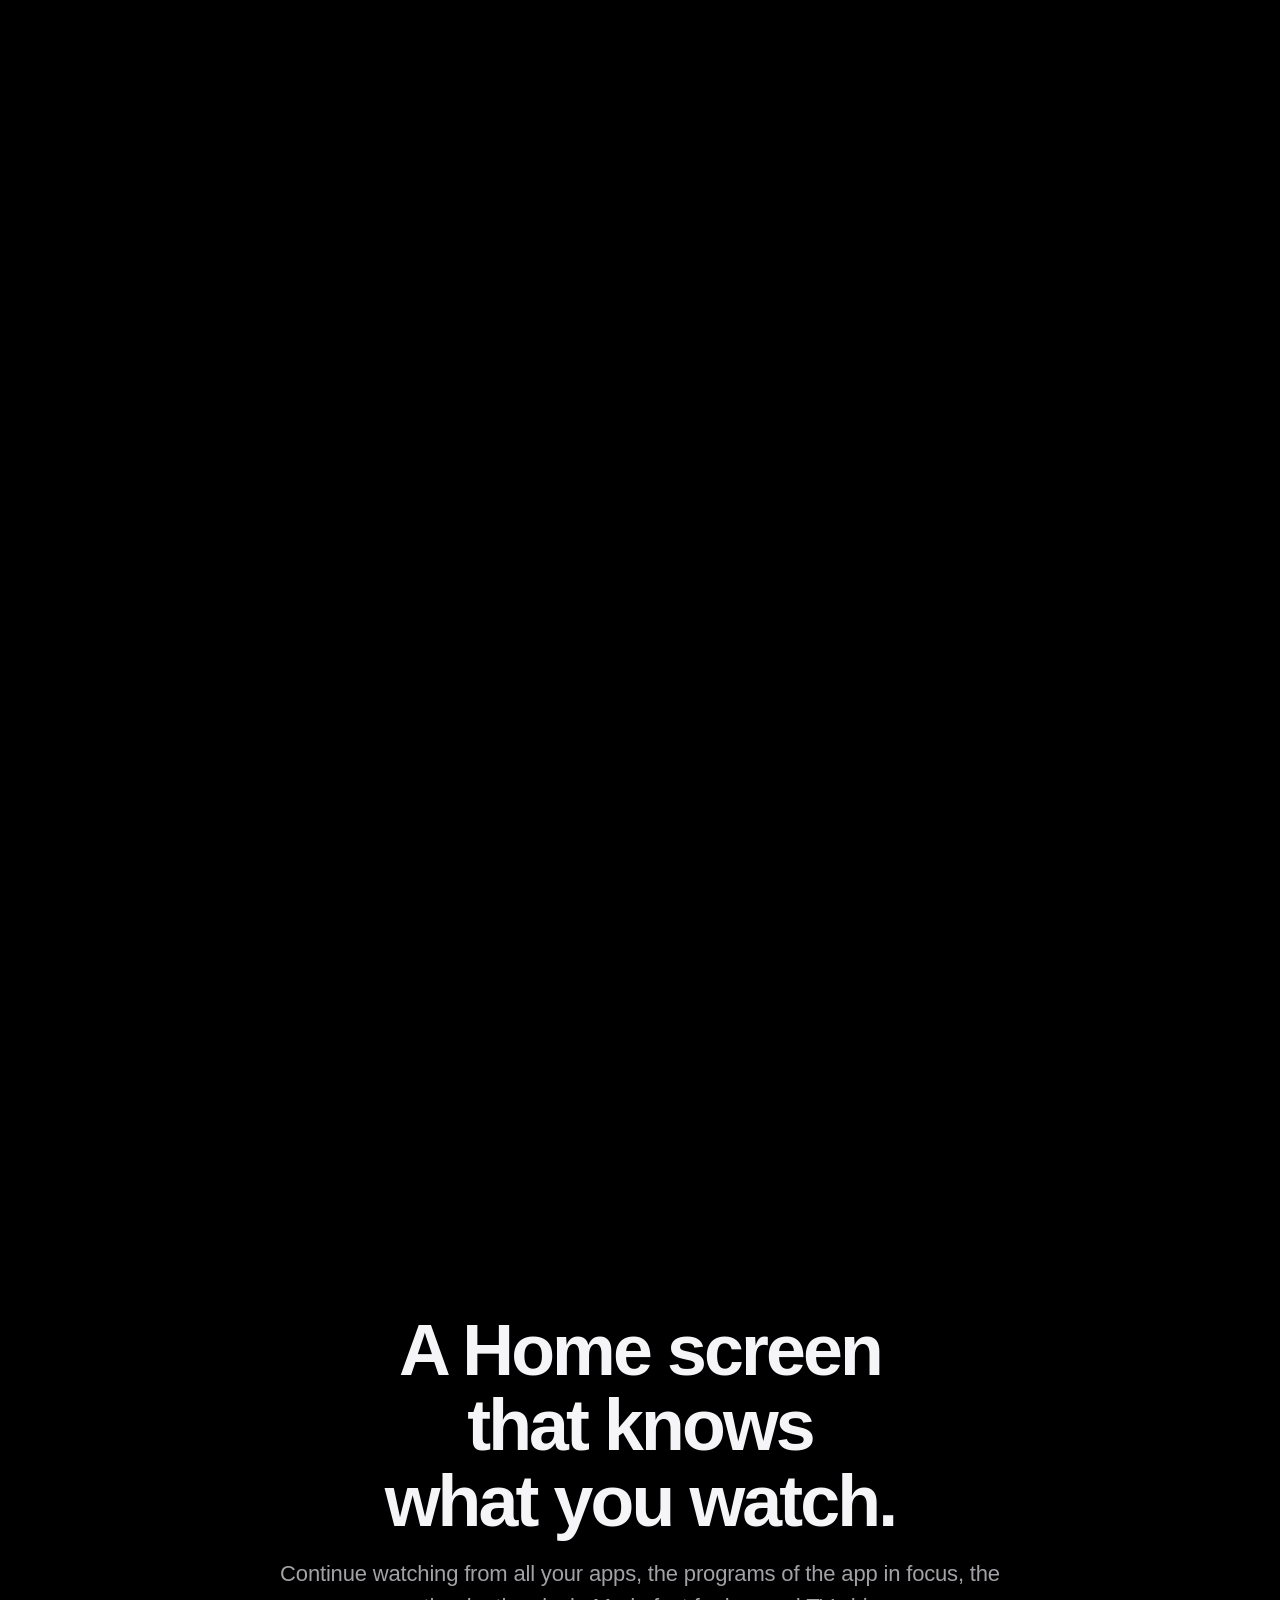
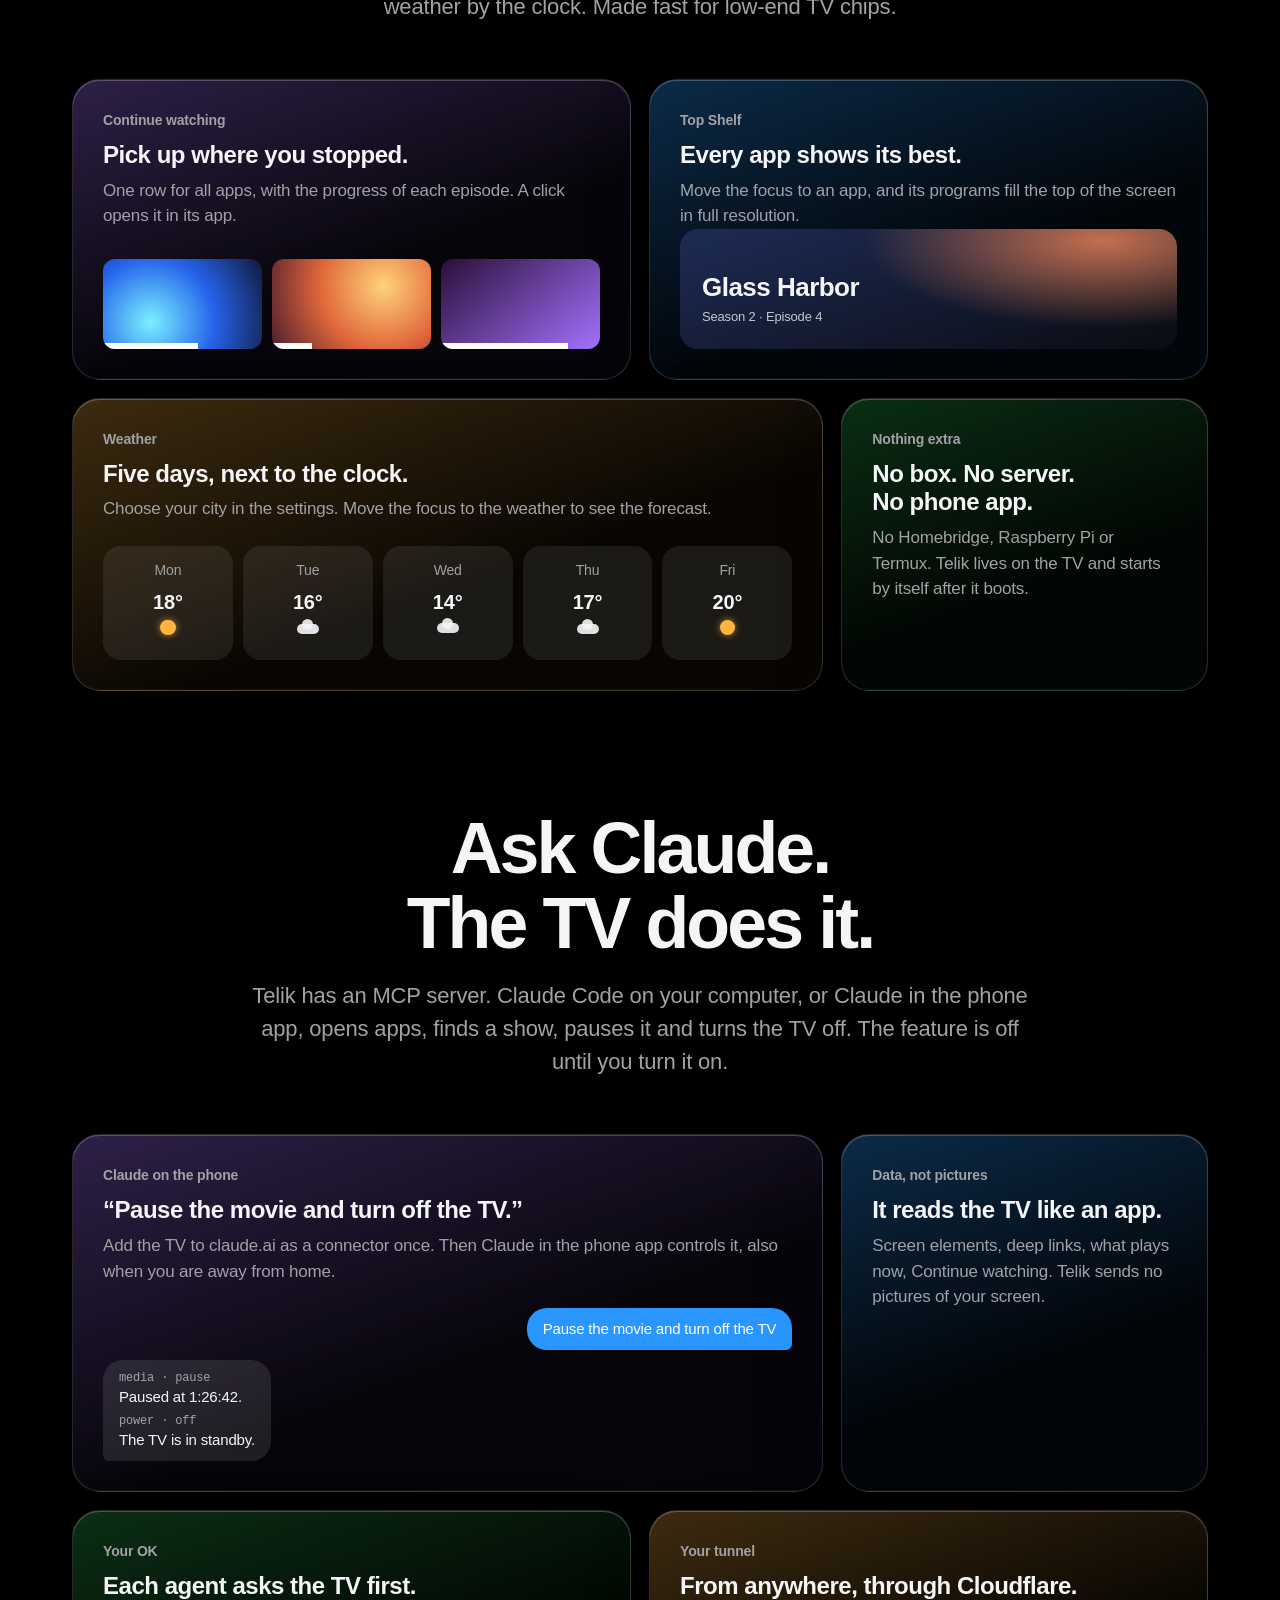
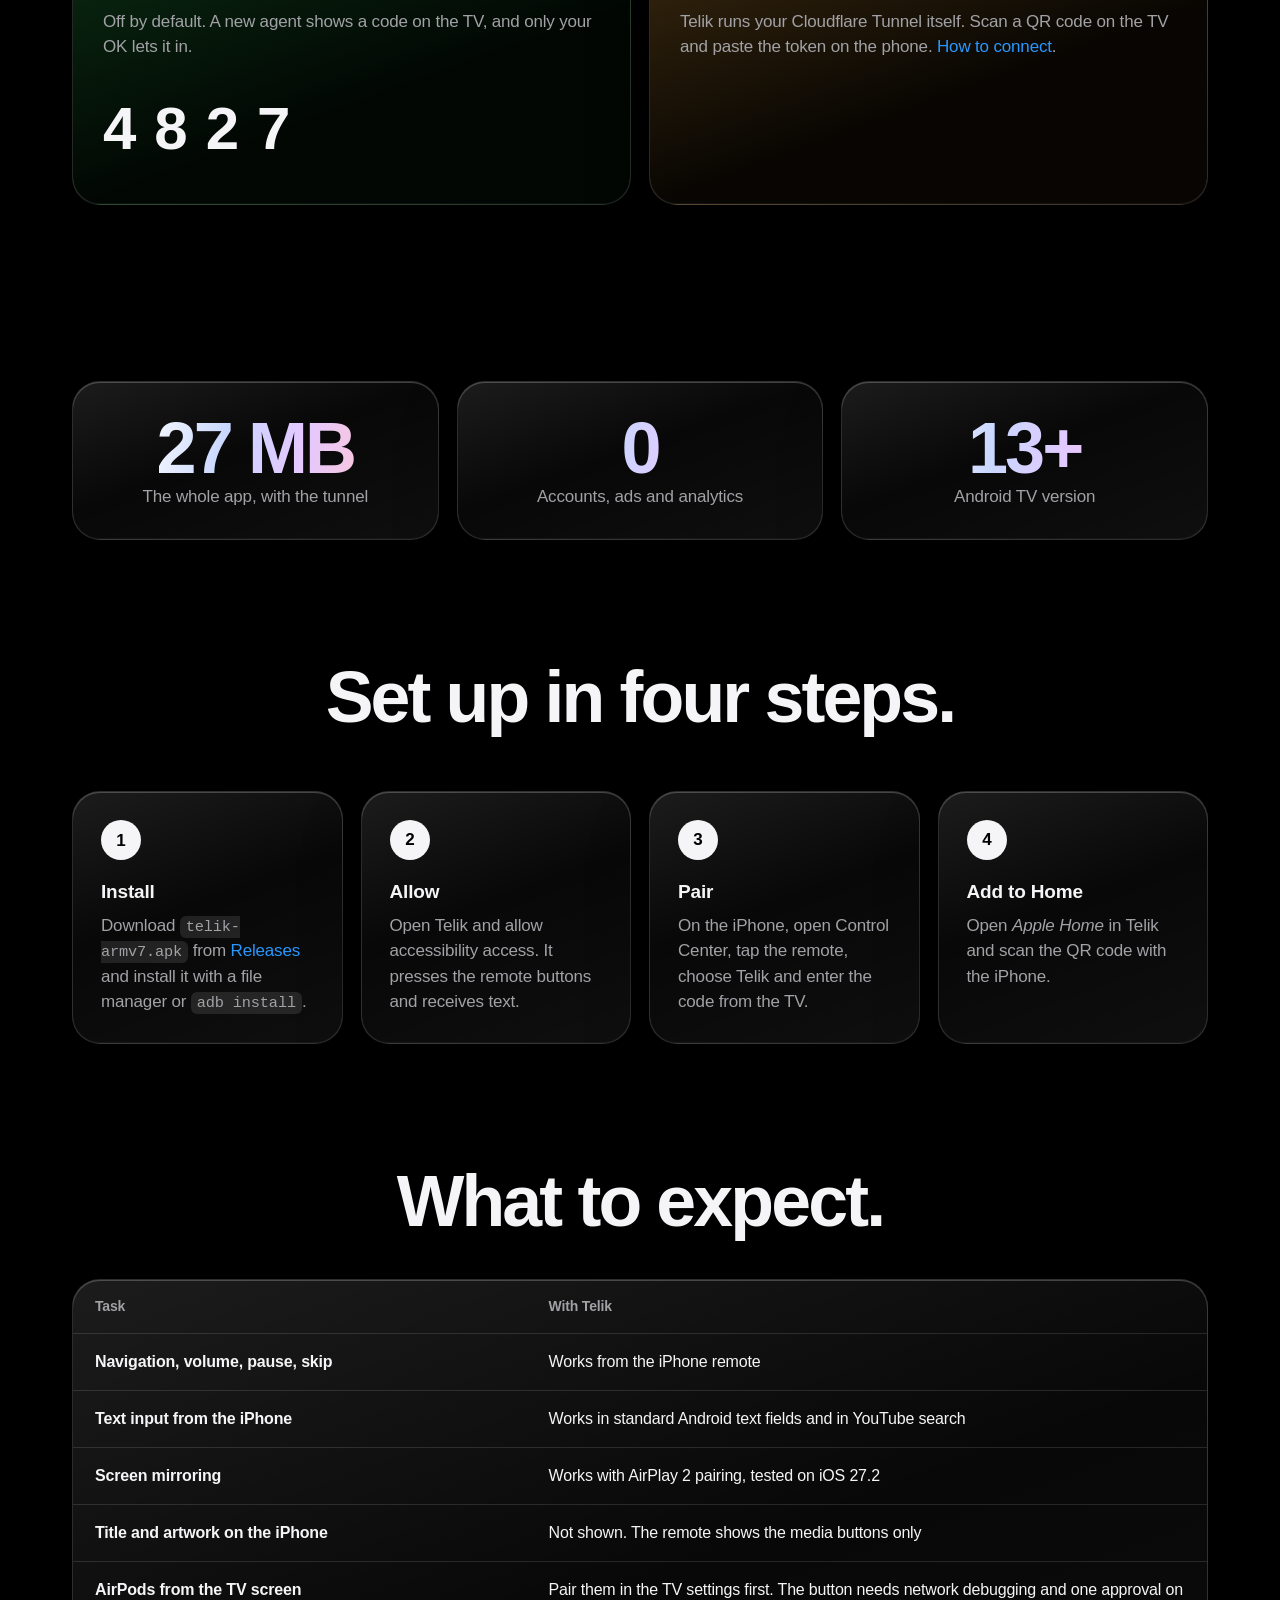
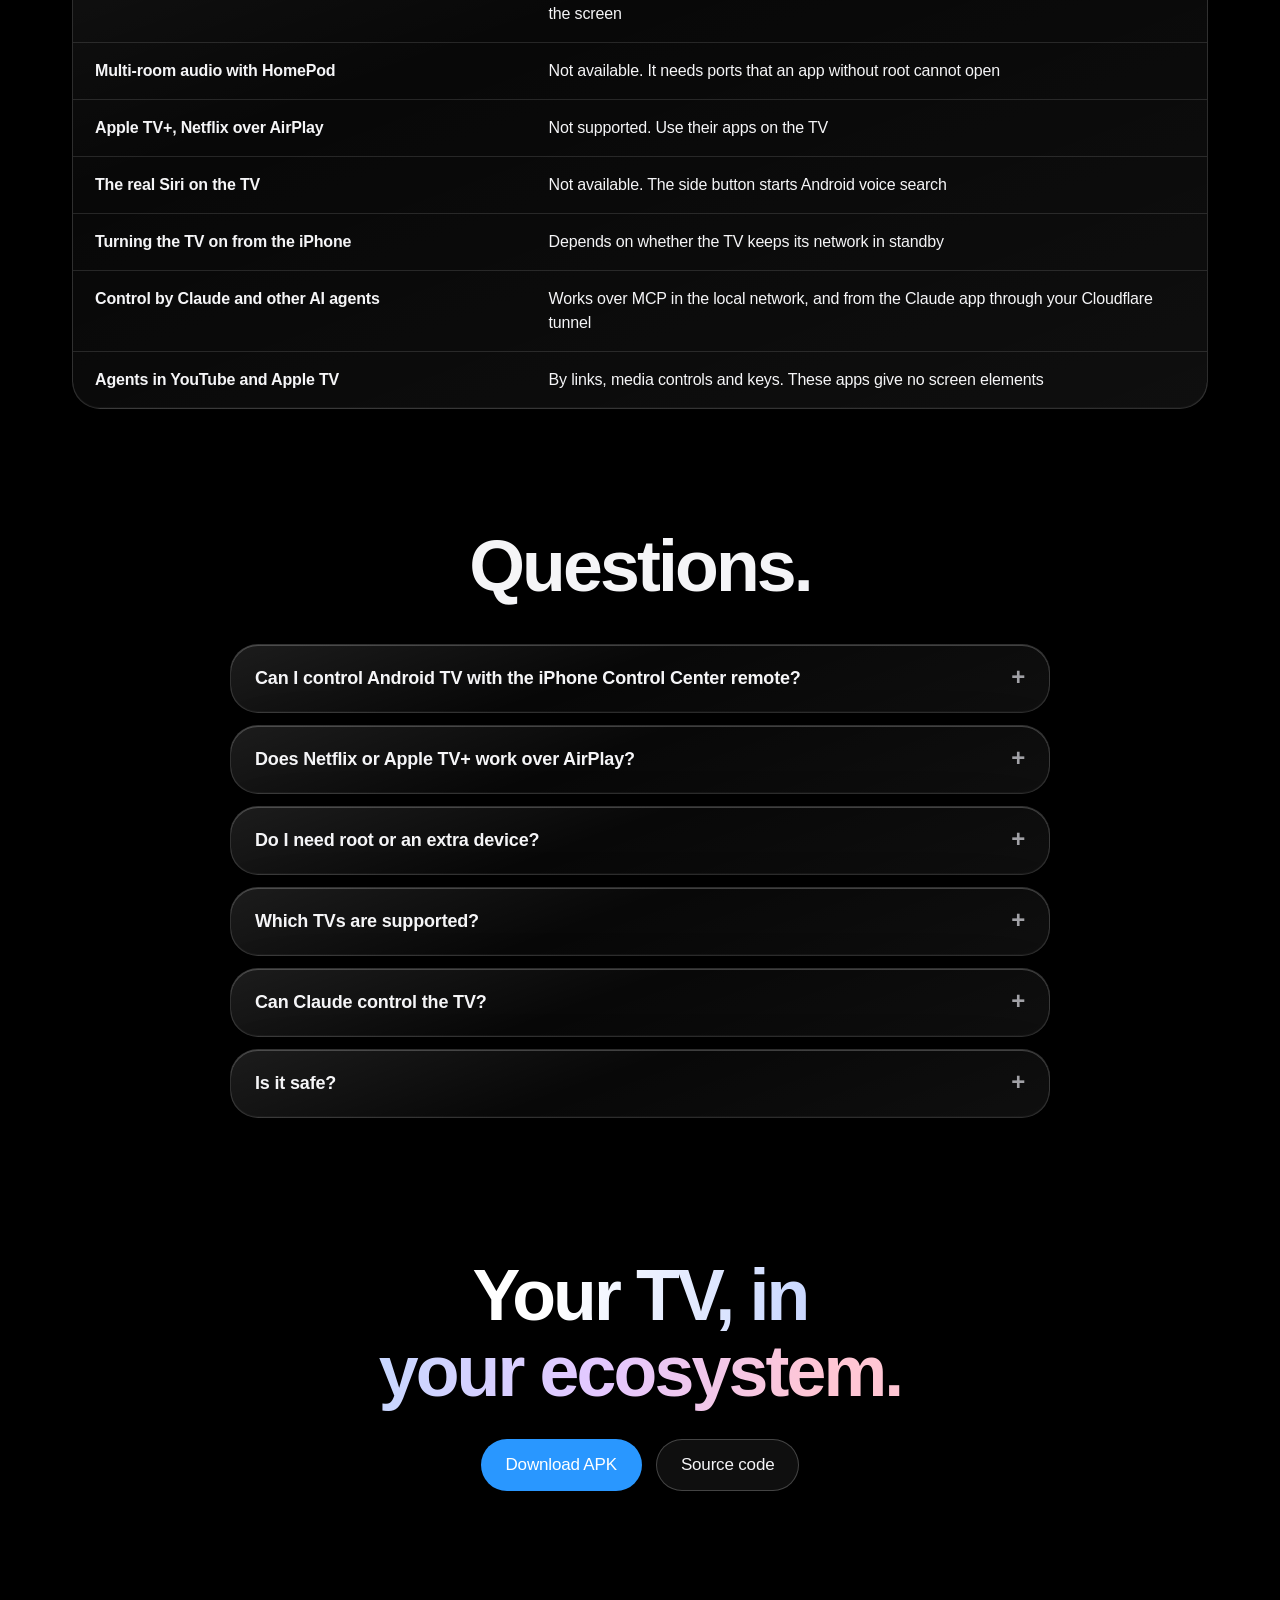
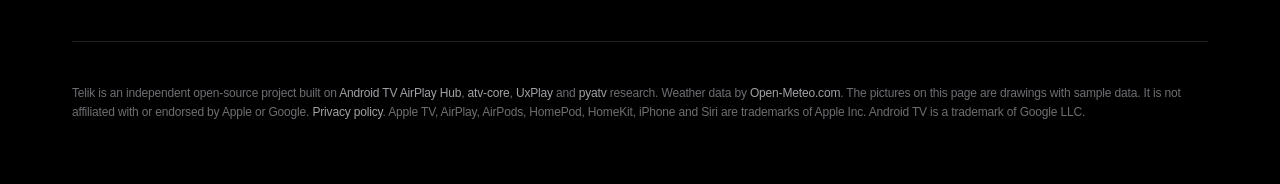
==== commit 70e209af: "feat: add the claude and mcp section for telik 3.2 The page and the privacy policy in English and Ru" ====
--- a/index.html
+++ b/index.html
@@ -4,7 +4,7 @@
 <meta charset="utf-8">
 <meta name="viewport" content="width=device-width, initial-scale=1">
 <title>Telik: control Android TV from iPhone with the built-in Apple TV Remote</title>
-<meta name="description" content="Free open-source Android TV app. Use the iPhone Control Center remote with skip, type with the iPhone keyboard, mirror over AirPlay, add the TV to Apple Home, and get a Home screen with Continue watching, weather and 4K aerial screensavers.">
+<meta name="description" content="Free open-source Android TV app. Use the iPhone Control Center remote with skip, type with the iPhone keyboard, mirror over AirPlay, add the TV to Apple Home, let Claude control the TV, and get a Home screen with Continue watching, weather and 4K aerial screensavers.">
 <link rel="canonical" href="https://telikapp.github.io/">
 <link rel="alternate" hreflang="en" href="https://telikapp.github.io/">
 <link rel="alternate" hreflang="ru" href="https://telikapp.github.io/ru/">
@@ -86,6 +86,7 @@
     <nav aria-label="Main">
       <a class="optional" href="#story">How it works</a>
       <a class="optional" href="#home">Home screen</a>
+      <a class="optional" href="#agents">Claude</a>
       <a class="optional" href="#install">Install</a>
       <a href="ru/" hreflang="ru" lang="ru">Русский</a>
       <a href="https://github.com/telikapp/telik">GitHub</a>
@@ -94,9 +95,9 @@
 
   <main>
     <div class="hero">
-      <p class="eyebrow"><b>Telik 3.1</b> for Android TV</p>
+      <p class="eyebrow"><b>Telik 3.2</b> for Android TV</p>
       <h1>Android TV. <span class="grad">Now speaks iPhone.</span></h1>
-      <p class="lead">The remote in Control Center. The iPhone keyboard. AirPlay. Apple Home. AirPods. <strong>One free app on the TV, and nothing else.</strong></p>
+      <p class="lead">The remote in Control Center. The iPhone keyboard. AirPlay. Apple Home. AirPods. Claude. <strong>One free app on the TV, and nothing else.</strong></p>
       <div class="cta">
         <a class="button primary" href="https://github.com/telikapp/telik/releases/latest">Download APK</a>
         <a class="button" href="https://github.com/telikapp/telik">Source code</a>
@@ -183,9 +184,41 @@
     </section>
 
 
+    <section id="agents" class="chapter">
+      <h2 class="reveal">Ask Claude. The TV does it.</h2>
+      <p class="sub reveal">Telik has an MCP server. Claude Code on your computer, or Claude in the phone app, opens apps, finds a show, pauses it and turns the TV off. The feature is off until you turn it on.</p>
+      <div class="bento">
+        <article class="glass tile s4 t-violet reveal">
+          <span class="k">Claude on the phone</span>
+          <h3>“Pause the movie and turn off the TV.”</h3>
+          <p>Add the TV to claude.ai as a connector once. Then Claude in the phone app controls it, also when you are away from home.</p>
+          <div class="chat" aria-hidden="true">
+            <div class="msg me">Pause the movie and turn off the TV</div>
+            <div class="msg ai"><i>media · pause</i>Paused at 1:26:42.<i>power · off</i>The TV is in standby.</div>
+          </div>
+        </article>
+        <article class="glass tile s2 t-blue reveal">
+          <span class="k">Data, not pictures</span>
+          <h3>It reads the TV like an app.</h3>
+          <p>Screen elements, deep links, what plays now, Continue watching. Telik sends no pictures of your screen.</p>
+        </article>
+        <article class="glass tile s3 t-green reveal">
+          <span class="k">Your OK</span>
+          <h3>Each agent asks the TV first.</h3>
+          <p>Off by default. A new agent shows a code on the TV, and only your OK lets it in.</p>
+          <div class="pin" aria-hidden="true">4827</div>
+        </article>
+        <article class="glass tile s3 t-amber reveal">
+          <span class="k">Your tunnel</span>
+          <h3>From anywhere, through Cloudflare.</h3>
+          <p>Telik runs your Cloudflare Tunnel itself. Scan a QR code on the TV and paste the token on the phone. <a href="https://github.com/telikapp/telik/blob/main/docs/MCP.md">How to connect</a>.</p>
+        </article>
+      </div>
+    </section>
+
     <section class="chapter">
       <div class="stats">
-        <div class="glass stat reveal"><b class="grad">11 MB</b><span>The whole app</span></div>
+        <div class="glass stat reveal"><b class="grad">27 MB</b><span>The whole app, with the tunnel</span></div>
         <div class="glass stat reveal"><b class="grad">0</b><span>Accounts, ads and analytics</span></div>
         <div class="glass stat reveal"><b class="grad">13+</b><span>Android TV version</span></div>
       </div>
@@ -216,6 +249,8 @@
             <tr><td>Apple TV+, Netflix over AirPlay</td><td>Not supported. Use their apps on the TV</td></tr>
             <tr><td>The real Siri on the TV</td><td>Not available. The side button starts Android voice search</td></tr>
             <tr><td>Turning the TV on from the iPhone</td><td>Depends on whether the TV keeps its network in standby</td></tr>
+            <tr><td>Control by Claude and other AI agents</td><td>Works over MCP in the local network, and from the Claude app through your Cloudflare tunnel</td></tr>
+            <tr><td>Agents in YouTube and Apple TV</td><td>By links, media controls and keys. These apps give no screen elements</td></tr>
           </tbody>
         </table>
       </div>
@@ -228,6 +263,7 @@
         <details class="glass"><summary>Does Netflix or Apple TV+ work over AirPlay?</summary><p>No. Telik does not decrypt protected video. Open those services in their own apps on the TV and control them from the iPhone remote.</p></details>
         <details class="glass"><summary>Do I need root or an extra device?</summary><p>No. The app runs on the TV without root, a server, Homebridge or an iPhone app.</p></details>
         <details class="glass"><summary>Which TVs are supported?</summary><p>Tested on a 32-bit 4K TV with Android 14 and an iPhone on iOS 27. Other Android TV 13+ models should work, and reports are welcome in the issue tracker.</p></details>
+        <details class="glass"><summary>Can Claude control the TV?</summary><p>Yes, from version 3.2. Turn on <em>Control by AI agents</em> in the Telik settings. Claude Code connects in the local network with a token. For Claude on the phone, Telik runs your Cloudflare tunnel, and the TV asks for your OK. See <a href="https://github.com/telikapp/telik/blob/main/docs/MCP.md">the guide</a>.</p></details>
         <details class="glass"><summary>Is it safe?</summary><p>The source is public. Accessibility access lets the app operate the TV, so install only builds you trust. Telik has no analytics and needs no account. See the <a href="privacy.html">privacy policy</a>.</p></details>
       </div>
     </section>
--- a/style.css
+++ b/style.css
@@ -234,6 +234,14 @@
 .stage .tv { max-width: 1080px; margin: 0 auto; }
 
 /* Weather */
+/* Spec 012: a chat with Claude and the code of the TV confirmation. */
+.chat { display: flex; flex-direction: column; gap: 10px; margin-top: auto; padding-top: 24px; font-size: 15px; }
+.chat .msg { max-width: 86%; padding: 11px 16px; border-radius: 20px; line-height: 1.35; }
+.chat .me { align-self: flex-end; background: var(--blue); color: #fff; border-bottom-right-radius: 6px; }
+.chat .ai { align-self: flex-start; background: rgb(255 255 255 / 10%); border-bottom-left-radius: 6px; }
+.chat .ai i { display: block; font: 12px ui-monospace, "SF Mono", Menlo, monospace; color: var(--muted); margin: 6px 0 2px; }
+.chat .ai i:first-child { margin-top: 0; }
+.pin { margin-top: auto; padding-top: 24px; font-size: clamp(44px, 5vw, 60px); font-weight: 700; letter-spacing: 0.3em; }
 .forecast { display: grid; grid-template-columns: repeat(5, 1fr); gap: 10px; margin-top: auto; padding-top: 24px; text-align: center; }
 .forecast div { padding: 14px 6px; border-radius: 18px; background: rgb(255 255 255 / 8%); font-size: 14px; color: var(--muted); }
 .forecast b { display: block; color: var(--ink); font-size: 20px; margin: 6px 0 2px; }
